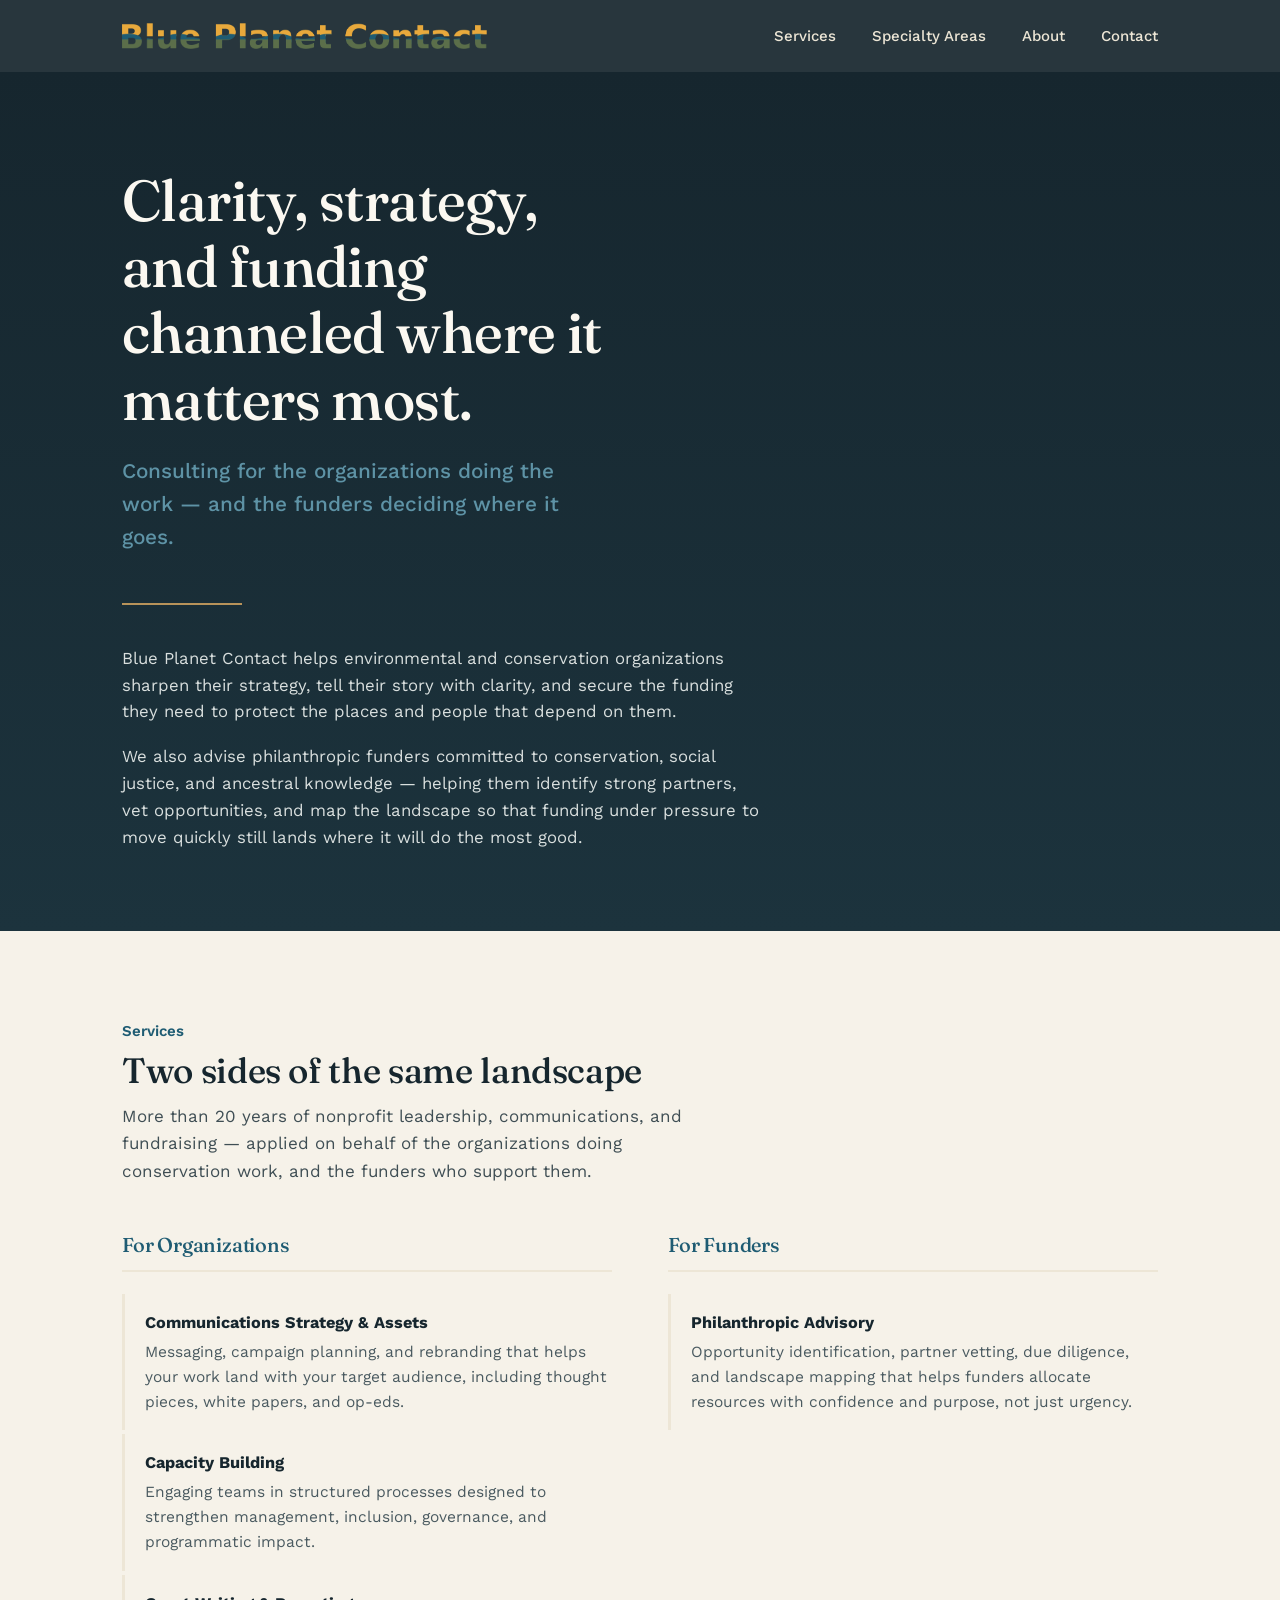
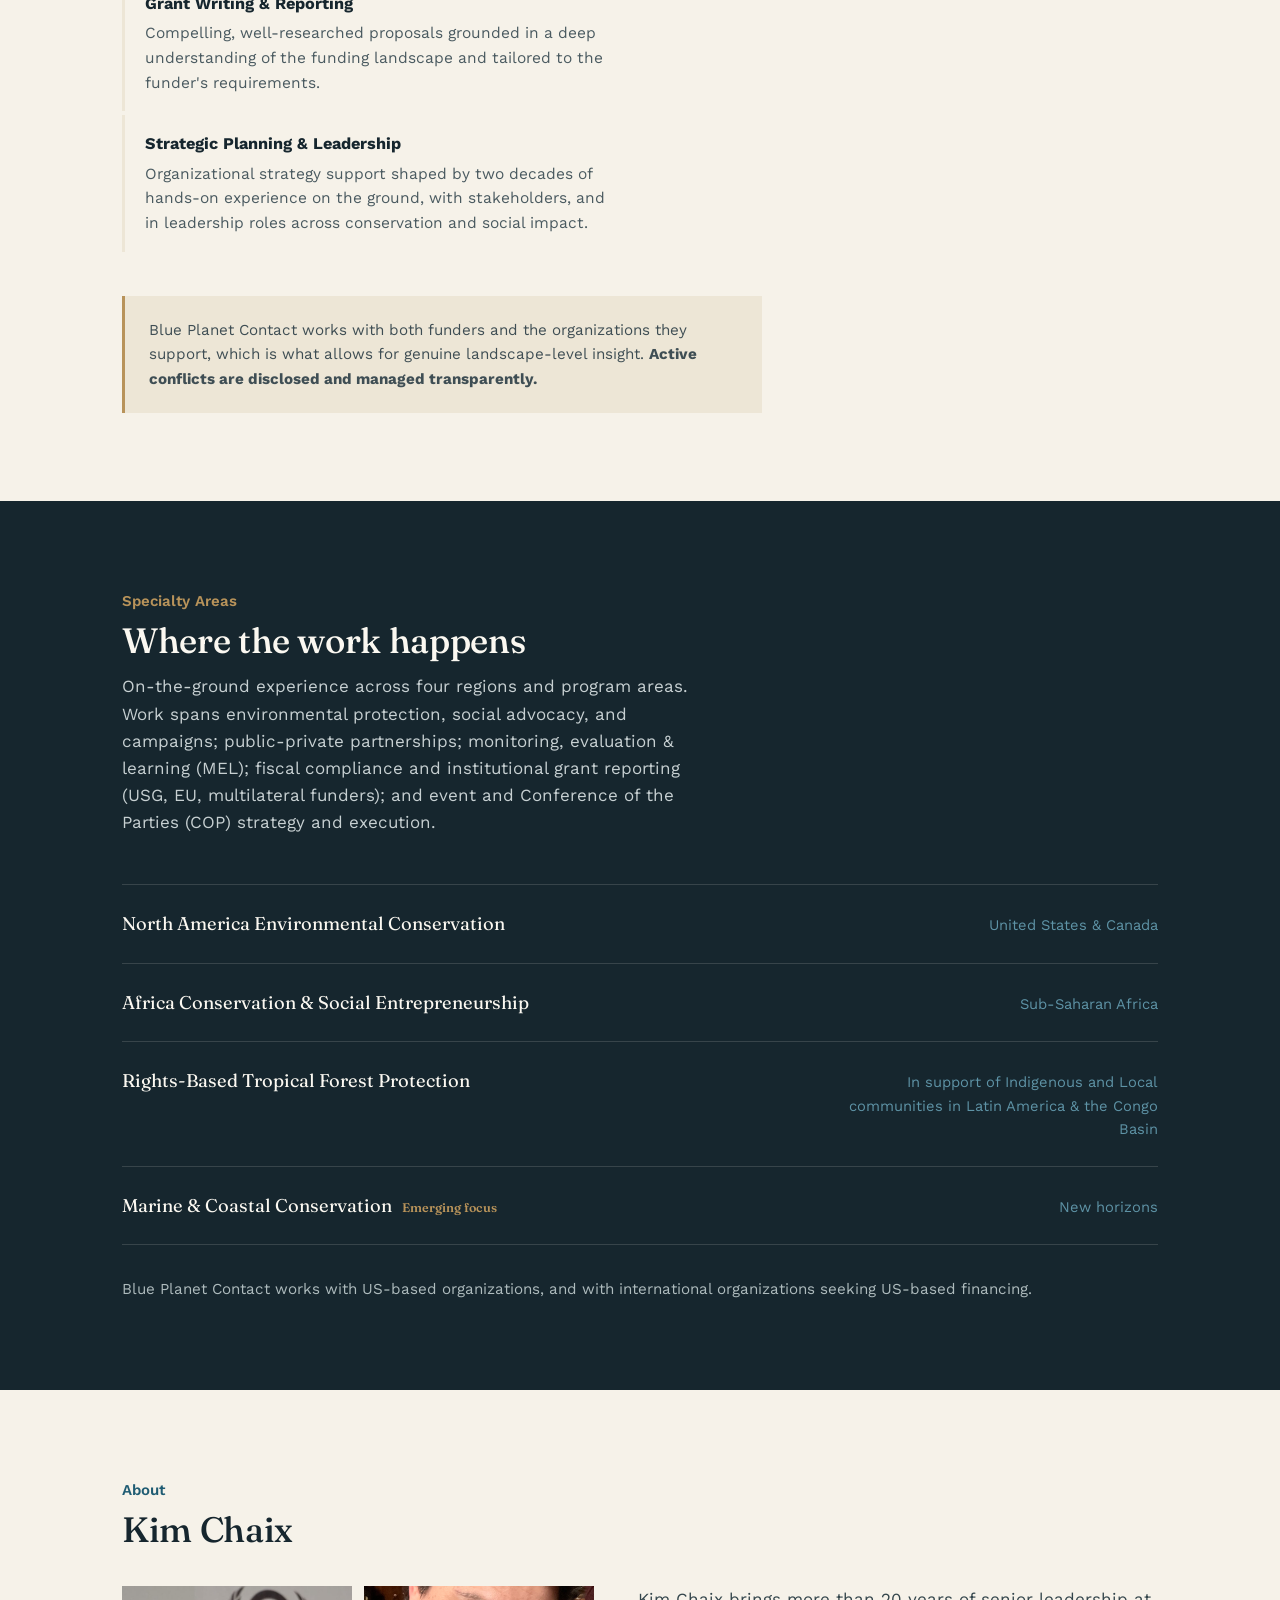
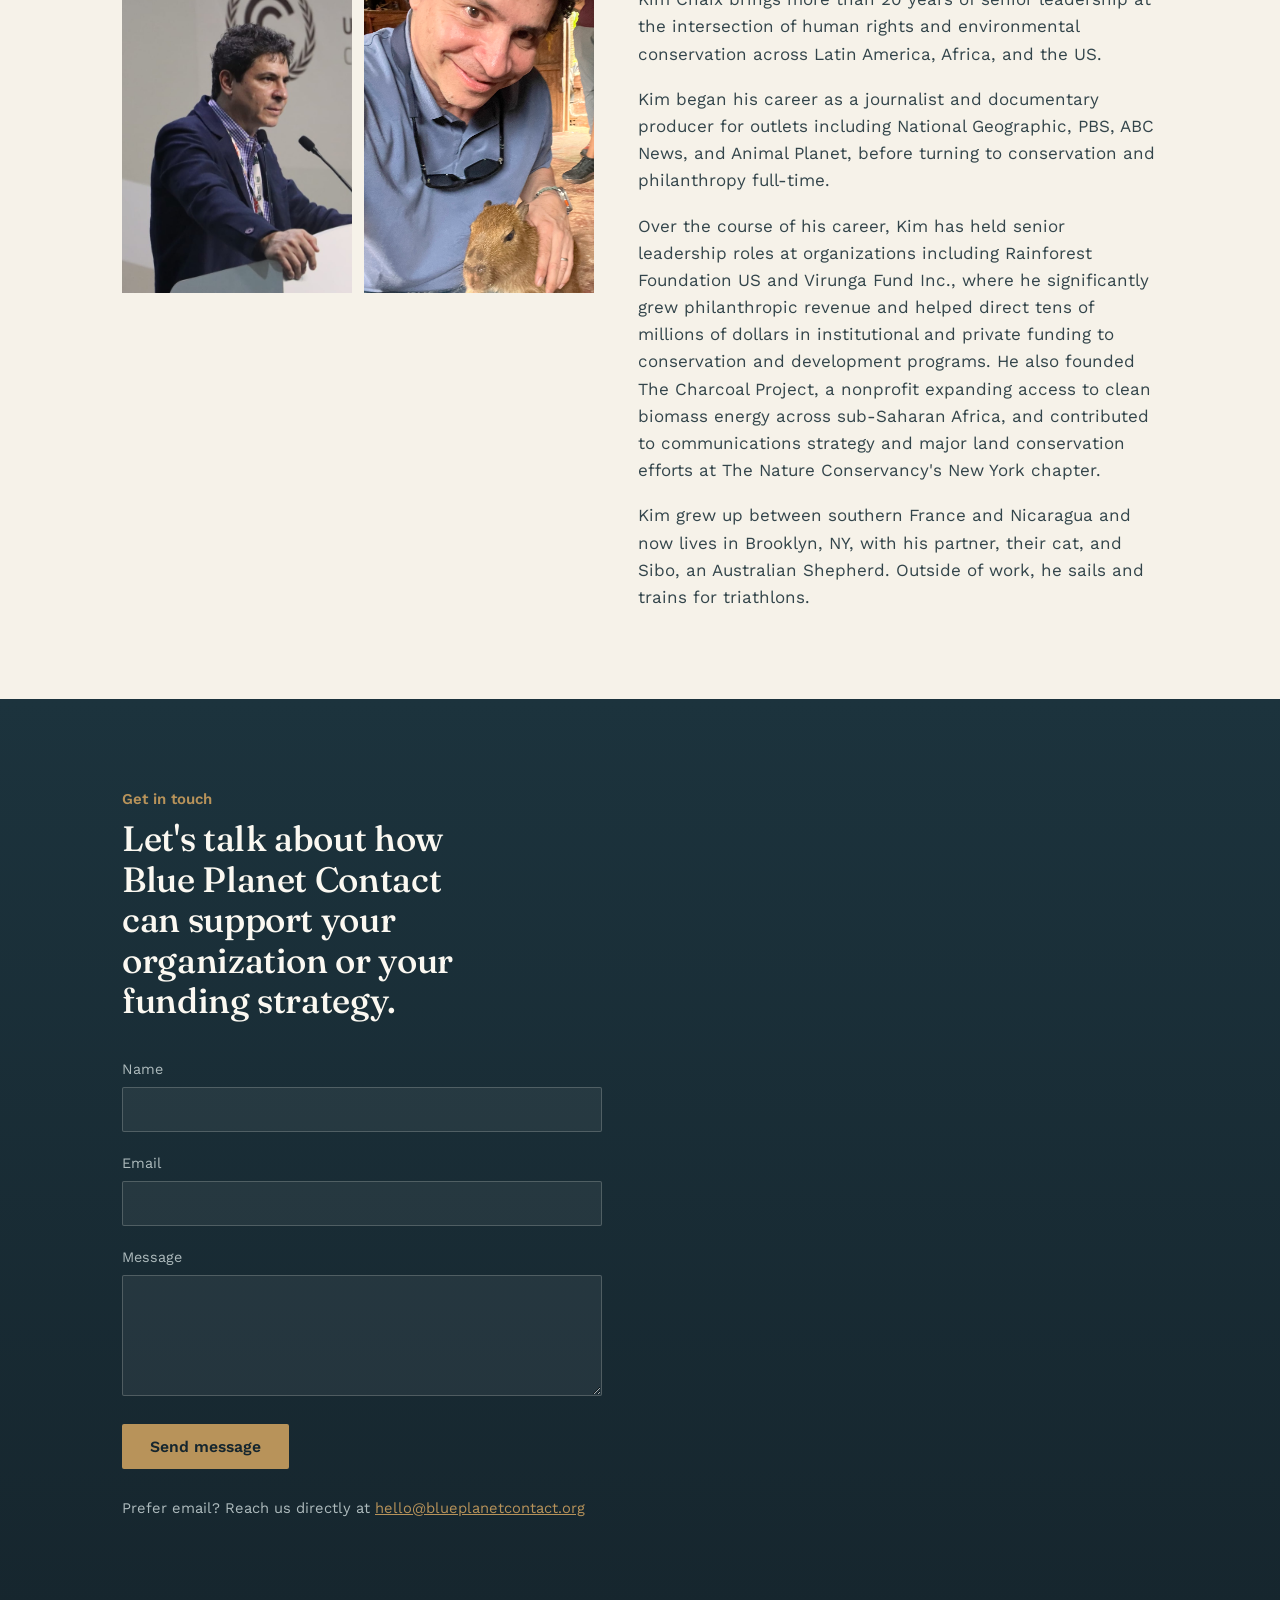
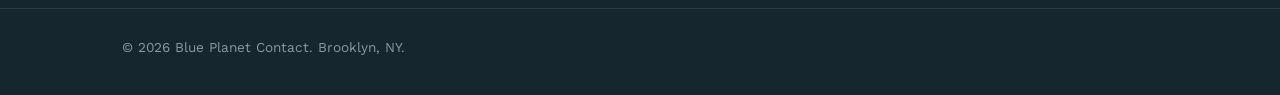
==== index.html @ 349da1cd "Add files via upload" ====
<!DOCTYPE html>
<html lang="en">
<head>
<meta charset="UTF-8">
<meta name="viewport" content="width=device-width, initial-scale=1.0">
<title>Blue Planet Contact — Conservation Strategy &amp; Philanthropic Advisory</title>
<meta name="description" content="Blue Planet Contact provides communications strategy, grant writing, and philanthropic advisory for conservation organizations and funders across North America, Africa, and Latin America.">
<link rel="icon" href="favicon.ico" sizes="any">
<link rel="icon" type="image/png" sizes="256x256" href="favicon-256.png">
<link rel="apple-touch-icon" href="apple-touch-icon.png">
<meta property="og:type" content="website">
<meta property="og:title" content="Blue Planet Contact">
<meta property="og:description" content="Clarity, strategy, and funding channeled where it matters most — consulting for conservation organizations and the funders who support them.">
<meta property="og:image" content="https://blueplanetcontact.org/og-image.png">
<meta property="og:url" content="https://blueplanetcontact.org/">
<meta name="twitter:card" content="summary_large_image">
<meta name="twitter:title" content="Blue Planet Contact">
<meta name="twitter:description" content="Clarity, strategy, and funding channeled where it matters most.">
<meta name="twitter:image" content="https://blueplanetcontact.org/og-image.png">
<link rel="preconnect" href="https://fonts.googleapis.com">
<link rel="preconnect" href="https://fonts.gstatic.com" crossorigin>
<link href="https://fonts.googleapis.com/css2?family=Fraunces:opsz,wght@9..144,400;9..144,500;9..144,600&family=Work+Sans:wght@400;500;600&display=swap" rel="stylesheet">
<style>
  :root{
    --ink:#16262E;
    --sand:#F6F2E9;
    --sand-deep:#EDE6D6;
    --ocean:#1F5C73;
    --ocean-light:#5E93A6;
    --moss:#5B6E4A;
    --gold:#B8935A;
    --cream:#FBF8F1;
    --max:1100px;
  }
  *{box-sizing:border-box;margin:0;padding:0;}
  html{scroll-behavior:smooth;}
  body{
    font-family:'Work Sans', sans-serif;
    background:var(--sand);
    color:var(--ink);
    line-height:1.6;
    font-size:17px;
  }
  h1,h2,h3{
    font-family:'Fraunces', serif;
    font-weight:500;
    line-height:1.15;
    letter-spacing:-0.01em;
  }
  a{color:inherit;}
  .wrap{max-width:var(--max);margin:0 auto;padding:0 32px;}

  /* NAV */
  header{
    position:sticky;top:0;z-index:50;
    background:rgba(22,38,46,0.92);
    backdrop-filter:blur(6px);
  }
  nav.wrap{
    display:flex;align-items:center;justify-content:space-between;
    height:72px;
  }
  .wordmark{
    display:flex;
    align-items:center;
    text-decoration:none;
  }
  .wordmark img{
    height:26px;
    display:block;
  }
  .navlinks{display:flex;list-style:none;flex-wrap:nowrap;}
  .navlinks li{display:block;margin-left:36px;}
  .navlinks a{
    color:var(--sand-deep);
    text-decoration:none;
    font-size:15px;
    font-weight:500;
    transition:color .2s ease;
  }
  .navlinks a:hover{color:var(--gold);}
  .navtoggle{display:none;background:none;border:none;color:var(--cream);font-size:26px;cursor:pointer;}

  @media (max-width:720px){
    .navlinks{
      position:fixed;top:72px;left:0;right:0;
      background:var(--ink);
      flex-direction:column;gap:0;
      max-height:0;overflow:hidden;
      transition:max-height .3s ease;
    }
    .navlinks.open{max-height:320px;}
    .navlinks a{display:block;padding:16px 32px;border-top:1px solid rgba(255,255,255,.08);}
    .navtoggle{display:block;}
  }

  /* HERO */
  .hero{
    background:linear-gradient(180deg, var(--ink) 0%, #1C333D 100%);
    color:var(--cream);
    padding:96px 0 80px;
    position:relative;
    overflow:hidden;
  }
  .hero .wrap{position:relative;z-index:2;}
  .hero h1{
    font-size:clamp(2.3rem, 5vw, 3.6rem);
    max-width:14ch;
    color:var(--cream);
  }
  .hero .tagline{
    margin-top:22px;
    font-size:clamp(1.05rem, 2vw, 1.3rem);
    color:var(--ocean-light);
    font-weight:500;
    max-width:34ch;
  }
  .horizon{
    display:block;
    margin:48px 0 40px;
    width:120px;
    height:2px;
    background:var(--gold);
    border:none;
  }
  .hero .lede{
    max-width:640px;
    font-size:1.05rem;
    color:#D9DFDE;
  }
  .hero .lede p{margin-bottom:18px;}
  .hero .lede p:last-child{margin-bottom:0;}

  /* SECTION HEADINGS */
  .section{padding:88px 0;}
  .section h2{
    font-size:clamp(1.7rem, 3vw, 2.2rem);
    color:var(--ink);
    margin-bottom:12px;
  }
  .section .kicker{
    font-size:15px;
    color:var(--ocean);
    font-weight:600;
    margin-bottom:8px;
  }
  .section-intro{
    max-width:600px;
    color:#3F4E54;
    margin-bottom:48px;
  }

  /* SERVICES */
  .services{background:var(--sand);}
  .service-cols{
    display:grid;
    grid-template-columns:1fr 1fr;
    grid-column-gap:56px;
  }
  @media (max-width:720px){.service-cols{grid-template-columns:1fr;}
    .service-col + .service-col{margin-top:44px;}}
  .service-col h3{
    font-size:1.25rem;
    color:var(--ocean);
    margin-bottom:22px;
    padding-bottom:14px;
    border-bottom:2px solid var(--sand-deep);
  }
  .service-item{
    padding:16px 0 16px 20px;
    border-left:3px solid var(--sand-deep);
    margin-bottom:4px;
  }
  .service-item strong{
    display:block;
    font-size:1.02rem;
    margin-bottom:4px;
    color:var(--ink);
  }
  .service-item p{color:#4A5A60;font-size:.97rem;}
  .conflict-note{
    margin-top:40px;
    padding:22px 24px;
    background:var(--sand-deep);
    border-left:3px solid var(--gold);
    font-size:.95rem;
    color:#3F4E54;
    max-width:640px;
  }

  /* SPECIALTY */
  .specialty{
    background:var(--ink);
    color:var(--cream);
  }
  .specialty .kicker{color:var(--gold);}
  .specialty h2{color:var(--cream);}
  .specialty .section-intro{color:#C7D0D2;}
  .spec-list{list-style:none;}
  .spec-item{
    display:flex;
    justify-content:space-between;
    align-items:baseline;
    gap:24px;
    padding:24px 0;
    border-top:1px solid rgba(251,248,241,0.14);
  }
  .spec-item:last-child{border-bottom:1px solid rgba(251,248,241,0.14);}
  .spec-name{
    font-family:'Fraunces', serif;
    font-size:1.15rem;
    color:var(--cream);
  }
  .spec-region{
    font-size:.92rem;
    color:var(--ocean-light);
    text-align:right;
    max-width:340px;
  }
  .spec-tag{
    display:inline-block;
    font-size:.78rem;
    color:var(--gold);
    margin-left:10px;
    font-weight:600;
  }
  @media (max-width:640px){
    .spec-item{flex-direction:column;align-items:flex-start;gap:6px;}
    .spec-region{text-align:left;}
  }
  .geo-note{
    margin-top:32px;
    font-size:.95rem;
    color:#AEBBBD;
  }

  /* ABOUT */
  .about{background:var(--sand);}
  .about-grid{
    display:grid;
    grid-template-columns:460px 1fr;
    grid-column-gap:56px;
    align-items:start;
  }
  @media (max-width:800px){.about-grid{grid-template-columns:1fr;}}
  .about-photo-stack{
    display:flex;
    flex-direction:row;
    gap:12px;
  }
  .about-photo-img{
    width:50%;
    aspect-ratio:3/4;
    object-fit:cover;
    display:block;
    background:var(--ink);
  }
  .about-photo-stack img:first-child{object-position:35% 30%;}
  .about-photo-stack img:last-child{object-position:50% 20%;}
  .about-copy p{margin-bottom:18px;color:#33454B;}
  .about-copy p:last-child{margin-bottom:0;}
  .about-name{
    font-size:.92rem;
    color:var(--ocean);
    font-weight:600;
    margin-bottom:6px;
  }

  /* CONTACT */
  .contact{
    background:linear-gradient(180deg,#1C333D 0%, var(--ink) 100%);
    color:var(--cream);
    text-align:left;
  }
  .contact h2{color:var(--cream);max-width:16ch;}
  .contact-email{
    display:inline-block;
    margin-top:28px;
    font-size:1.3rem;
    font-family:'Fraunces', serif;
    color:var(--gold);
    text-decoration:none;
    border-bottom:2px solid transparent;
    transition:border-color .2s ease;
  }
  .contact-email:hover{border-color:var(--gold);}

  .contact-form{
    max-width:480px;
    margin-top:36px;
  }
  .form-row{margin-bottom:20px;}
  .form-row label{
    display:block;
    font-size:.9rem;
    color:#AEBBBD;
    margin-bottom:6px;
  }
  .form-row input, .form-row textarea{
    width:100%;
    padding:12px 14px;
    background:rgba(251,248,241,0.06);
    border:1px solid rgba(251,248,241,0.2);
    border-radius:2px;
    color:var(--cream);
    font-family:'Work Sans', sans-serif;
    font-size:.98rem;
  }
  .form-row input:focus, .form-row textarea:focus{
    outline:2px solid var(--gold);
    outline-offset:1px;
  }
  .form-submit{
    background:var(--gold);
    color:var(--ink);
    border:none;
    padding:13px 28px;
    font-size:.98rem;
    font-weight:600;
    font-family:'Work Sans', sans-serif;
    cursor:pointer;
    border-radius:2px;
    transition:opacity .2s ease;
  }
  .form-submit:hover{opacity:.88;}
  .contact-alt{
    margin-top:28px;
    font-size:.92rem;
    color:#AEBBBD;
  }
  .contact-email-inline{
    color:var(--gold);
    text-decoration:underline;
  }

  footer{
    background:var(--ink);
    color:#8B999C;
    font-size:.85rem;
    padding:28px 0 36px;
    border-top:1px solid rgba(251,248,241,0.1);
  }
</style>
</head>
<body>

<header>
  <nav class="wrap">
    <a href="#top" class="wordmark"><img src="wordmark.png" alt="Blue Planet Contact"></a>
    <button class="navtoggle" id="navToggle" aria-label="Toggle menu">☰</button>
    <ul class="navlinks" id="navLinks">
      <li><a href="#services">Services</a></li>
      <li><a href="#specialty">Specialty Areas</a></li>
      <li><a href="#about">About</a></li>
      <li><a href="#contact">Contact</a></li>
    </ul>
  </nav>
</header>

<section class="hero" id="top">
  <div class="wrap">
    <h1>Clarity, strategy, and funding channeled where it matters most.</h1>
    <p class="tagline">Consulting for the organizations doing the work — and the funders deciding where it goes.</p>
    <hr class="horizon">
    <div class="lede">
      <p>Blue Planet Contact helps environmental and conservation organizations sharpen their strategy, tell their story with clarity, and secure the funding they need to protect the places and people that depend on them.</p>
      <p>We also advise philanthropic funders committed to conservation, social justice, and ancestral knowledge — helping them identify strong partners, vet opportunities, and map the landscape so that funding under pressure to move quickly still lands where it will do the most good.</p>
    </div>
  </div>
</section>

<section class="section services" id="services">
  <div class="wrap">
    <div class="kicker">Services</div>
    <h2>Two sides of the same landscape</h2>
    <p class="section-intro">More than 20 years of nonprofit leadership, communications, and fundraising — applied on behalf of the organizations doing conservation work, and the funders who support them.</p>

    <div class="service-cols">
      <div class="service-col">
        <h3>For Organizations</h3>
        <div class="service-item">
          <strong>Communications Strategy &amp; Assets</strong>
          <p>Messaging, campaign planning, and rebranding that helps your work land with your target audience, including thought pieces, white papers, and op-eds.</p>
        </div>
        <div class="service-item">
          <strong>Capacity Building</strong>
          <p>Engaging teams in structured processes designed to strengthen management, inclusion, governance, and programmatic impact.</p>
        </div>
        <div class="service-item">
          <strong>Grant Writing &amp; Reporting</strong>
          <p>Compelling, well-researched proposals grounded in a deep understanding of the funding landscape and tailored to the funder's requirements.</p>
        </div>
        <div class="service-item">
          <strong>Strategic Planning &amp; Leadership</strong>
          <p>Organizational strategy support shaped by two decades of hands-on experience on the ground, with stakeholders, and in leadership roles across conservation and social impact.</p>
        </div>
      </div>

      <div class="service-col">
        <h3>For Funders</h3>
        <div class="service-item">
          <strong>Philanthropic Advisory</strong>
          <p>Opportunity identification, partner vetting, due diligence, and landscape mapping that helps funders allocate resources with confidence and purpose, not just urgency.</p>
        </div>
      </div>
    </div>

    <p class="conflict-note">Blue Planet Contact works with both funders and the organizations they support, which is what allows for genuine landscape-level insight. <strong>Active conflicts are disclosed and managed transparently.</strong></p>
  </div>
</section>

<section class="section specialty" id="specialty">
  <div class="wrap">
    <div class="kicker">Specialty Areas</div>
    <h2>Where the work happens</h2>
    <p class="section-intro">On-the-ground experience across four regions and program areas. Work spans environmental protection, social advocacy, and campaigns; public-private partnerships; monitoring, evaluation &amp; learning (MEL); fiscal compliance and institutional grant reporting (USG, EU, multilateral funders); and event and Conference of the Parties (COP) strategy and execution.</p>

    <ul class="spec-list">
      <li class="spec-item">
        <span class="spec-name">North America Environmental Conservation</span>
        <span class="spec-region">United States &amp; Canada</span>
      </li>
      <li class="spec-item">
        <span class="spec-name">Africa Conservation &amp; Social Entrepreneurship</span>
        <span class="spec-region">Sub-Saharan Africa</span>
      </li>
      <li class="spec-item">
        <span class="spec-name">Rights-Based Tropical Forest Protection</span>
        <span class="spec-region">In support of Indigenous and Local communities in Latin America &amp; the Congo Basin</span>
      </li>
      <li class="spec-item">
        <span class="spec-name">Marine &amp; Coastal Conservation<span class="spec-tag">Emerging focus</span></span>
        <span class="spec-region">New horizons</span>
      </li>
    </ul>
    <p class="geo-note">Blue Planet Contact works with US-based organizations, and with international organizations seeking US-based financing.</p>
  </div>
</section>

<section class="section about" id="about">
  <div class="wrap">
    <div class="kicker">About</div>
    <h2>Kim Chaix</h2>
    <div class="about-grid" style="margin-top:36px;">
      <div class="about-photo-stack">
        <img class="about-photo-img" src="kim-photo.jpg" alt="Kim Chaix speaking at the United Nations Climate Change conference">
        <img class="about-photo-img" src="kim-photo-2.jpg" alt="Kim Chaix with a capybara in Latin America">
      </div>
      <div class="about-copy">
        <p>Kim Chaix brings more than 20 years of senior leadership at the intersection of human rights and environmental conservation across Latin America, Africa, and the US.</p>
        <p>Kim began his career as a journalist and documentary producer for outlets including National Geographic, PBS, ABC News, and Animal Planet, before turning to conservation and philanthropy full-time.</p>
        <p>Over the course of his career, Kim has held senior leadership roles at organizations including Rainforest Foundation US and Virunga Fund Inc., where he significantly grew philanthropic revenue and helped direct tens of millions of dollars in institutional and private funding to conservation and development programs. He also founded The Charcoal Project, a nonprofit expanding access to clean biomass energy across sub-Saharan Africa, and contributed to communications strategy and major land conservation efforts at The Nature Conservancy's New York chapter.</p>
        <p>Kim grew up between southern France and Nicaragua and now lives in Brooklyn, NY, with his partner, their cat, and Sibo, an Australian Shepherd. Outside of work, he sails and trains for triathlons.</p>
      </div>
    </div>
  </div>
</section>

<section class="section contact" id="contact">
  <div class="wrap">
    <div class="kicker" style="color:var(--gold);">Get in touch</div>
    <h2>Let's talk about how Blue Planet Contact can support your organization or your funding strategy.</h2>

    <form class="contact-form" action="https://formspree.io/f/YOUR_FORM_ID" method="POST">
      <div class="form-row">
        <label for="name">Name</label>
        <input type="text" id="name" name="name" required>
      </div>
      <div class="form-row">
        <label for="email">Email</label>
        <input type="email" id="email" name="email" required>
      </div>
      <div class="form-row">
        <label for="message">Message</label>
        <textarea id="message" name="message" rows="5" required></textarea>
      </div>
      <button type="submit" class="form-submit">Send message</button>
    </form>

    <p class="contact-alt">Prefer email? Reach us directly at <a class="contact-email-inline" href="mailto:hello@blueplanetcontact.org">hello@blueplanetcontact.org</a></p>
  </div>
</section>

<footer>
  <div class="wrap">
    &copy; 2026 Blue Planet Contact. Brooklyn, NY.
  </div>
</footer>

<script>
  const toggle = document.getElementById('navToggle');
  const links = document.getElementById('navLinks');
  toggle.addEventListener('click', () => links.classList.toggle('open'));
  links.querySelectorAll('a').forEach(a => a.addEventListener('click', () => links.classList.remove('open')));
</script>

</body>
</html>
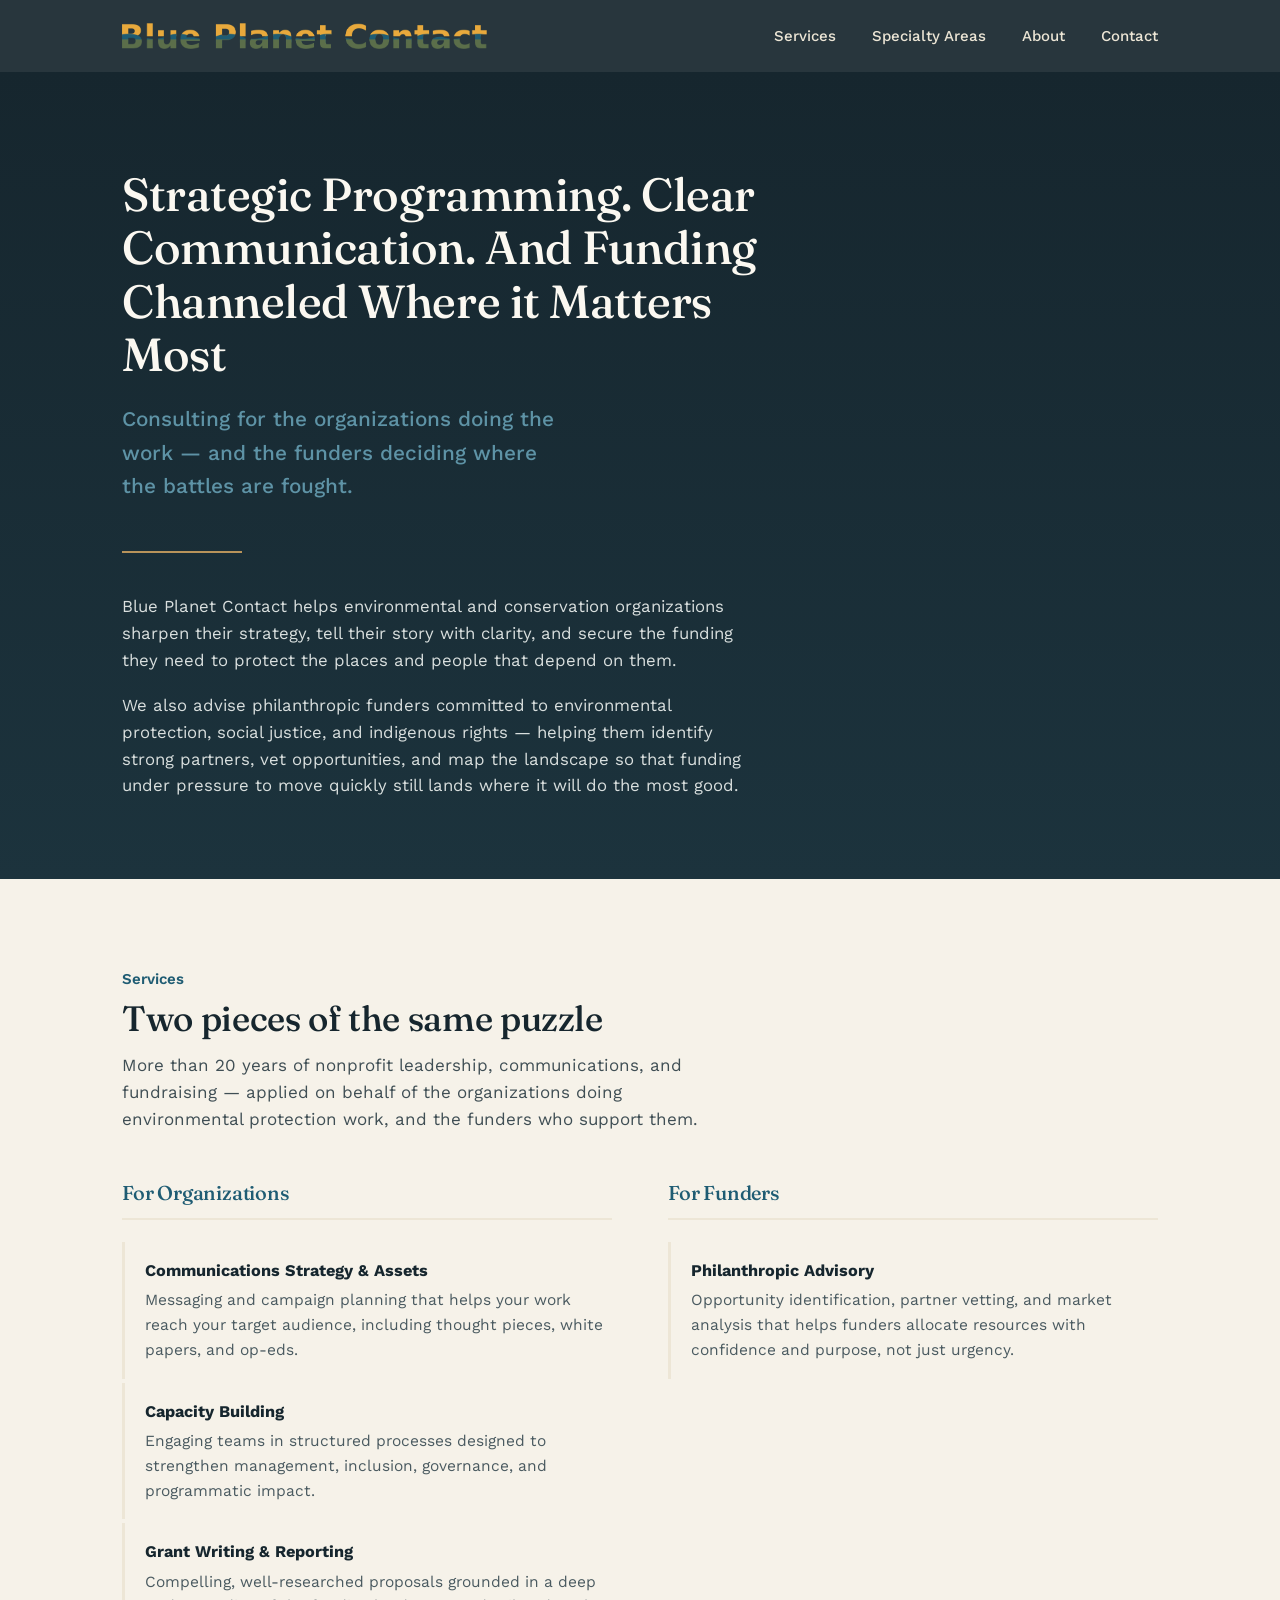
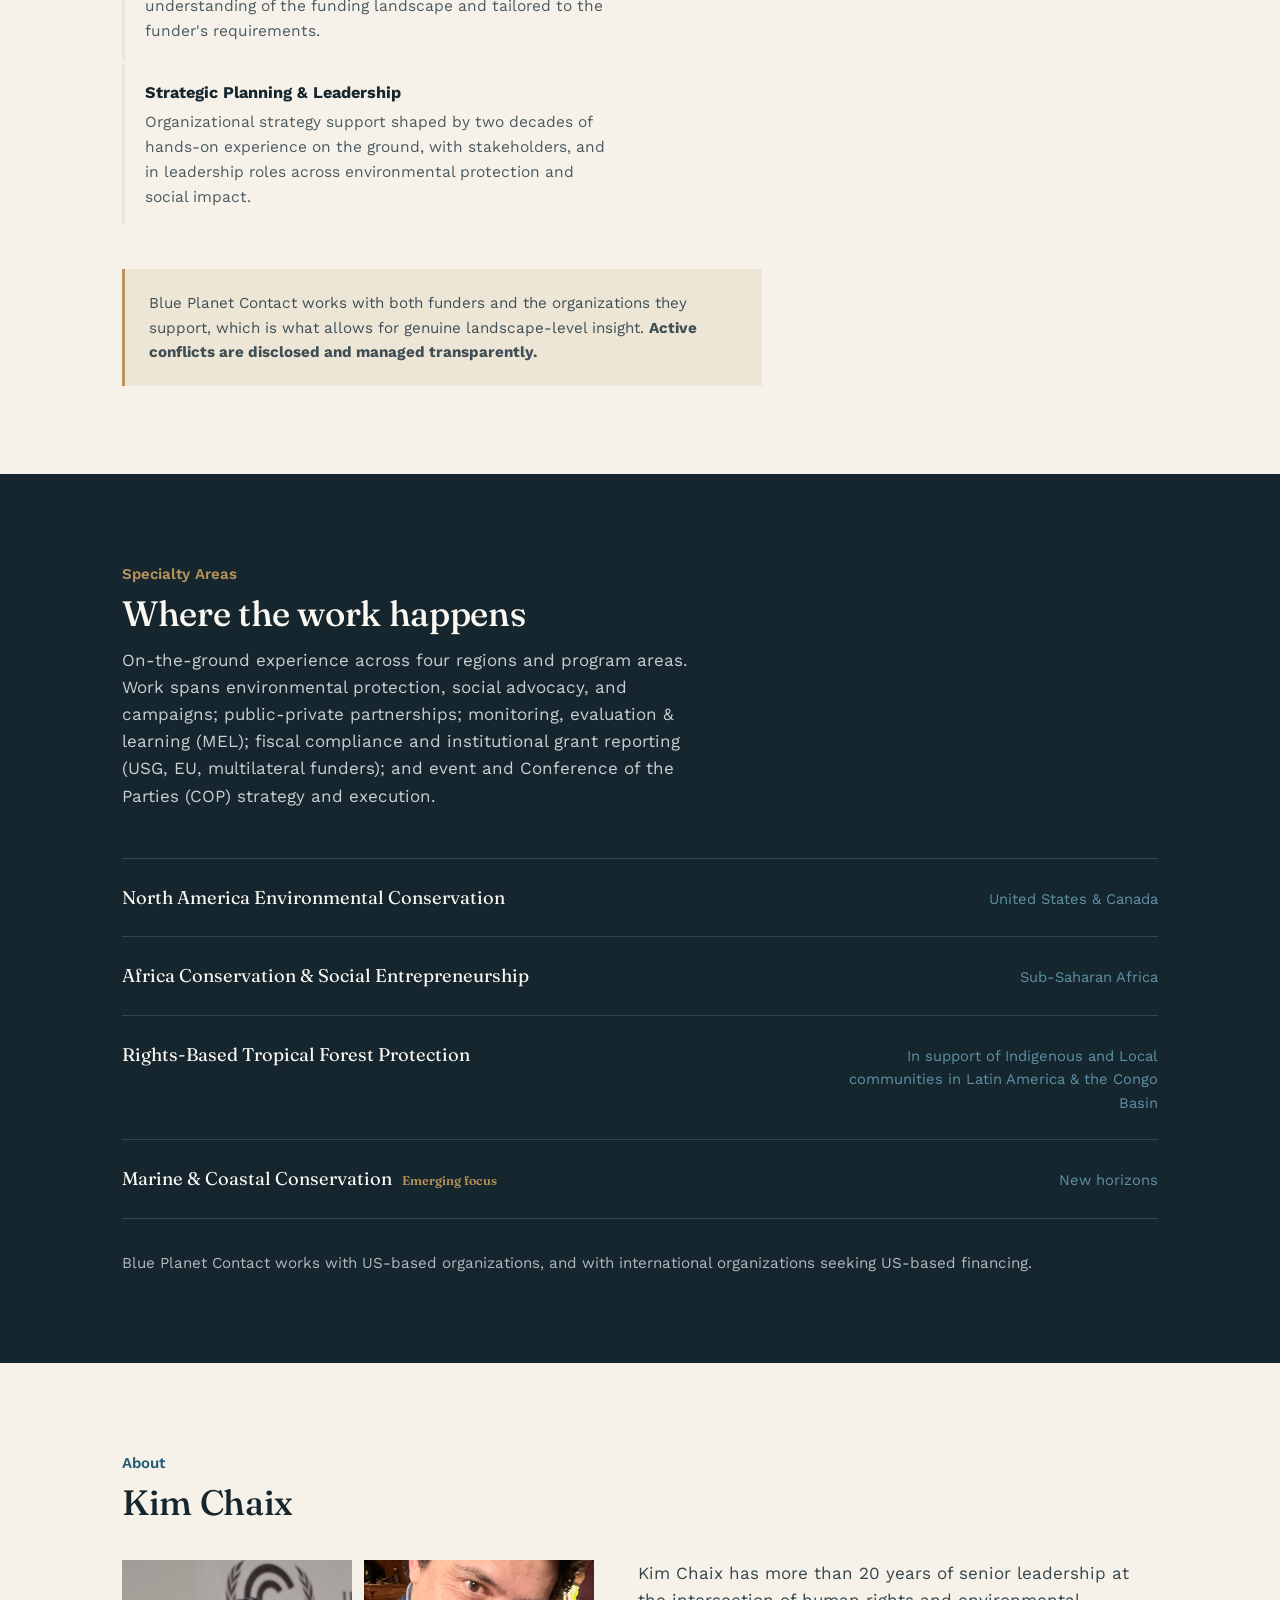
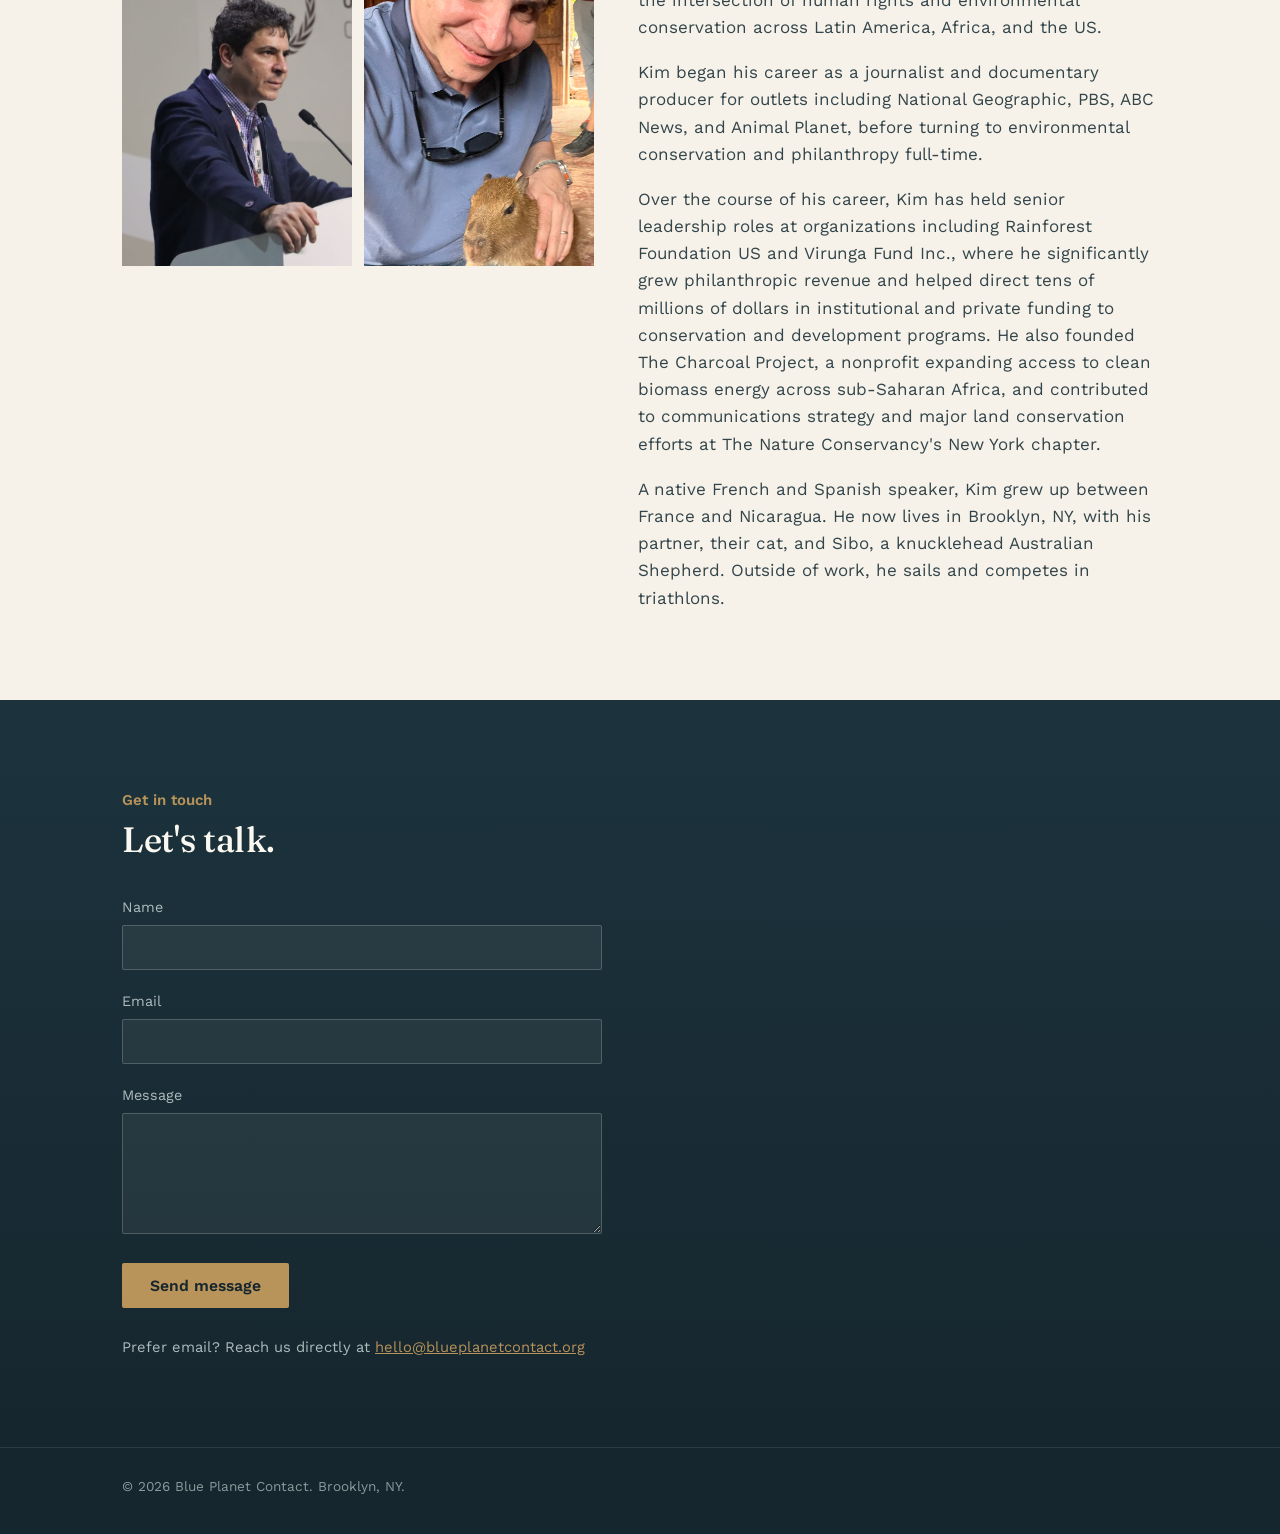
==== commit 99346380: "Add files via upload" ====
--- a/index.html
+++ b/index.html
@@ -10,12 +10,12 @@
 <link rel="apple-touch-icon" href="apple-touch-icon.png">
 <meta property="og:type" content="website">
 <meta property="og:title" content="Blue Planet Contact">
-<meta property="og:description" content="Clarity, strategy, and funding channeled where it matters most — consulting for conservation organizations and the funders who support them.">
+<meta property="og:description" content="Strategic programming, clear communication, and funding channeled where it matters most — consulting for environmental organizations and the funders who support them.">
 <meta property="og:image" content="https://blueplanetcontact.org/og-image.png">
 <meta property="og:url" content="https://blueplanetcontact.org/">
 <meta name="twitter:card" content="summary_large_image">
 <meta name="twitter:title" content="Blue Planet Contact">
-<meta name="twitter:description" content="Clarity, strategy, and funding channeled where it matters most.">
+<meta name="twitter:description" content="Strategic programming, clear communication, and funding channeled where it matters most.">
 <meta name="twitter:image" content="https://blueplanetcontact.org/og-image.png">
 <link rel="preconnect" href="https://fonts.googleapis.com">
 <link rel="preconnect" href="https://fonts.gstatic.com" crossorigin>
@@ -104,8 +104,8 @@
   }
   .hero .wrap{position:relative;z-index:2;}
   .hero h1{
-    font-size:clamp(2.3rem, 5vw, 3.6rem);
-    max-width:14ch;
+    font-size:clamp(1.9rem, 4vw, 2.9rem);
+    max-width:22ch;
     color:var(--cream);
   }
   .hero .tagline{
@@ -359,12 +359,12 @@
 
 <section class="hero" id="top">
   <div class="wrap">
-    <h1>Clarity, strategy, and funding channeled where it matters most.</h1>
-    <p class="tagline">Consulting for the organizations doing the work — and the funders deciding where it goes.</p>
+    <h1>Strategic Programming. Clear Communication. And Funding Channeled Where it Matters Most</h1>
+    <p class="tagline">Consulting for the organizations doing the work — and the funders deciding where the battles are fought.</p>
     <hr class="horizon">
     <div class="lede">
       <p>Blue Planet Contact helps environmental and conservation organizations sharpen their strategy, tell their story with clarity, and secure the funding they need to protect the places and people that depend on them.</p>
-      <p>We also advise philanthropic funders committed to conservation, social justice, and ancestral knowledge — helping them identify strong partners, vet opportunities, and map the landscape so that funding under pressure to move quickly still lands where it will do the most good.</p>
+      <p>We also advise philanthropic funders committed to environmental protection, social justice, and indigenous rights — helping them identify strong partners, vet opportunities, and map the landscape so that funding under pressure to move quickly still lands where it will do the most good.</p>
     </div>
   </div>
 </section>
@@ -372,15 +372,15 @@
 <section class="section services" id="services">
   <div class="wrap">
     <div class="kicker">Services</div>
-    <h2>Two sides of the same landscape</h2>
-    <p class="section-intro">More than 20 years of nonprofit leadership, communications, and fundraising — applied on behalf of the organizations doing conservation work, and the funders who support them.</p>
+    <h2>Two pieces of the same puzzle</h2>
+    <p class="section-intro">More than 20 years of nonprofit leadership, communications, and fundraising — applied on behalf of the organizations doing environmental protection work, and the funders who support them.</p>
 
     <div class="service-cols">
       <div class="service-col">
         <h3>For Organizations</h3>
         <div class="service-item">
           <strong>Communications Strategy &amp; Assets</strong>
-          <p>Messaging, campaign planning, and rebranding that helps your work land with your target audience, including thought pieces, white papers, and op-eds.</p>
+          <p>Messaging and campaign planning that helps your work reach your target audience, including thought pieces, white papers, and op-eds.</p>
         </div>
         <div class="service-item">
           <strong>Capacity Building</strong>
@@ -392,7 +392,7 @@
         </div>
         <div class="service-item">
           <strong>Strategic Planning &amp; Leadership</strong>
-          <p>Organizational strategy support shaped by two decades of hands-on experience on the ground, with stakeholders, and in leadership roles across conservation and social impact.</p>
+          <p>Organizational strategy support shaped by two decades of hands-on experience on the ground, with stakeholders, and in leadership roles across environmental protection and social impact.</p>
         </div>
       </div>
 
@@ -400,7 +400,7 @@
         <h3>For Funders</h3>
         <div class="service-item">
           <strong>Philanthropic Advisory</strong>
-          <p>Opportunity identification, partner vetting, due diligence, and landscape mapping that helps funders allocate resources with confidence and purpose, not just urgency.</p>
+          <p>Opportunity identification, partner vetting, and market analysis that helps funders allocate resources with confidence and purpose, not just urgency.</p>
         </div>
       </div>
     </div>
@@ -447,10 +447,10 @@
         <img class="about-photo-img" src="kim-photo-2.jpg" alt="Kim Chaix with a capybara in Latin America">
       </div>
       <div class="about-copy">
-        <p>Kim Chaix brings more than 20 years of senior leadership at the intersection of human rights and environmental conservation across Latin America, Africa, and the US.</p>
-        <p>Kim began his career as a journalist and documentary producer for outlets including National Geographic, PBS, ABC News, and Animal Planet, before turning to conservation and philanthropy full-time.</p>
+        <p>Kim Chaix has more than 20 years of senior leadership at the intersection of human rights and environmental conservation across Latin America, Africa, and the US.</p>
+        <p>Kim began his career as a journalist and documentary producer for outlets including National Geographic, PBS, ABC News, and Animal Planet, before turning to environmental conservation and philanthropy full-time.</p>
         <p>Over the course of his career, Kim has held senior leadership roles at organizations including Rainforest Foundation US and Virunga Fund Inc., where he significantly grew philanthropic revenue and helped direct tens of millions of dollars in institutional and private funding to conservation and development programs. He also founded The Charcoal Project, a nonprofit expanding access to clean biomass energy across sub-Saharan Africa, and contributed to communications strategy and major land conservation efforts at The Nature Conservancy's New York chapter.</p>
-        <p>Kim grew up between southern France and Nicaragua and now lives in Brooklyn, NY, with his partner, their cat, and Sibo, an Australian Shepherd. Outside of work, he sails and trains for triathlons.</p>
+        <p>A native French and Spanish speaker, Kim grew up between France and Nicaragua. He now lives in Brooklyn, NY, with his partner, their cat, and Sibo, a knucklehead Australian Shepherd. Outside of work, he sails and competes in triathlons.</p>
       </div>
     </div>
   </div>
@@ -459,7 +459,7 @@
 <section class="section contact" id="contact">
   <div class="wrap">
     <div class="kicker" style="color:var(--gold);">Get in touch</div>
-    <h2>Let's talk about how Blue Planet Contact can support your organization or your funding strategy.</h2>
+    <h2>Let's talk.</h2>
 
     <form class="contact-form" action="https://formspree.io/f/YOUR_FORM_ID" method="POST">
       <div class="form-row">
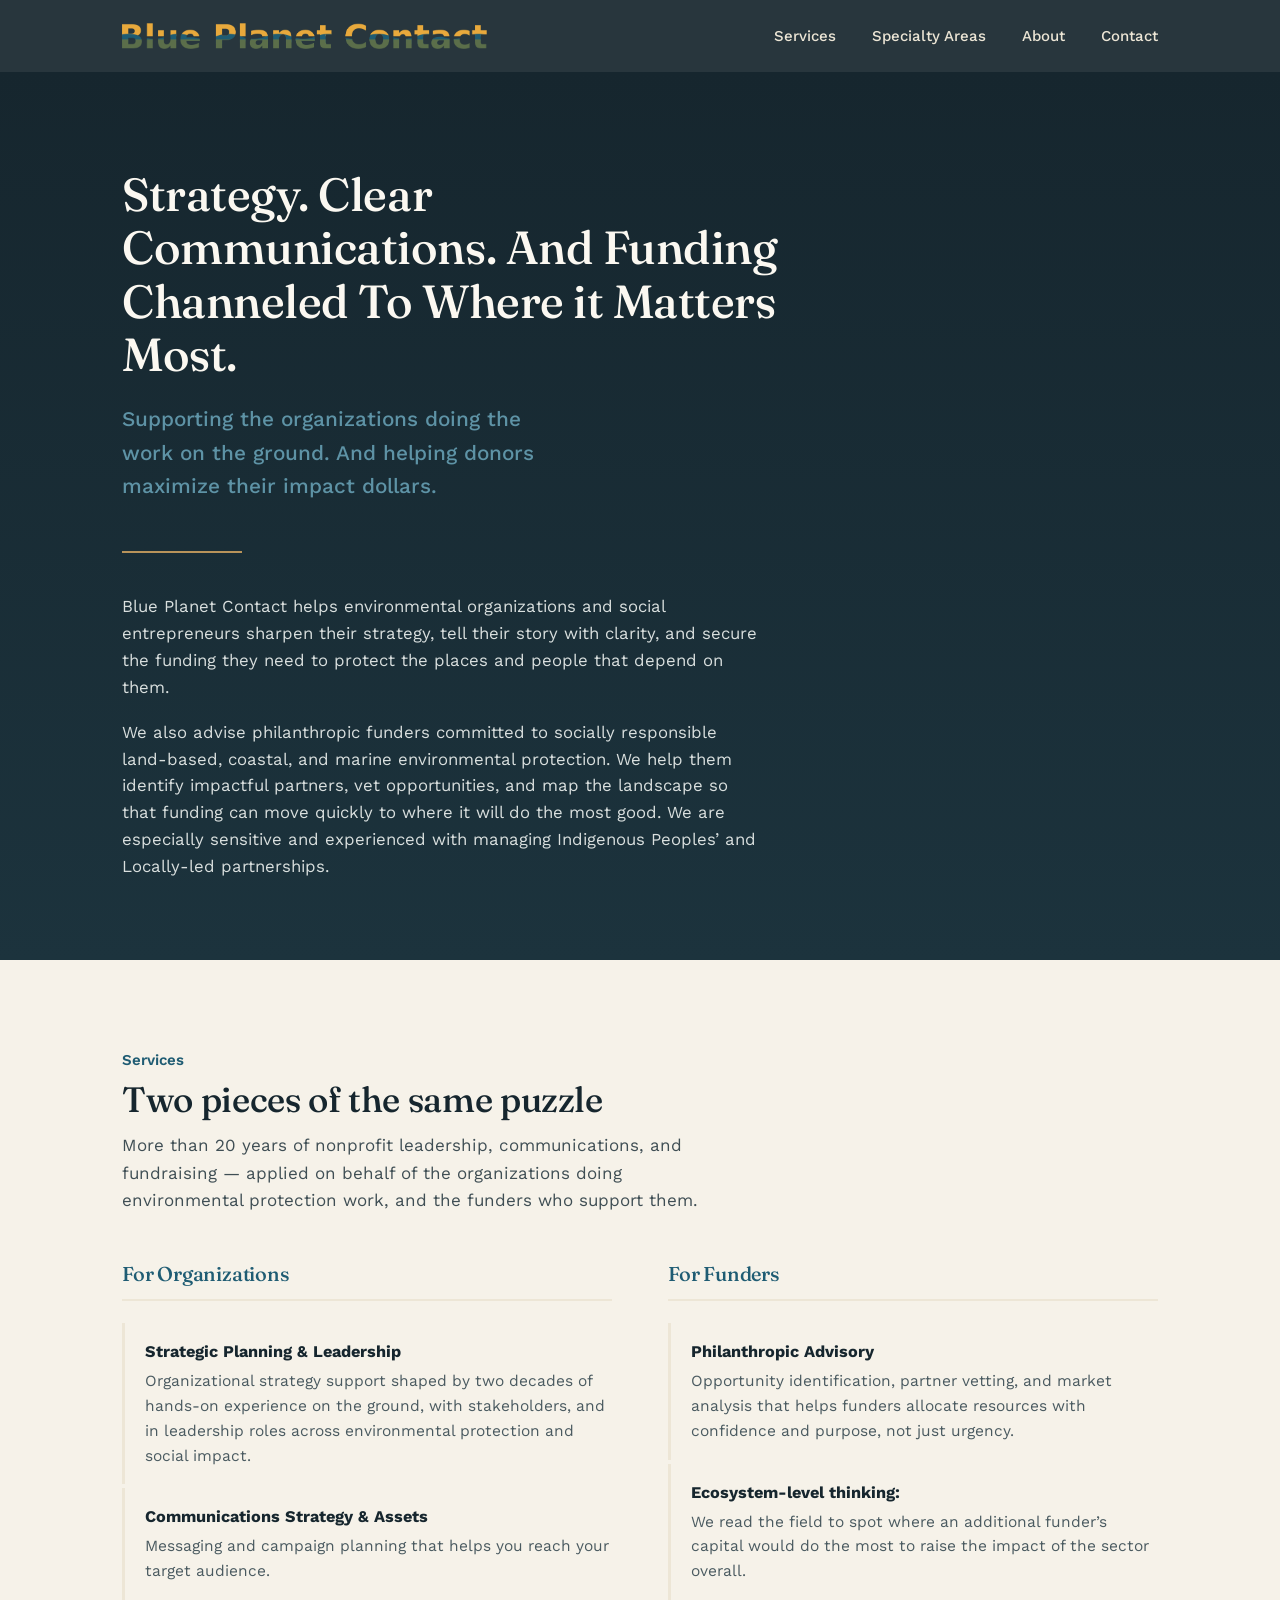
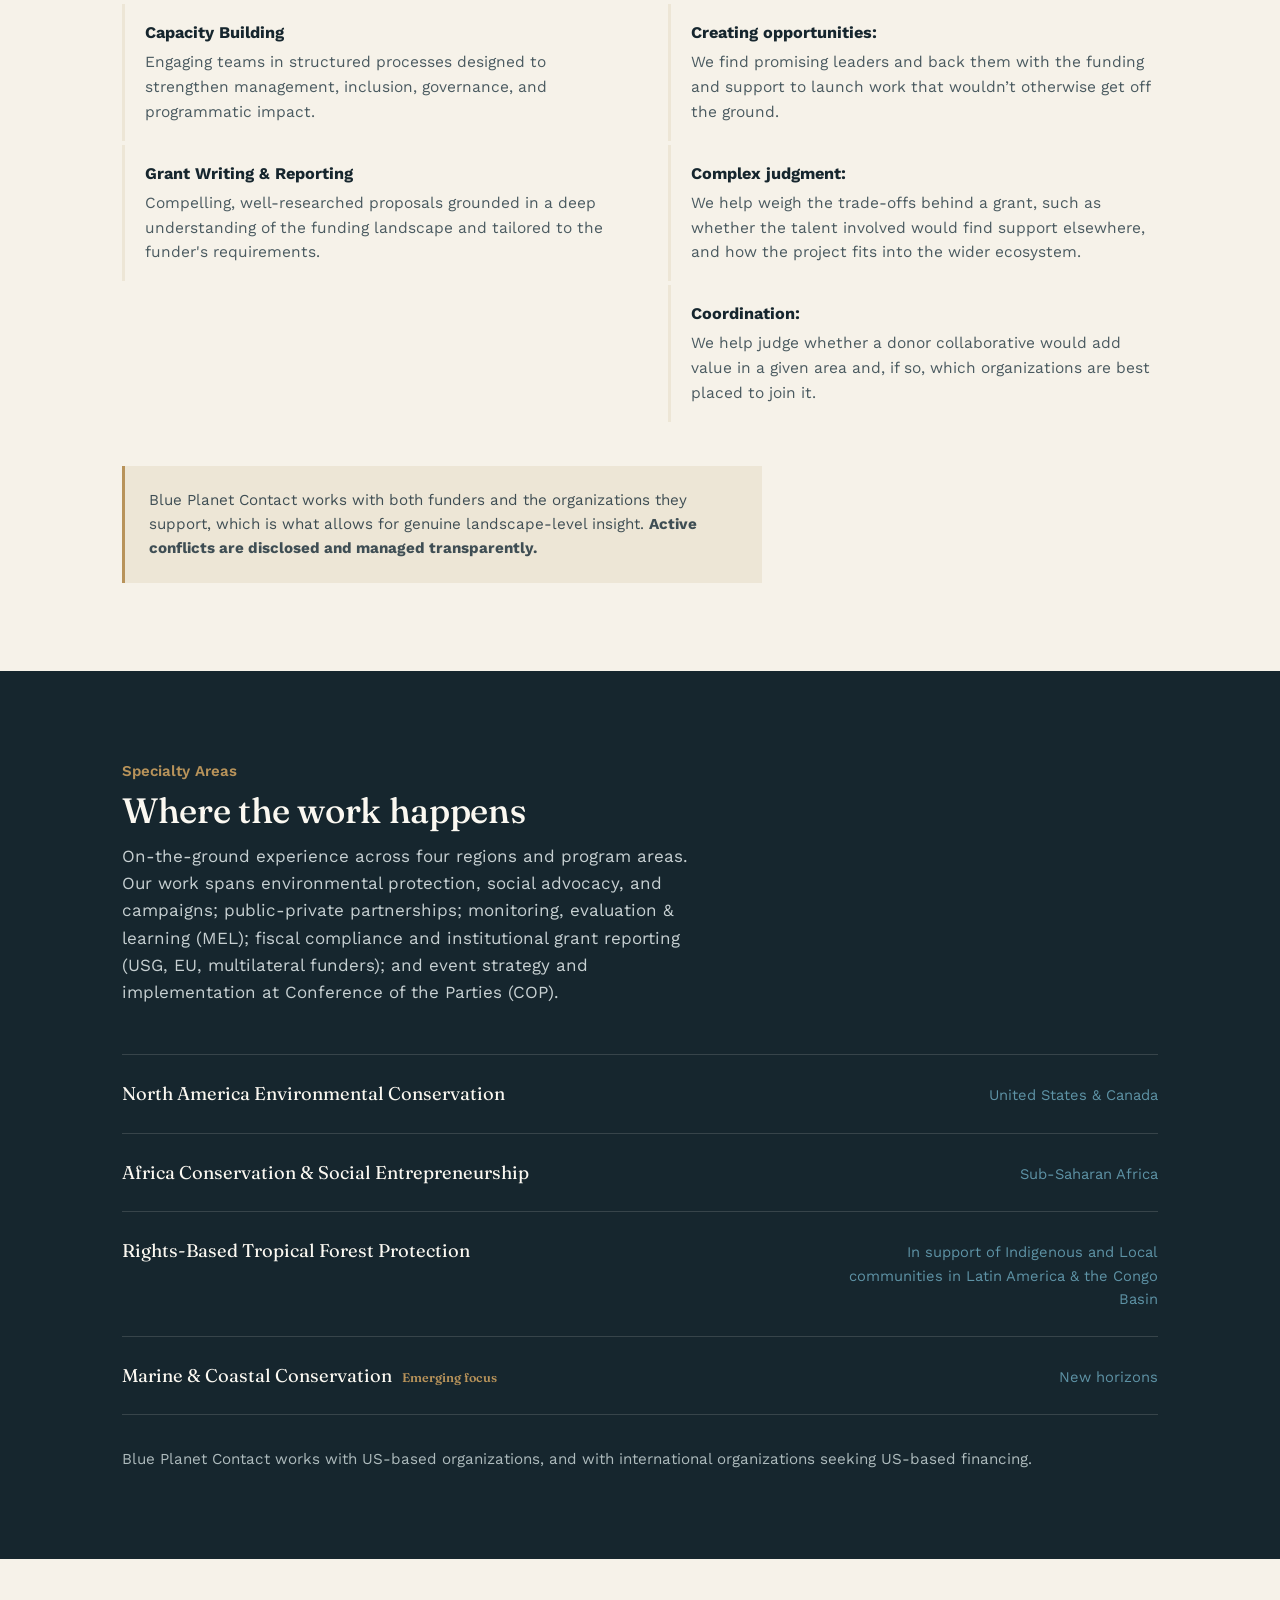
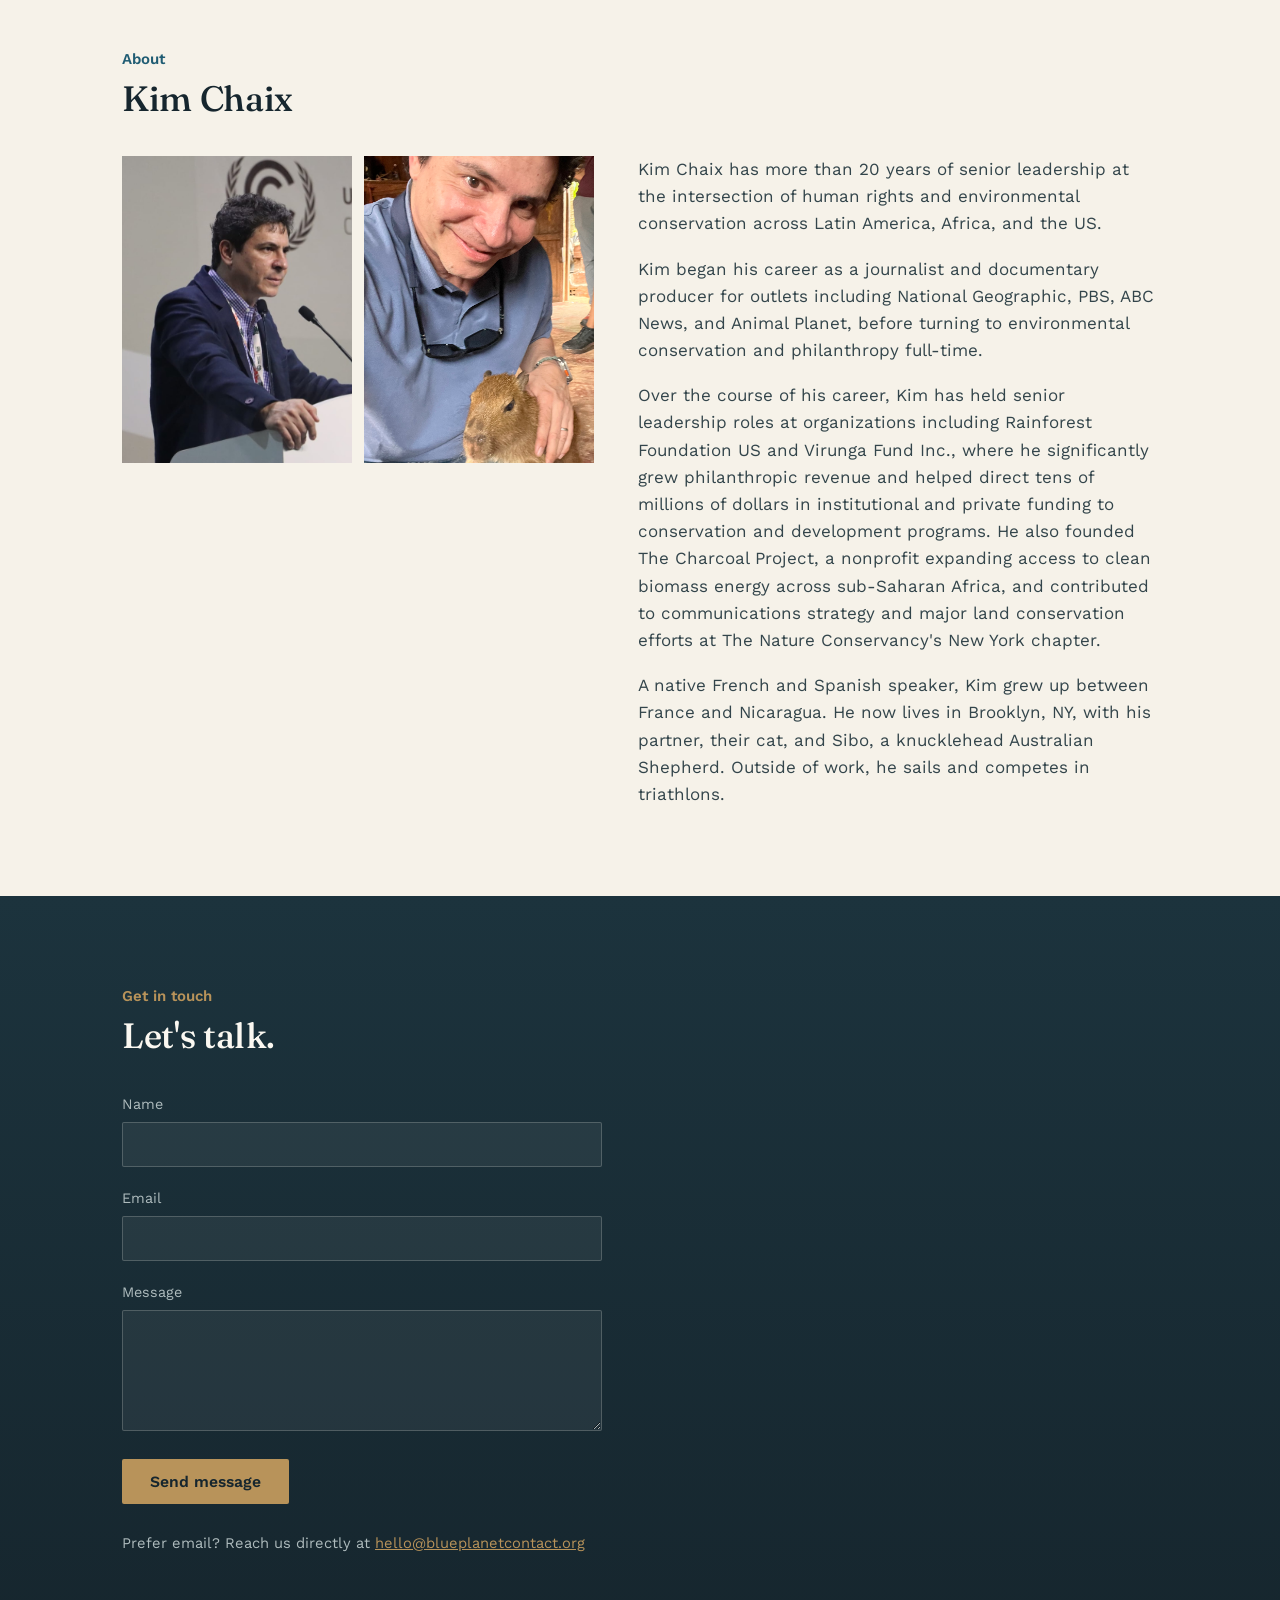
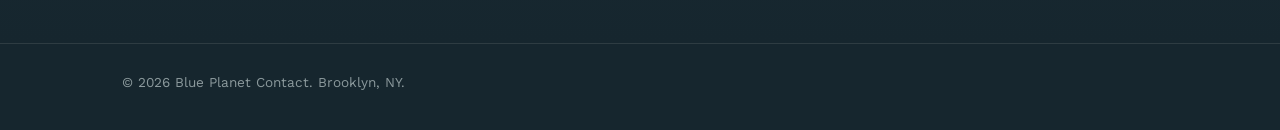
==== commit 5a737c25: "Add files via upload" ====
--- a/index.html
+++ b/index.html
@@ -10,13 +10,44 @@
 <link rel="apple-touch-icon" href="apple-touch-icon.png">
 <meta property="og:type" content="website">
 <meta property="og:title" content="Blue Planet Contact">
-<meta property="og:description" content="Strategic programming, clear communication, and funding channeled where it matters most — consulting for environmental organizations and the funders who support them.">
+<meta property="og:description" content="Strategy, clear communications, and funding channeled to where it matters most — supporting environmental organizations and helping donors maximize their impact.">
 <meta property="og:image" content="https://blueplanetcontact.org/og-image.png">
 <meta property="og:url" content="https://blueplanetcontact.org/">
 <meta name="twitter:card" content="summary_large_image">
 <meta name="twitter:title" content="Blue Planet Contact">
-<meta name="twitter:description" content="Strategic programming, clear communication, and funding channeled where it matters most.">
+<meta name="twitter:description" content="Strategy, clear communications, and funding channeled to where it matters most.">
 <meta name="twitter:image" content="https://blueplanetcontact.org/og-image.png">
+<link rel="canonical" href="https://blueplanetcontact.org/">
+<meta name="robots" content="index, follow">
+<script type="application/ld+json">
+{
+  "@context": "https://schema.org",
+  "@graph": [
+    {
+      "@type": "ProfessionalService",
+      "@id": "https://blueplanetcontact.org/#org",
+      "name": "Blue Planet Contact",
+      "url": "https://blueplanetcontact.org/",
+      "logo": "https://blueplanetcontact.org/favicon-256.png",
+      "image": "https://blueplanetcontact.org/og-image.png",
+      "description": "Communications strategy, grant writing, capacity building, and philanthropic advisory for conservation organizations and the funders who support them.",
+      "email": "hello@blueplanetcontact.org",
+      "address": { "@type": "PostalAddress", "addressLocality": "Brooklyn", "addressRegion": "NY", "addressCountry": "US" },
+      "areaServed": ["North America", "Africa", "Latin America"],
+      "knowsAbout": ["Conservation strategy", "Philanthropic advisory", "Grant writing", "Conservation communications", "Rights-based tropical forest protection", "Marine and coastal conservation"],
+      "founder": { "@id": "https://blueplanetcontact.org/#kim" }
+    },
+    {
+      "@type": "Person",
+      "@id": "https://blueplanetcontact.org/#kim",
+      "name": "Kim Chaix",
+      "jobTitle": "Founder & Director",
+      "worksFor": { "@id": "https://blueplanetcontact.org/#org" },
+      "url": "https://blueplanetcontact.org/"
+    }
+  ]
+}
+</script>
 <link rel="preconnect" href="https://fonts.googleapis.com">
 <link rel="preconnect" href="https://fonts.gstatic.com" crossorigin>
 <link href="https://fonts.googleapis.com/css2?family=Fraunces:opsz,wght@9..144,400;9..144,500;9..144,600&family=Work+Sans:wght@400;500;600&display=swap" rel="stylesheet">
@@ -359,12 +390,12 @@
 
 <section class="hero" id="top">
   <div class="wrap">
-    <h1>Strategic Programming. Clear Communication. And Funding Channeled Where it Matters Most</h1>
-    <p class="tagline">Consulting for the organizations doing the work — and the funders deciding where the battles are fought.</p>
+    <h1>Strategy. Clear Communications. And Funding Channeled To Where it Matters Most.</h1>
+    <p class="tagline">Supporting the organizations doing the work on the ground. And helping donors maximize their impact dollars.</p>
     <hr class="horizon">
     <div class="lede">
-      <p>Blue Planet Contact helps environmental and conservation organizations sharpen their strategy, tell their story with clarity, and secure the funding they need to protect the places and people that depend on them.</p>
-      <p>We also advise philanthropic funders committed to environmental protection, social justice, and indigenous rights — helping them identify strong partners, vet opportunities, and map the landscape so that funding under pressure to move quickly still lands where it will do the most good.</p>
+      <p>Blue Planet Contact helps environmental organizations and social entrepreneurs sharpen their strategy, tell their story with clarity, and secure the funding they need to protect the places and people that depend on them.</p>
+      <p>We also advise philanthropic funders committed to socially responsible land-based, coastal, and marine environmental protection. We help them identify impactful partners, vet opportunities, and map the landscape so that funding can move quickly to where it will do the most good. We are especially sensitive and experienced with managing Indigenous Peoples’ and Locally-led partnerships.</p>
     </div>
   </div>
 </section>
@@ -379,8 +410,12 @@
       <div class="service-col">
         <h3>For Organizations</h3>
         <div class="service-item">
+          <strong>Strategic Planning &amp; Leadership</strong>
+          <p>Organizational strategy support shaped by two decades of hands-on experience on the ground, with stakeholders, and in leadership roles across environmental protection and social impact.</p>
+        </div>
+        <div class="service-item">
           <strong>Communications Strategy &amp; Assets</strong>
-          <p>Messaging and campaign planning that helps your work reach your target audience, including thought pieces, white papers, and op-eds.</p>
+          <p>Messaging and campaign planning that helps you reach your target audience.</p>
         </div>
         <div class="service-item">
           <strong>Capacity Building</strong>
@@ -390,10 +425,6 @@
           <strong>Grant Writing &amp; Reporting</strong>
           <p>Compelling, well-researched proposals grounded in a deep understanding of the funding landscape and tailored to the funder's requirements.</p>
         </div>
-        <div class="service-item">
-          <strong>Strategic Planning &amp; Leadership</strong>
-          <p>Organizational strategy support shaped by two decades of hands-on experience on the ground, with stakeholders, and in leadership roles across environmental protection and social impact.</p>
-        </div>
       </div>
 
       <div class="service-col">
@@ -401,6 +432,18 @@
         <div class="service-item">
           <strong>Philanthropic Advisory</strong>
           <p>Opportunity identification, partner vetting, and market analysis that helps funders allocate resources with confidence and purpose, not just urgency.</p>
+        </div>
+        <div class="service-item">
+          <p><strong>Ecosystem-level thinking:</strong> We read the field to spot where an additional funder’s capital would do the most to raise the impact of the sector overall.</p>
+        </div>
+        <div class="service-item">
+          <p><strong>Creating opportunities:</strong> We find promising leaders and back them with the funding and support to launch work that wouldn’t otherwise get off the ground.</p>
+        </div>
+        <div class="service-item">
+          <p><strong>Complex judgment:</strong> We help weigh the trade-offs behind a grant, such as whether the talent involved would find support elsewhere, and how the project fits into the wider ecosystem.</p>
+        </div>
+        <div class="service-item">
+          <p><strong>Coordination:</strong> We help judge whether a donor collaborative would add value in a given area and, if so, which organizations are best placed to join it.</p>
         </div>
       </div>
     </div>
@@ -413,7 +456,7 @@
   <div class="wrap">
     <div class="kicker">Specialty Areas</div>
     <h2>Where the work happens</h2>
-    <p class="section-intro">On-the-ground experience across four regions and program areas. Work spans environmental protection, social advocacy, and campaigns; public-private partnerships; monitoring, evaluation &amp; learning (MEL); fiscal compliance and institutional grant reporting (USG, EU, multilateral funders); and event and Conference of the Parties (COP) strategy and execution.</p>
+    <p class="section-intro">On-the-ground experience across four regions and program areas. Our work spans environmental protection, social advocacy, and campaigns; public-private partnerships; monitoring, evaluation &amp; learning (MEL); fiscal compliance and institutional grant reporting (USG, EU, multilateral funders); and event strategy and implementation at Conference of the Parties (COP).</p>
 
     <ul class="spec-list">
       <li class="spec-item">
@@ -461,7 +504,7 @@
     <div class="kicker" style="color:var(--gold);">Get in touch</div>
     <h2>Let's talk.</h2>
 
-    <form class="contact-form" action="https://formspree.io/f/YOUR_FORM_ID" method="POST">
+    <form class="contact-form" action="https://formspree.io/f/mrpbzerj" method="POST">
       <div class="form-row">
         <label for="name">Name</label>
         <input type="text" id="name" name="name" required>
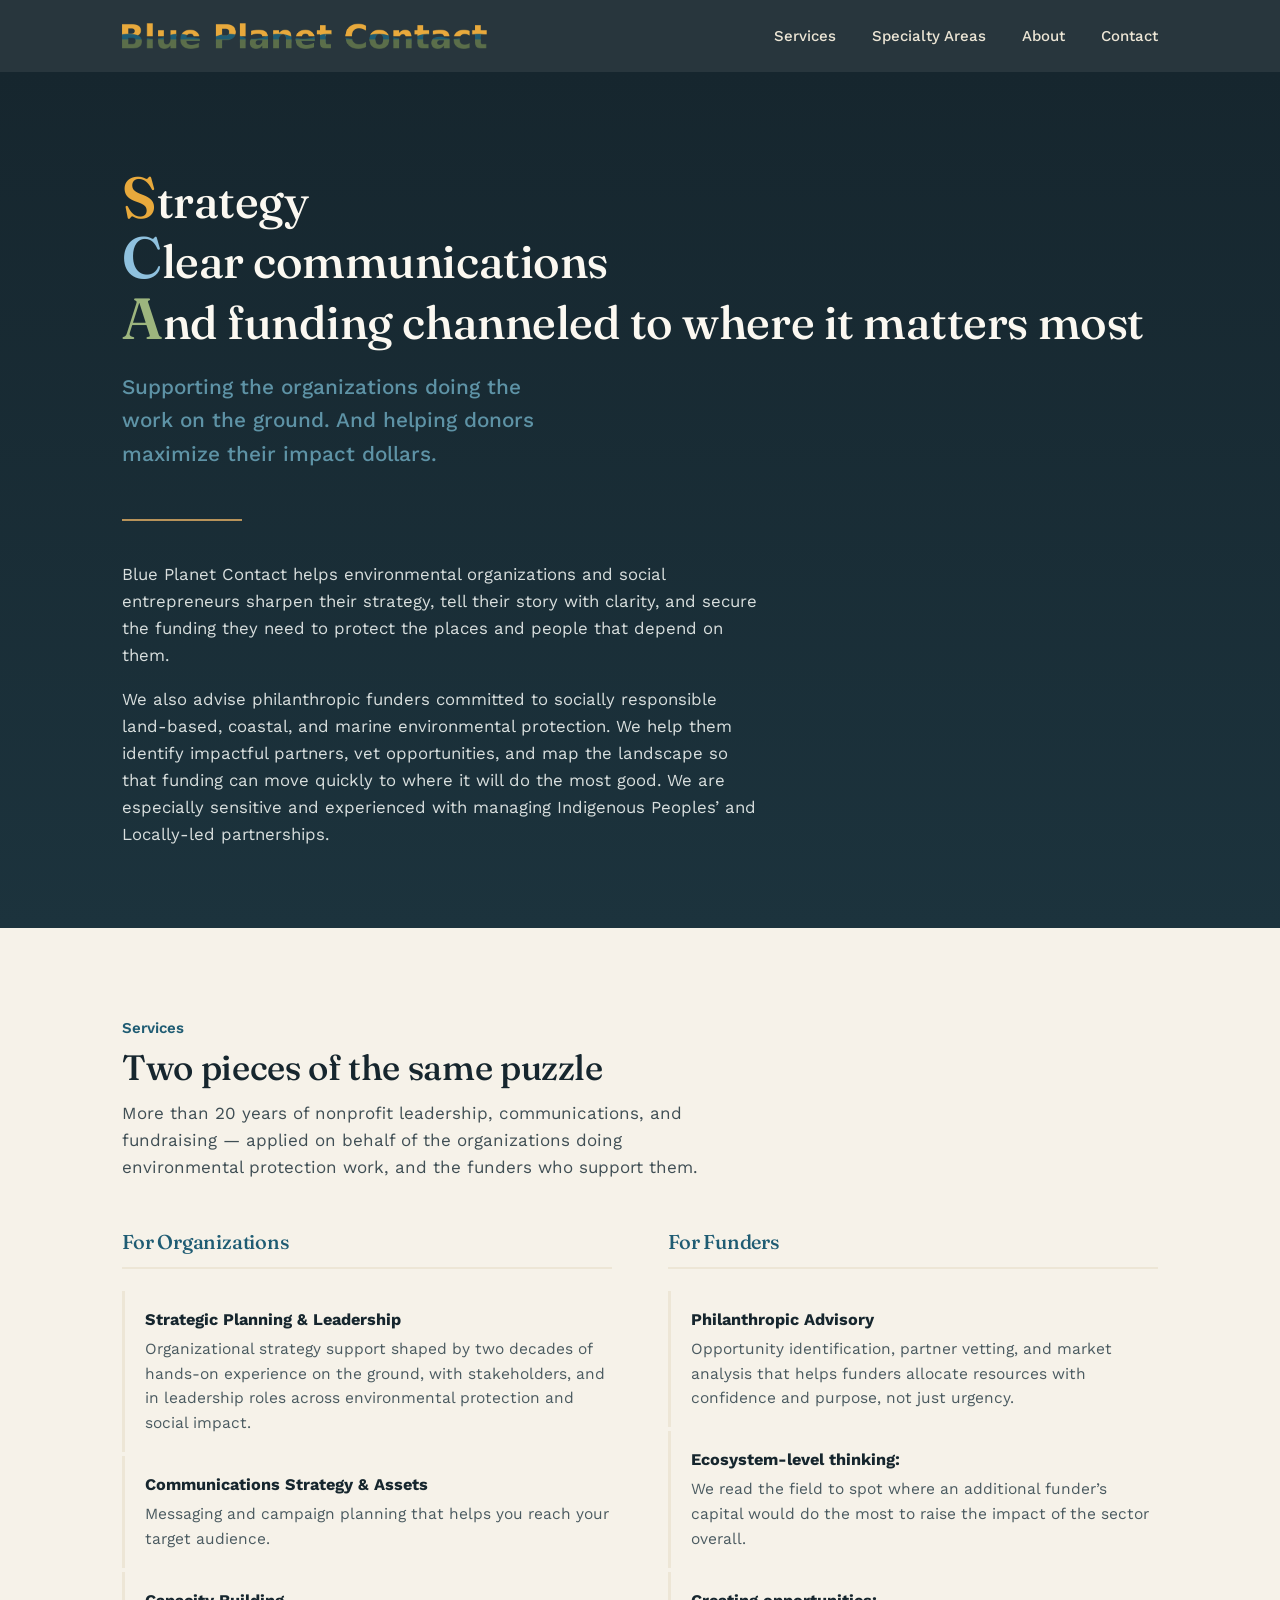
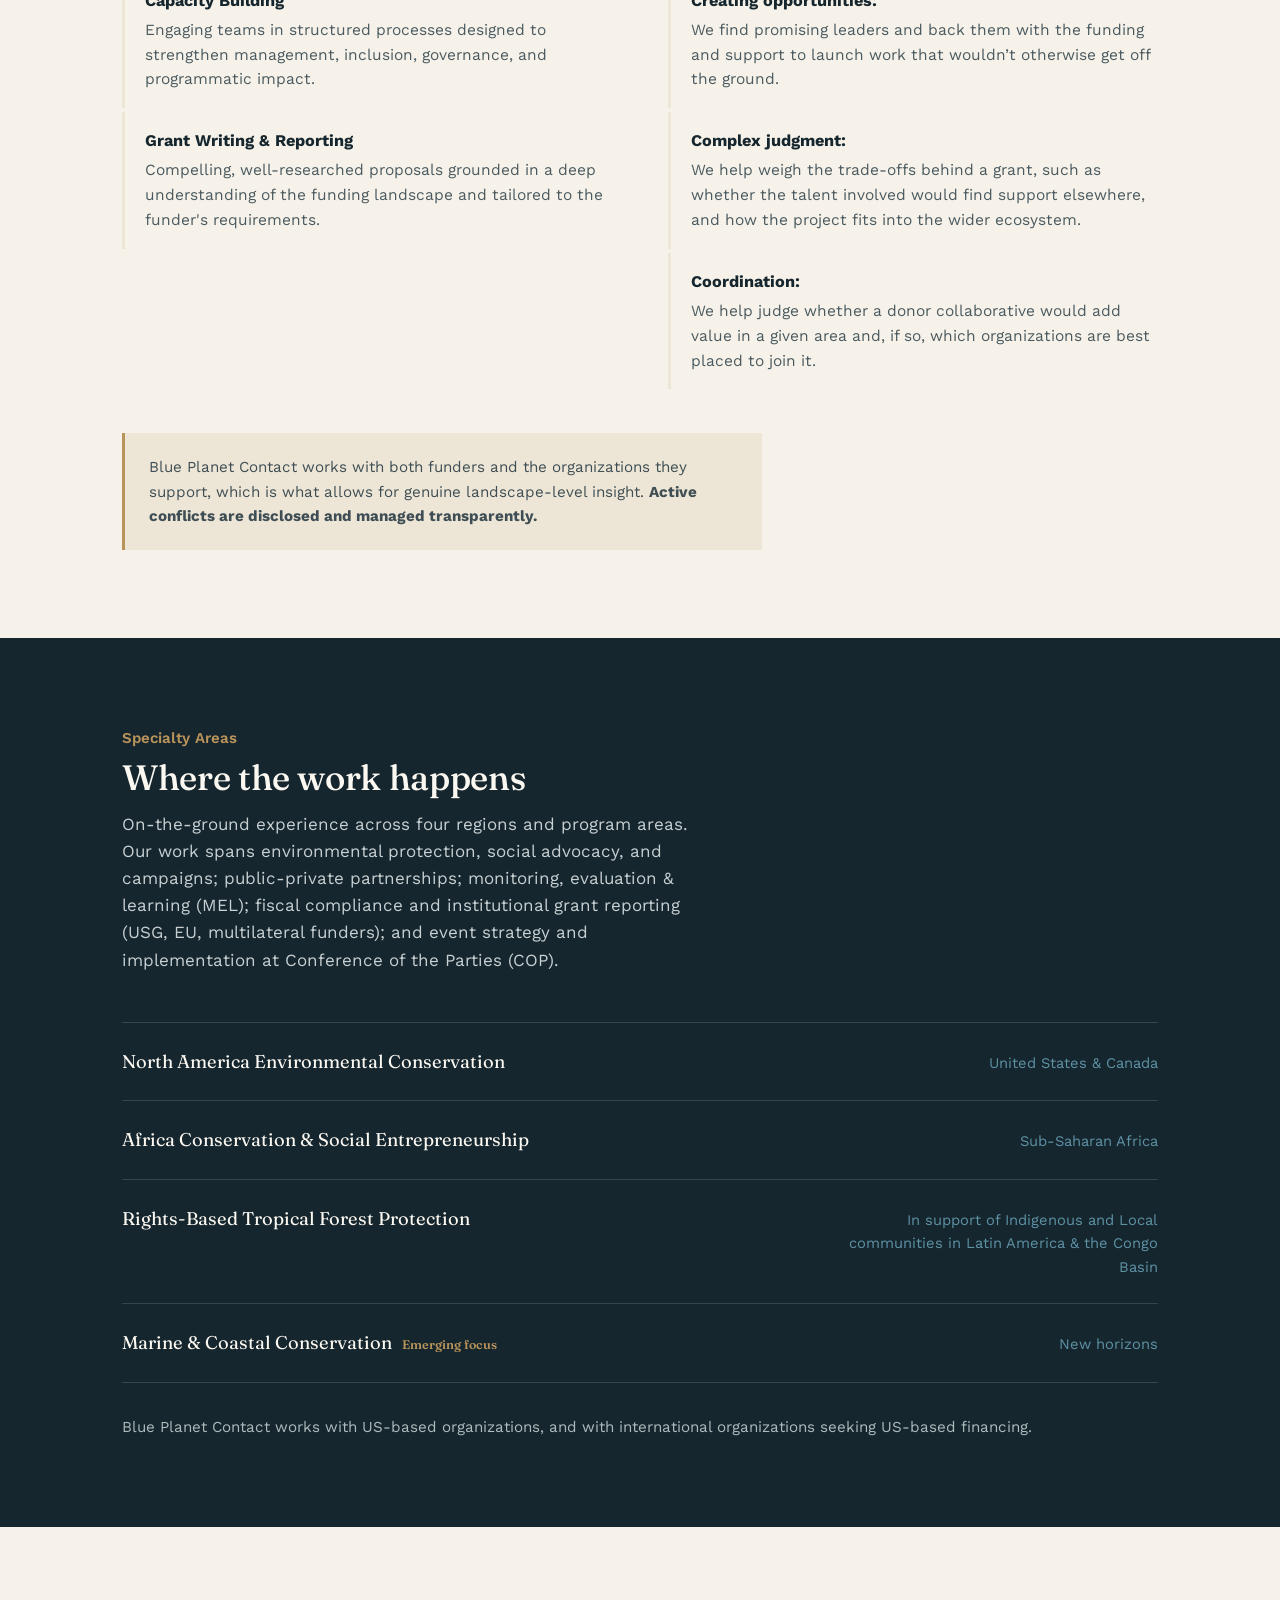
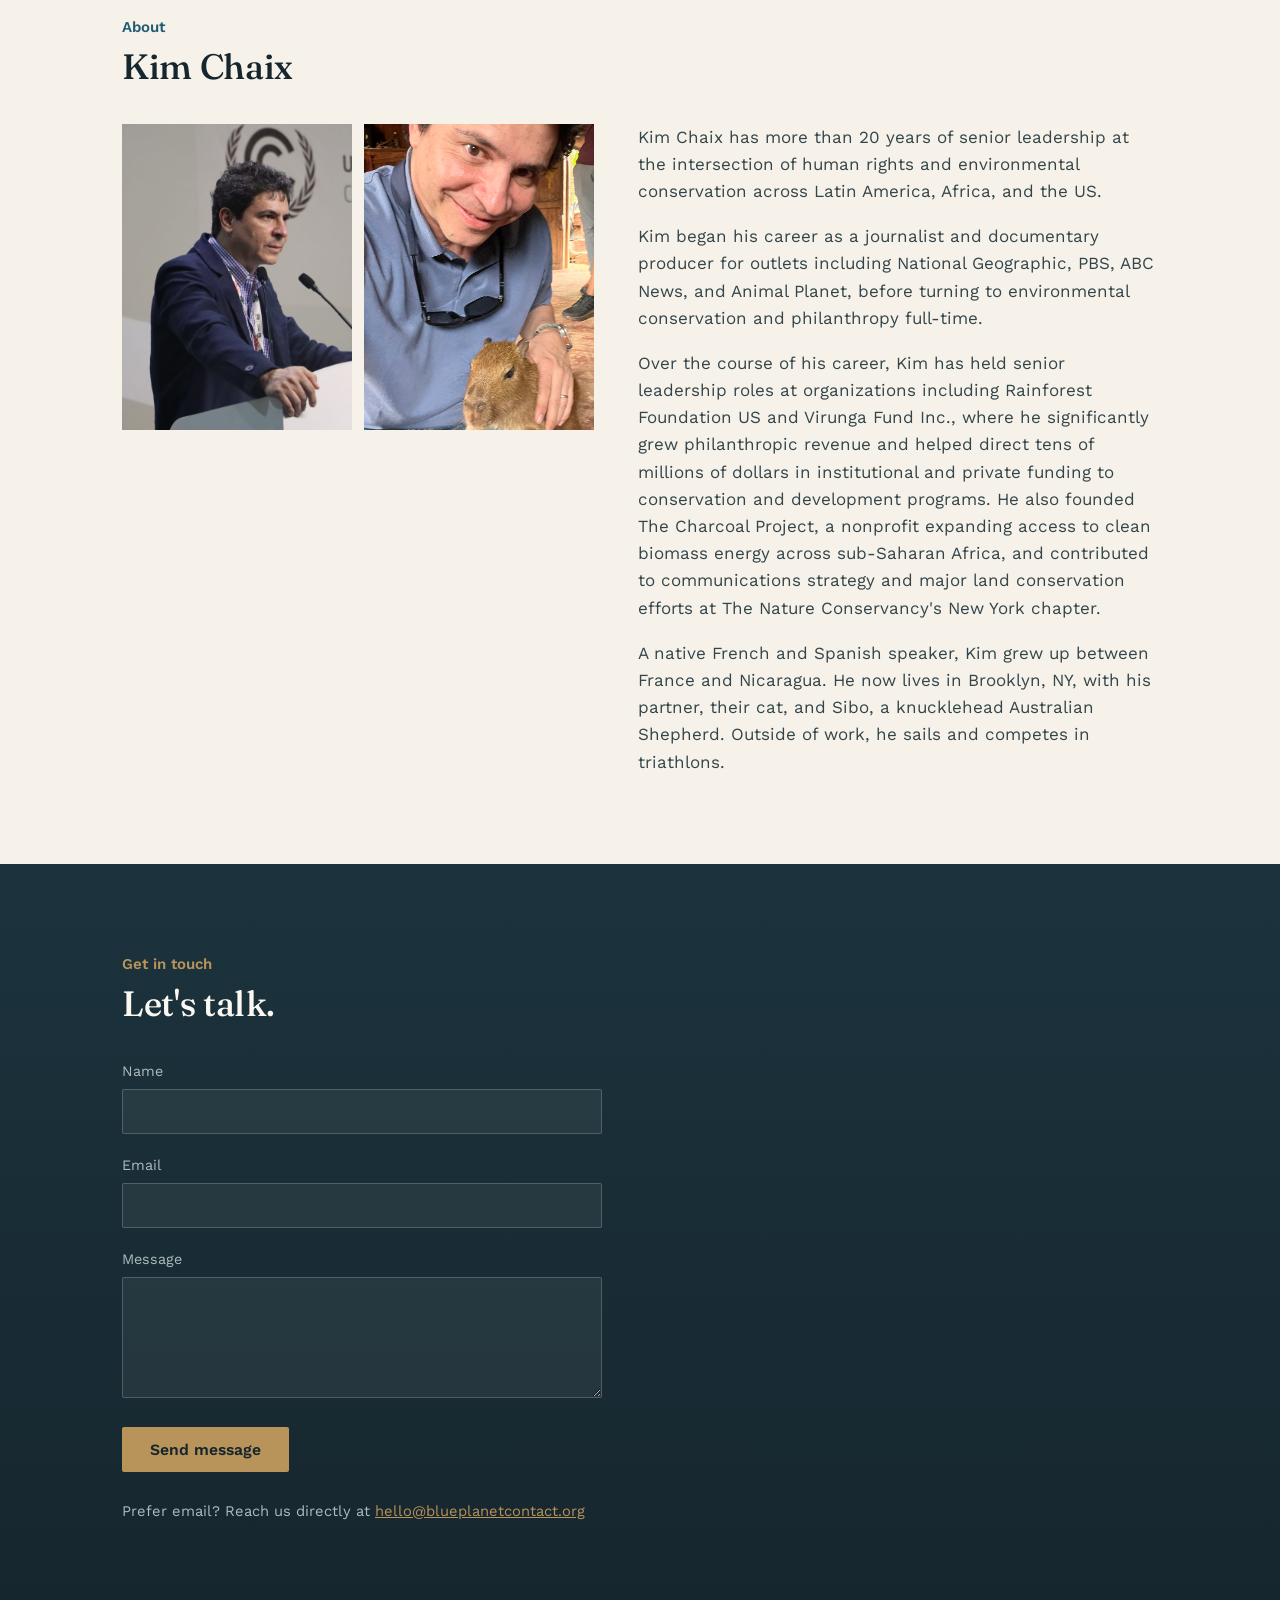
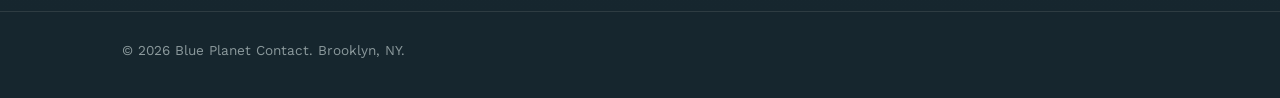
==== commit 9f626257: "Add files via upload" ====
--- a/index.html
+++ b/index.html
@@ -136,9 +136,14 @@
   .hero .wrap{position:relative;z-index:2;}
   .hero h1{
     font-size:clamp(1.9rem, 4vw, 2.9rem);
-    max-width:22ch;
+    max-width:none;
     color:var(--cream);
   }
+  .hero h1 .h-line{display:block;}
+  .hero h1 .h-init{font-size:1.25em;font-weight:600;line-height:1;}
+  .hero h1 .h-gold{color:#E8A93C;}
+  .hero h1 .h-sky{color:#8FC1DE;}
+  .hero h1 .h-sage{color:#9DB57E;}
   .hero .tagline{
     margin-top:22px;
     font-size:clamp(1.05rem, 2vw, 1.3rem);
@@ -390,7 +395,7 @@
 
 <section class="hero" id="top">
   <div class="wrap">
-    <h1>Strategy. Clear Communications. And Funding Channeled To Where it Matters Most.</h1>
+    <h1><span class="h-line"><span class="h-init h-gold">S</span>trategy</span><span class="h-line"><span class="h-init h-sky">C</span>lear communications</span><span class="h-line"><span class="h-init h-sage">A</span>nd funding channeled to where it matters most</span></h1>
     <p class="tagline">Supporting the organizations doing the work on the ground. And helping donors maximize their impact dollars.</p>
     <hr class="horizon">
     <div class="lede">
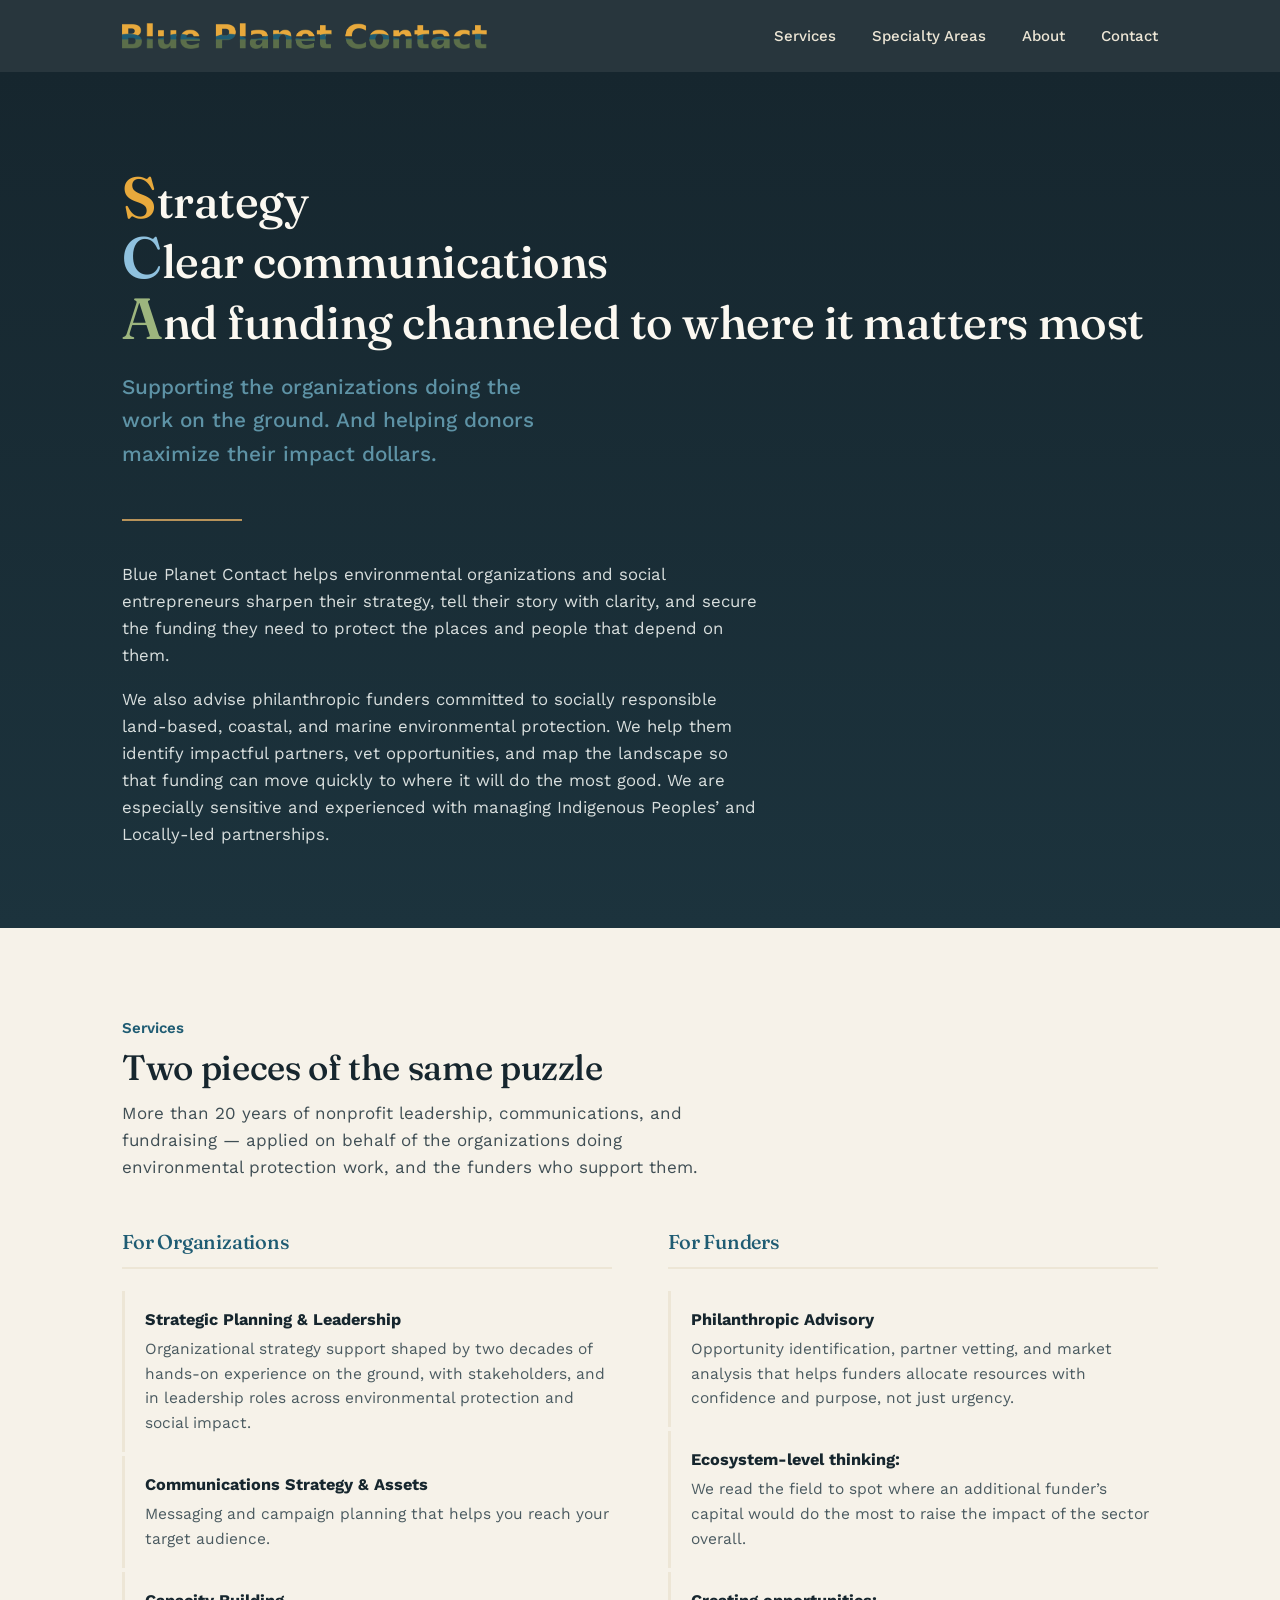
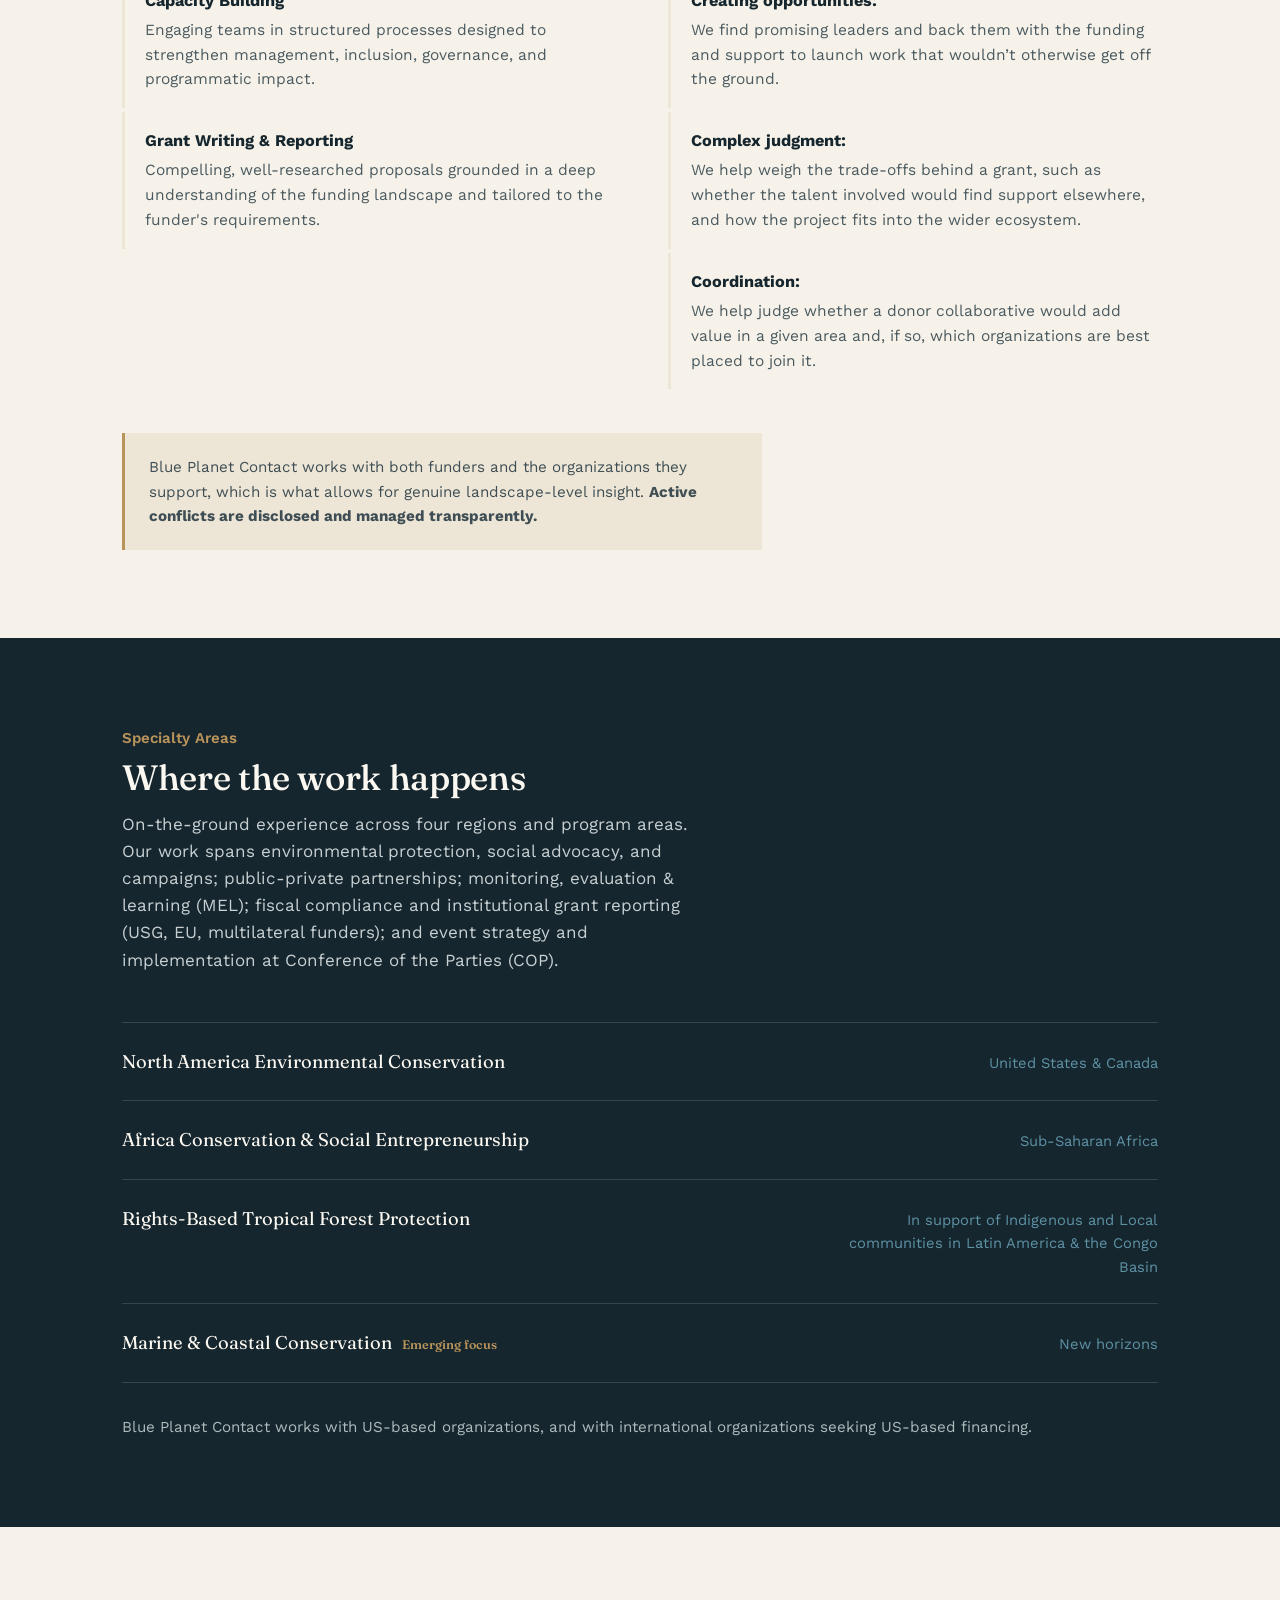
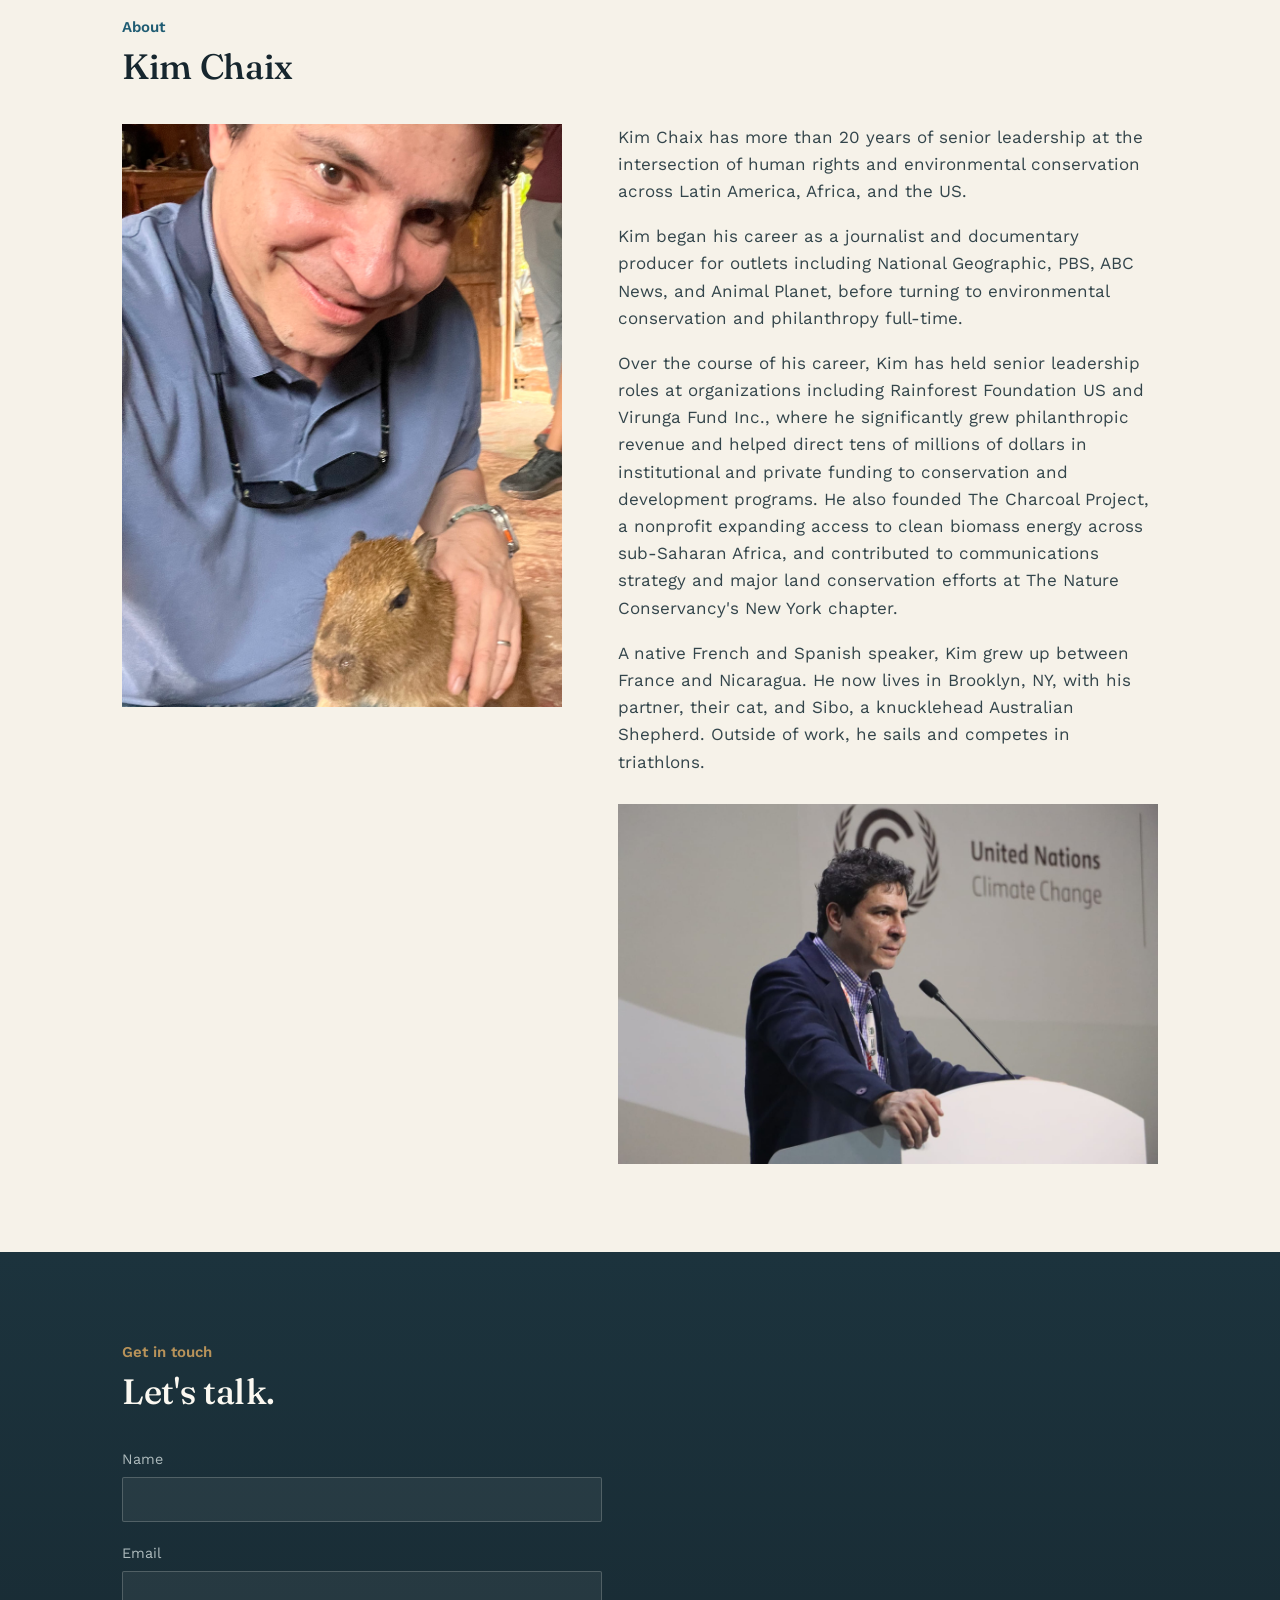
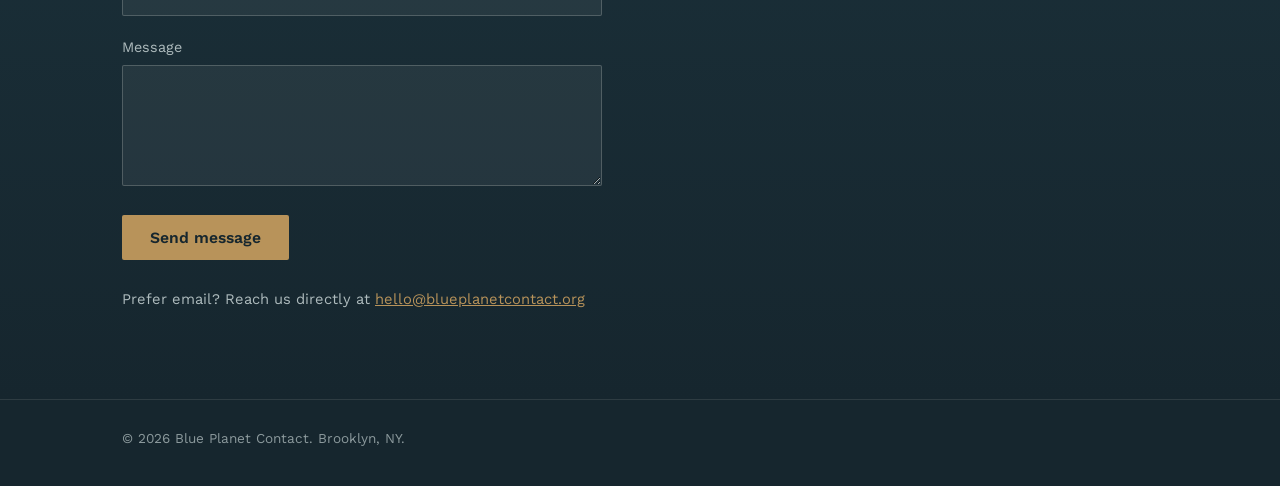
==== commit f549d642: "Add files via upload" ====
--- a/index.html
+++ b/index.html
@@ -274,25 +274,24 @@
   .about{background:var(--sand);}
   .about-grid{
     display:grid;
-    grid-template-columns:460px 1fr;
+    grid-template-columns:440px 1fr;
     grid-column-gap:56px;
     align-items:start;
   }
-  @media (max-width:800px){.about-grid{grid-template-columns:1fr;}}
+  @media (max-width:900px){.about-grid{grid-template-columns:1fr;row-gap:28px;}.about-photo-left{max-width:340px;}}
   .about-photo-stack{
     display:flex;
-    flex-direction:row;
+    flex-direction:column;
     gap:12px;
   }
   .about-photo-img{
-    width:50%;
-    aspect-ratio:3/4;
+    width:100%;
+    height:auto;
     object-fit:cover;
     display:block;
     background:var(--ink);
   }
-  .about-photo-stack img:first-child{object-position:35% 30%;}
-  .about-photo-stack img:last-child{object-position:50% 20%;}
+  .about-photo-wide{margin-top:28px;}
   .about-copy p{margin-bottom:18px;color:#33454B;}
   .about-copy p:last-child{margin-bottom:0;}
   .about-name{
@@ -490,15 +489,13 @@
     <div class="kicker">About</div>
     <h2>Kim Chaix</h2>
     <div class="about-grid" style="margin-top:36px;">
-      <div class="about-photo-stack">
-        <img class="about-photo-img" src="kim-photo.jpg" alt="Kim Chaix speaking at the United Nations Climate Change conference">
-        <img class="about-photo-img" src="kim-photo-2.jpg" alt="Kim Chaix with a capybara in Latin America">
-      </div>
+      <img class="about-photo-img about-photo-left" src="kim-photo-2.jpg" alt="Kim Chaix with a capybara in Latin America">
       <div class="about-copy">
         <p>Kim Chaix has more than 20 years of senior leadership at the intersection of human rights and environmental conservation across Latin America, Africa, and the US.</p>
         <p>Kim began his career as a journalist and documentary producer for outlets including National Geographic, PBS, ABC News, and Animal Planet, before turning to environmental conservation and philanthropy full-time.</p>
         <p>Over the course of his career, Kim has held senior leadership roles at organizations including Rainforest Foundation US and Virunga Fund Inc., where he significantly grew philanthropic revenue and helped direct tens of millions of dollars in institutional and private funding to conservation and development programs. He also founded The Charcoal Project, a nonprofit expanding access to clean biomass energy across sub-Saharan Africa, and contributed to communications strategy and major land conservation efforts at The Nature Conservancy's New York chapter.</p>
         <p>A native French and Spanish speaker, Kim grew up between France and Nicaragua. He now lives in Brooklyn, NY, with his partner, their cat, and Sibo, a knucklehead Australian Shepherd. Outside of work, he sails and competes in triathlons.</p>
+        <img class="about-photo-img about-photo-wide" src="kim-photo.jpg" alt="Kim Chaix speaking at the United Nations Climate Change conference">
       </div>
     </div>
   </div>
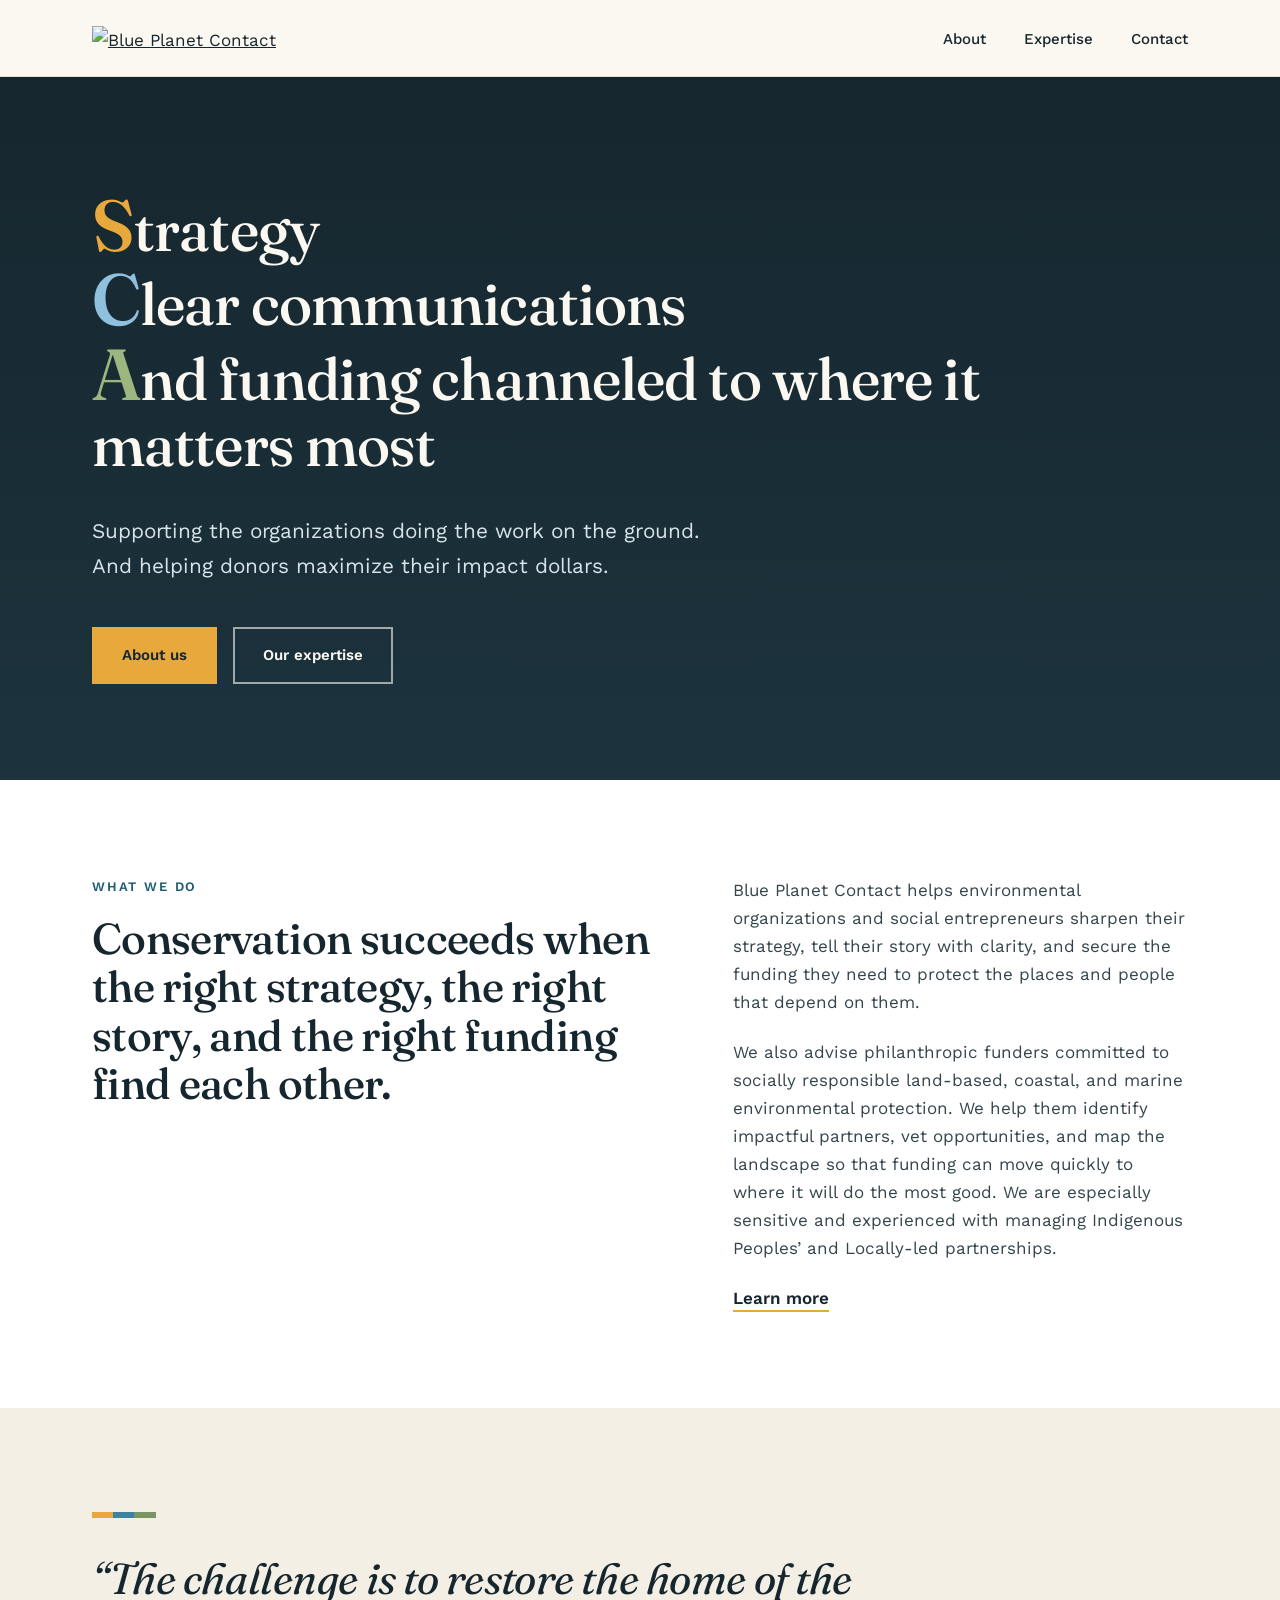
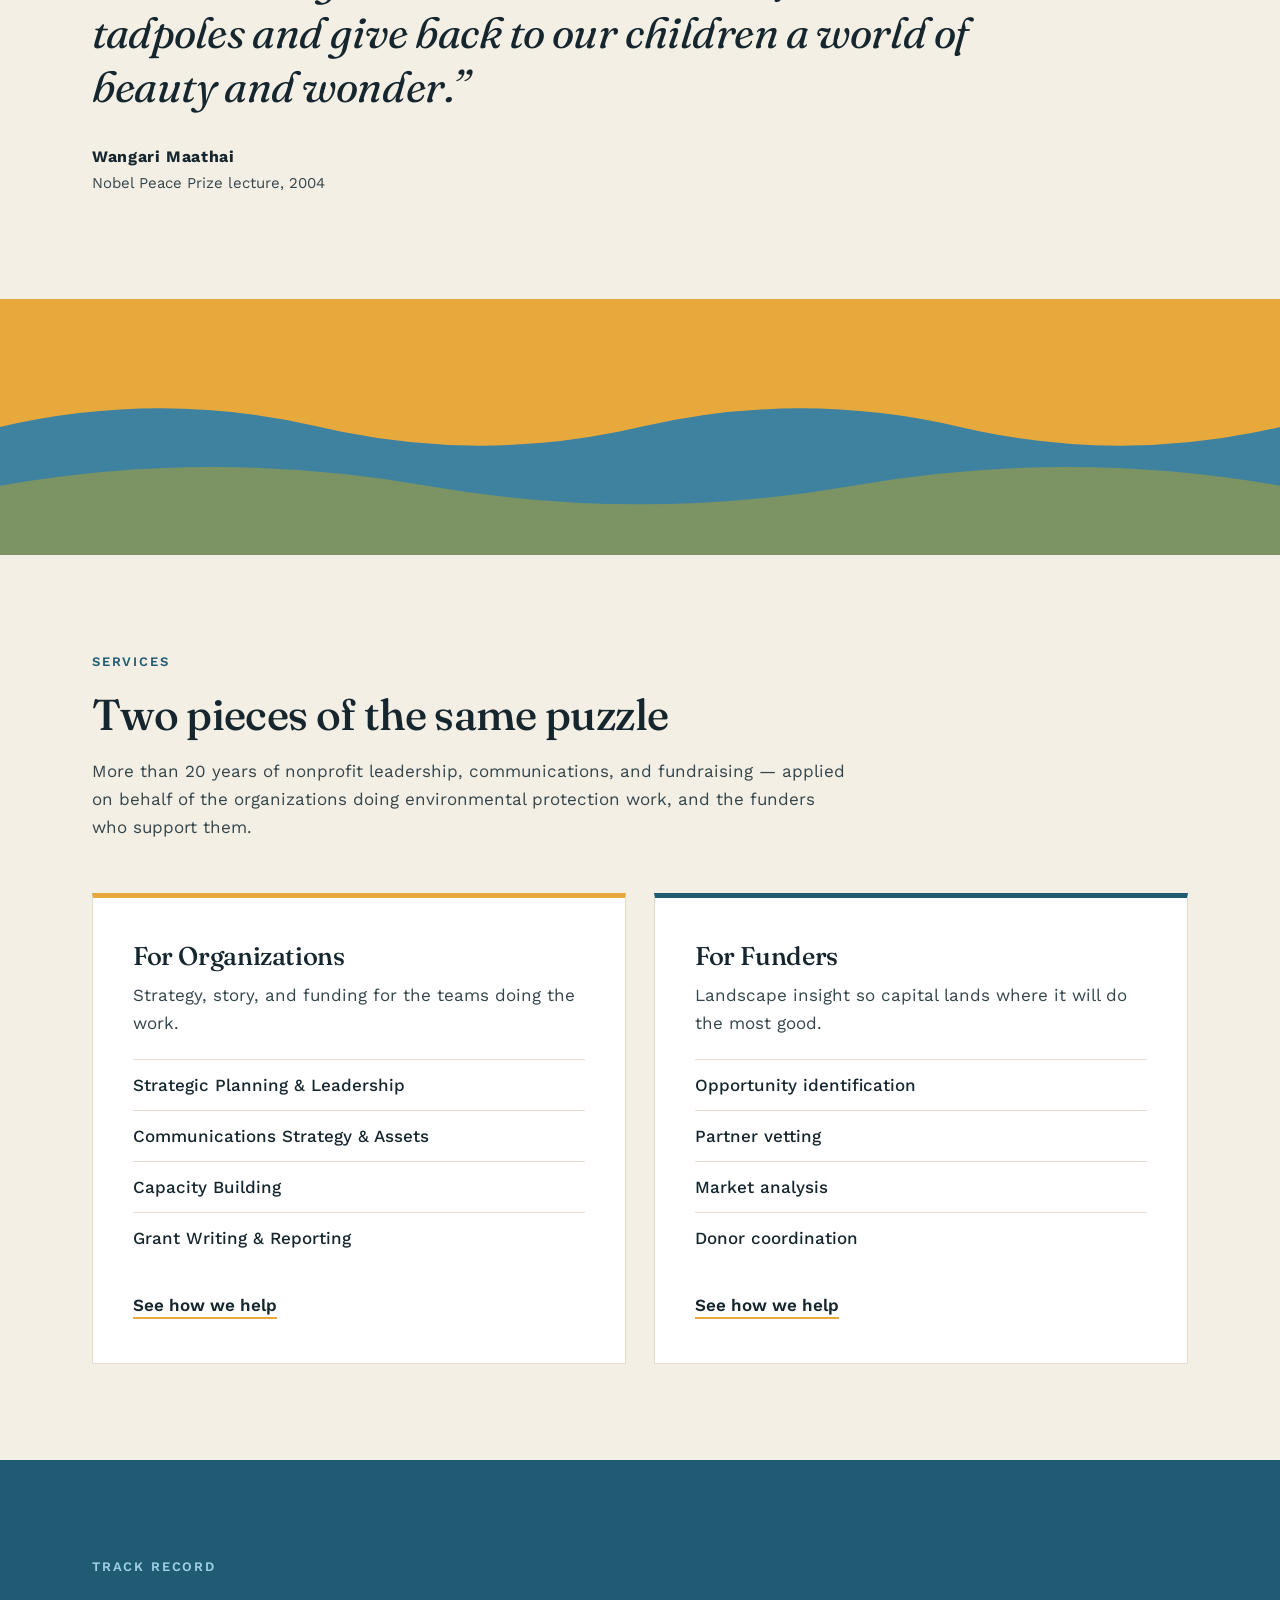
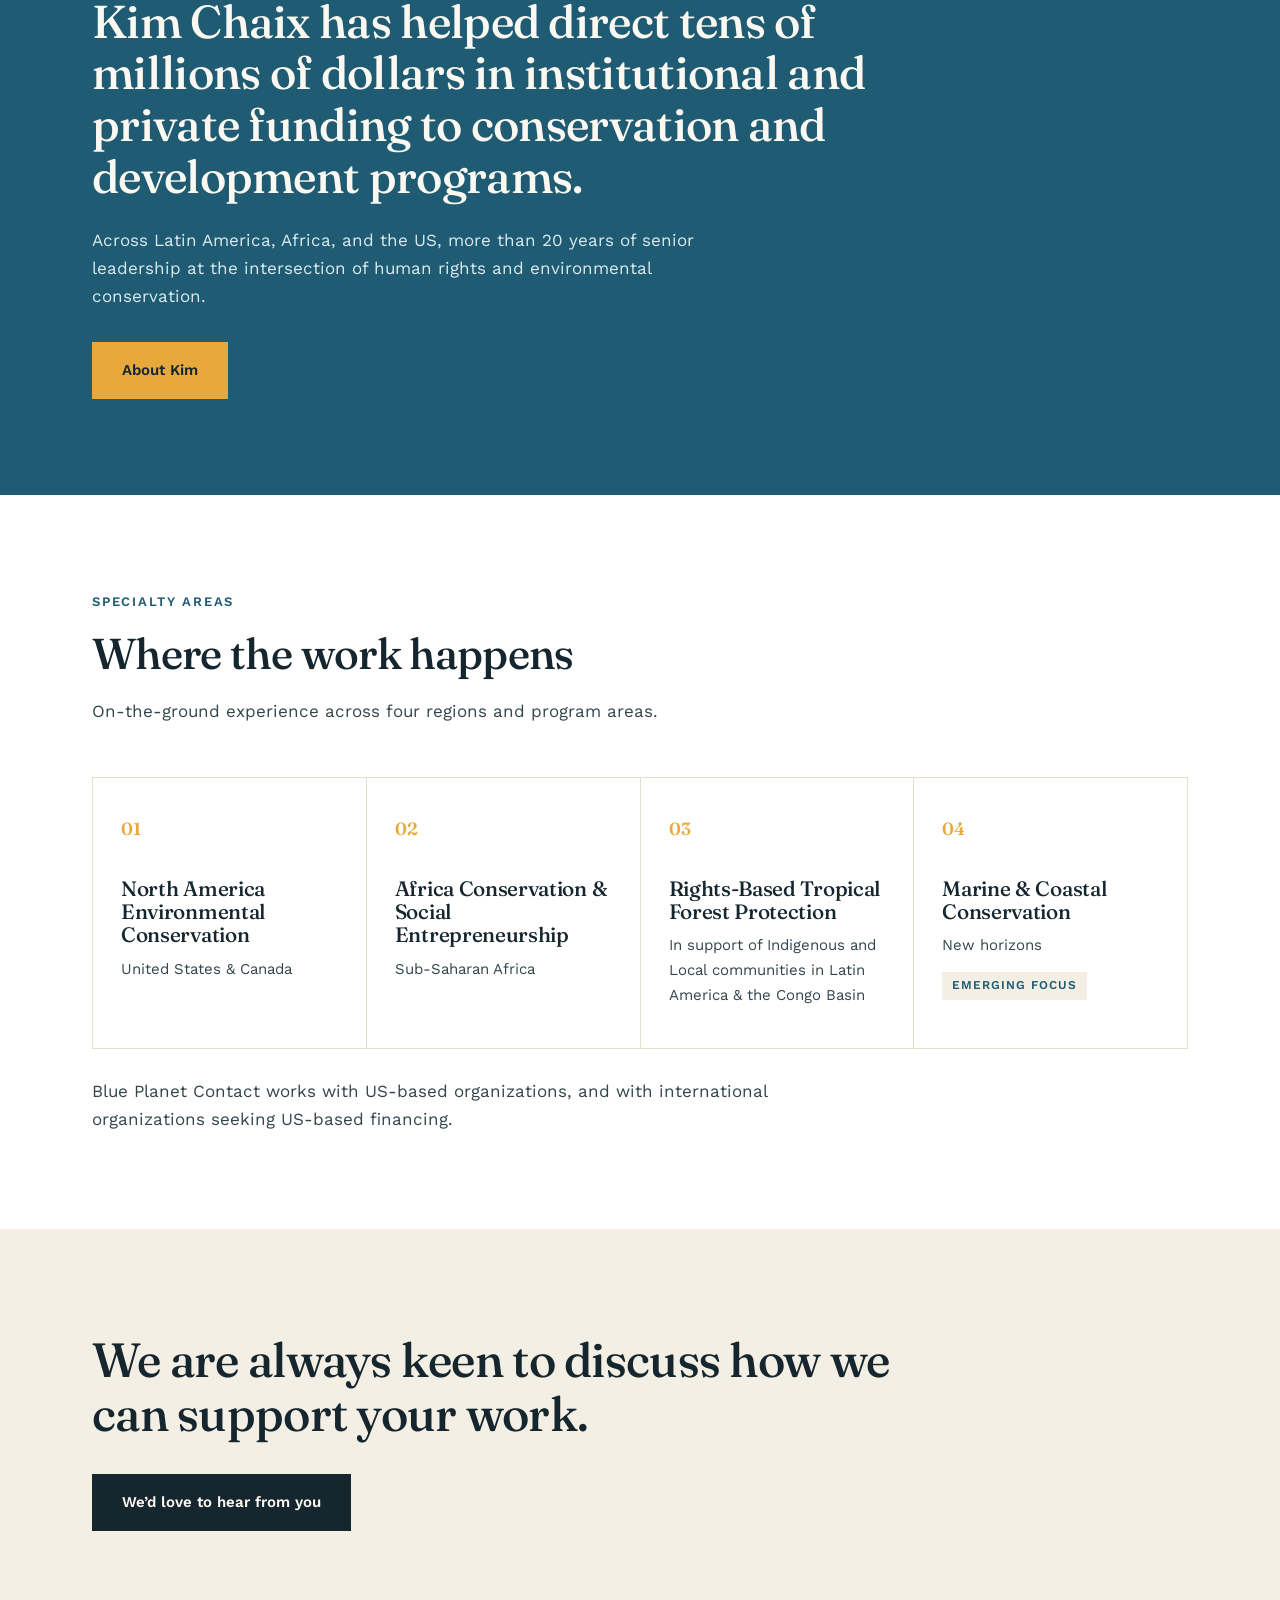
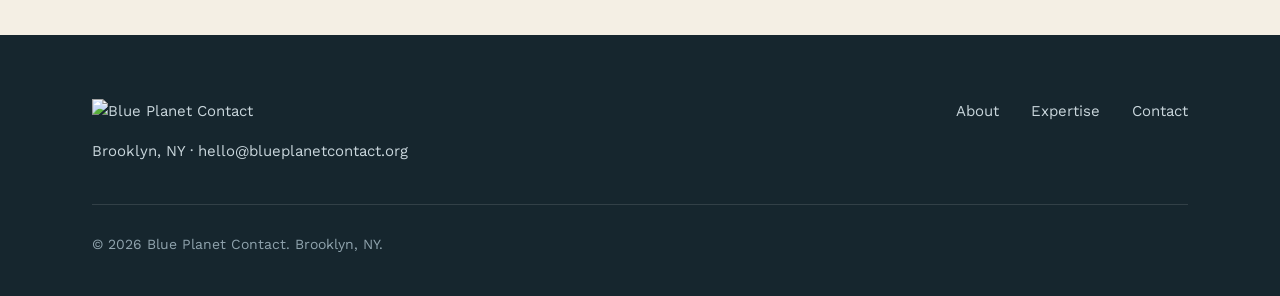
==== commit e4ec9aea: "Add files via upload" ====
--- a/index.html
+++ b/index.html
@@ -8,17 +8,17 @@
 <link rel="icon" href="favicon.ico" sizes="any">
 <link rel="icon" type="image/png" sizes="256x256" href="favicon-256.png">
 <link rel="apple-touch-icon" href="apple-touch-icon.png">
+<link rel="canonical" href="https://blueplanetcontact.org/">
+<meta name="robots" content="index, follow">
 <meta property="og:type" content="website">
-<meta property="og:title" content="Blue Planet Contact">
-<meta property="og:description" content="Strategy, clear communications, and funding channeled to where it matters most — supporting environmental organizations and helping donors maximize their impact.">
+<meta property="og:title" content="Blue Planet Contact — Conservation Strategy &amp; Philanthropic Advisory">
+<meta property="og:description" content="Blue Planet Contact provides communications strategy, grant writing, and philanthropic advisory for conservation organizations and funders across North America, Africa, and Latin America.">
 <meta property="og:image" content="https://blueplanetcontact.org/og-image.png">
 <meta property="og:url" content="https://blueplanetcontact.org/">
 <meta name="twitter:card" content="summary_large_image">
-<meta name="twitter:title" content="Blue Planet Contact">
-<meta name="twitter:description" content="Strategy, clear communications, and funding channeled to where it matters most.">
+<meta name="twitter:title" content="Blue Planet Contact — Conservation Strategy &amp; Philanthropic Advisory">
+<meta name="twitter:description" content="Blue Planet Contact provides communications strategy, grant writing, and philanthropic advisory for conservation organizations and funders across North America, Africa, and Latin America.">
 <meta name="twitter:image" content="https://blueplanetcontact.org/og-image.png">
-<link rel="canonical" href="https://blueplanetcontact.org/">
-<meta name="robots" content="index, follow">
 <script type="application/ld+json">
 {
   "@context": "https://schema.org",
@@ -32,18 +32,38 @@
       "image": "https://blueplanetcontact.org/og-image.png",
       "description": "Communications strategy, grant writing, capacity building, and philanthropic advisory for conservation organizations and the funders who support them.",
       "email": "hello@blueplanetcontact.org",
-      "address": { "@type": "PostalAddress", "addressLocality": "Brooklyn", "addressRegion": "NY", "addressCountry": "US" },
-      "areaServed": ["North America", "Africa", "Latin America"],
-      "knowsAbout": ["Conservation strategy", "Philanthropic advisory", "Grant writing", "Conservation communications", "Rights-based tropical forest protection", "Marine and coastal conservation"],
-      "founder": { "@id": "https://blueplanetcontact.org/#kim" }
+      "address": {
+        "@type": "PostalAddress",
+        "addressLocality": "Brooklyn",
+        "addressRegion": "NY",
+        "addressCountry": "US"
+      },
+      "areaServed": [
+        "North America",
+        "Africa",
+        "Latin America"
+      ],
+      "knowsAbout": [
+        "Conservation strategy",
+        "Philanthropic advisory",
+        "Grant writing",
+        "Conservation communications",
+        "Rights-based tropical forest protection",
+        "Marine and coastal conservation"
+      ],
+      "founder": {
+        "@id": "https://blueplanetcontact.org/#kim"
+      }
     },
     {
       "@type": "Person",
       "@id": "https://blueplanetcontact.org/#kim",
       "name": "Kim Chaix",
       "jobTitle": "Founder & Director",
-      "worksFor": { "@id": "https://blueplanetcontact.org/#org" },
-      "url": "https://blueplanetcontact.org/"
+      "worksFor": {
+        "@id": "https://blueplanetcontact.org/#org"
+      },
+      "url": "https://blueplanetcontact.org/about.html"
     }
   ]
 }
@@ -51,493 +71,144 @@
 <link rel="preconnect" href="https://fonts.googleapis.com">
 <link rel="preconnect" href="https://fonts.gstatic.com" crossorigin>
 <link href="https://fonts.googleapis.com/css2?family=Fraunces:opsz,wght@9..144,400;9..144,500;9..144,600&family=Work+Sans:wght@400;500;600&display=swap" rel="stylesheet">
-<style>
-  :root{
-    --ink:#16262E;
-    --sand:#F6F2E9;
-    --sand-deep:#EDE6D6;
-    --ocean:#1F5C73;
-    --ocean-light:#5E93A6;
-    --moss:#5B6E4A;
-    --gold:#B8935A;
-    --cream:#FBF8F1;
-    --max:1100px;
-  }
-  *{box-sizing:border-box;margin:0;padding:0;}
-  html{scroll-behavior:smooth;}
-  body{
-    font-family:'Work Sans', sans-serif;
-    background:var(--sand);
-    color:var(--ink);
-    line-height:1.6;
-    font-size:17px;
-  }
-  h1,h2,h3{
-    font-family:'Fraunces', serif;
-    font-weight:500;
-    line-height:1.15;
-    letter-spacing:-0.01em;
-  }
-  a{color:inherit;}
-  .wrap{max-width:var(--max);margin:0 auto;padding:0 32px;}
-
-  /* NAV */
-  header{
-    position:sticky;top:0;z-index:50;
-    background:rgba(22,38,46,0.92);
-    backdrop-filter:blur(6px);
-  }
-  nav.wrap{
-    display:flex;align-items:center;justify-content:space-between;
-    height:72px;
-  }
-  .wordmark{
-    display:flex;
-    align-items:center;
-    text-decoration:none;
-  }
-  .wordmark img{
-    height:26px;
-    display:block;
-  }
-  .navlinks{display:flex;list-style:none;flex-wrap:nowrap;}
-  .navlinks li{display:block;margin-left:36px;}
-  .navlinks a{
-    color:var(--sand-deep);
-    text-decoration:none;
-    font-size:15px;
-    font-weight:500;
-    transition:color .2s ease;
-  }
-  .navlinks a:hover{color:var(--gold);}
-  .navtoggle{display:none;background:none;border:none;color:var(--cream);font-size:26px;cursor:pointer;}
-
-  @media (max-width:720px){
-    .navlinks{
-      position:fixed;top:72px;left:0;right:0;
-      background:var(--ink);
-      flex-direction:column;gap:0;
-      max-height:0;overflow:hidden;
-      transition:max-height .3s ease;
-    }
-    .navlinks.open{max-height:320px;}
-    .navlinks a{display:block;padding:16px 32px;border-top:1px solid rgba(255,255,255,.08);}
-    .navtoggle{display:block;}
-  }
-
-  /* HERO */
-  .hero{
-    background:linear-gradient(180deg, var(--ink) 0%, #1C333D 100%);
-    color:var(--cream);
-    padding:96px 0 80px;
-    position:relative;
-    overflow:hidden;
-  }
-  .hero .wrap{position:relative;z-index:2;}
-  .hero h1{
-    font-size:clamp(1.9rem, 4vw, 2.9rem);
-    max-width:none;
-    color:var(--cream);
-  }
-  .hero h1 .h-line{display:block;}
-  .hero h1 .h-init{font-size:1.25em;font-weight:600;line-height:1;}
-  .hero h1 .h-gold{color:#E8A93C;}
-  .hero h1 .h-sky{color:#8FC1DE;}
-  .hero h1 .h-sage{color:#9DB57E;}
-  .hero .tagline{
-    margin-top:22px;
-    font-size:clamp(1.05rem, 2vw, 1.3rem);
-    color:var(--ocean-light);
-    font-weight:500;
-    max-width:34ch;
-  }
-  .horizon{
-    display:block;
-    margin:48px 0 40px;
-    width:120px;
-    height:2px;
-    background:var(--gold);
-    border:none;
-  }
-  .hero .lede{
-    max-width:640px;
-    font-size:1.05rem;
-    color:#D9DFDE;
-  }
-  .hero .lede p{margin-bottom:18px;}
-  .hero .lede p:last-child{margin-bottom:0;}
-
-  /* SECTION HEADINGS */
-  .section{padding:88px 0;}
-  .section h2{
-    font-size:clamp(1.7rem, 3vw, 2.2rem);
-    color:var(--ink);
-    margin-bottom:12px;
-  }
-  .section .kicker{
-    font-size:15px;
-    color:var(--ocean);
-    font-weight:600;
-    margin-bottom:8px;
-  }
-  .section-intro{
-    max-width:600px;
-    color:#3F4E54;
-    margin-bottom:48px;
-  }
-
-  /* SERVICES */
-  .services{background:var(--sand);}
-  .service-cols{
-    display:grid;
-    grid-template-columns:1fr 1fr;
-    grid-column-gap:56px;
-  }
-  @media (max-width:720px){.service-cols{grid-template-columns:1fr;}
-    .service-col + .service-col{margin-top:44px;}}
-  .service-col h3{
-    font-size:1.25rem;
-    color:var(--ocean);
-    margin-bottom:22px;
-    padding-bottom:14px;
-    border-bottom:2px solid var(--sand-deep);
-  }
-  .service-item{
-    padding:16px 0 16px 20px;
-    border-left:3px solid var(--sand-deep);
-    margin-bottom:4px;
-  }
-  .service-item strong{
-    display:block;
-    font-size:1.02rem;
-    margin-bottom:4px;
-    color:var(--ink);
-  }
-  .service-item p{color:#4A5A60;font-size:.97rem;}
-  .conflict-note{
-    margin-top:40px;
-    padding:22px 24px;
-    background:var(--sand-deep);
-    border-left:3px solid var(--gold);
-    font-size:.95rem;
-    color:#3F4E54;
-    max-width:640px;
-  }
-
-  /* SPECIALTY */
-  .specialty{
-    background:var(--ink);
-    color:var(--cream);
-  }
-  .specialty .kicker{color:var(--gold);}
-  .specialty h2{color:var(--cream);}
-  .specialty .section-intro{color:#C7D0D2;}
-  .spec-list{list-style:none;}
-  .spec-item{
-    display:flex;
-    justify-content:space-between;
-    align-items:baseline;
-    gap:24px;
-    padding:24px 0;
-    border-top:1px solid rgba(251,248,241,0.14);
-  }
-  .spec-item:last-child{border-bottom:1px solid rgba(251,248,241,0.14);}
-  .spec-name{
-    font-family:'Fraunces', serif;
-    font-size:1.15rem;
-    color:var(--cream);
-  }
-  .spec-region{
-    font-size:.92rem;
-    color:var(--ocean-light);
-    text-align:right;
-    max-width:340px;
-  }
-  .spec-tag{
-    display:inline-block;
-    font-size:.78rem;
-    color:var(--gold);
-    margin-left:10px;
-    font-weight:600;
-  }
-  @media (max-width:640px){
-    .spec-item{flex-direction:column;align-items:flex-start;gap:6px;}
-    .spec-region{text-align:left;}
-  }
-  .geo-note{
-    margin-top:32px;
-    font-size:.95rem;
-    color:#AEBBBD;
-  }
-
-  /* ABOUT */
-  .about{background:var(--sand);}
-  .about-grid{
-    display:grid;
-    grid-template-columns:440px 1fr;
-    grid-column-gap:56px;
-    align-items:start;
-  }
-  @media (max-width:900px){.about-grid{grid-template-columns:1fr;row-gap:28px;}.about-photo-left{max-width:340px;}}
-  .about-photo-stack{
-    display:flex;
-    flex-direction:column;
-    gap:12px;
-  }
-  .about-photo-img{
-    width:100%;
-    height:auto;
-    object-fit:cover;
-    display:block;
-    background:var(--ink);
-  }
-  .about-photo-wide{margin-top:28px;}
-  .about-copy p{margin-bottom:18px;color:#33454B;}
-  .about-copy p:last-child{margin-bottom:0;}
-  .about-name{
-    font-size:.92rem;
-    color:var(--ocean);
-    font-weight:600;
-    margin-bottom:6px;
-  }
-
-  /* CONTACT */
-  .contact{
-    background:linear-gradient(180deg,#1C333D 0%, var(--ink) 100%);
-    color:var(--cream);
-    text-align:left;
-  }
-  .contact h2{color:var(--cream);max-width:16ch;}
-  .contact-email{
-    display:inline-block;
-    margin-top:28px;
-    font-size:1.3rem;
-    font-family:'Fraunces', serif;
-    color:var(--gold);
-    text-decoration:none;
-    border-bottom:2px solid transparent;
-    transition:border-color .2s ease;
-  }
-  .contact-email:hover{border-color:var(--gold);}
-
-  .contact-form{
-    max-width:480px;
-    margin-top:36px;
-  }
-  .form-row{margin-bottom:20px;}
-  .form-row label{
-    display:block;
-    font-size:.9rem;
-    color:#AEBBBD;
-    margin-bottom:6px;
-  }
-  .form-row input, .form-row textarea{
-    width:100%;
-    padding:12px 14px;
-    background:rgba(251,248,241,0.06);
-    border:1px solid rgba(251,248,241,0.2);
-    border-radius:2px;
-    color:var(--cream);
-    font-family:'Work Sans', sans-serif;
-    font-size:.98rem;
-  }
-  .form-row input:focus, .form-row textarea:focus{
-    outline:2px solid var(--gold);
-    outline-offset:1px;
-  }
-  .form-submit{
-    background:var(--gold);
-    color:var(--ink);
-    border:none;
-    padding:13px 28px;
-    font-size:.98rem;
-    font-weight:600;
-    font-family:'Work Sans', sans-serif;
-    cursor:pointer;
-    border-radius:2px;
-    transition:opacity .2s ease;
-  }
-  .form-submit:hover{opacity:.88;}
-  .contact-alt{
-    margin-top:28px;
-    font-size:.92rem;
-    color:#AEBBBD;
-  }
-  .contact-email-inline{
-    color:var(--gold);
-    text-decoration:underline;
-  }
-
-  footer{
-    background:var(--ink);
-    color:#8B999C;
-    font-size:.85rem;
-    padding:28px 0 36px;
-    border-top:1px solid rgba(251,248,241,0.1);
-  }
-</style>
+<link rel="stylesheet" href="styles.css">
 </head>
 <body>
-
-<header>
-  <nav class="wrap">
-    <a href="#top" class="wordmark"><img src="wordmark.png" alt="Blue Planet Contact"></a>
-    <button class="navtoggle" id="navToggle" aria-label="Toggle menu">☰</button>
-    <ul class="navlinks" id="navLinks">
-      <li><a href="#services">Services</a></li>
-      <li><a href="#specialty">Specialty Areas</a></li>
-      <li><a href="#about">About</a></li>
-      <li><a href="#contact">Contact</a></li>
-    </ul>
-  </nav>
+<header class="site-header">
+  <div class="wrap">
+    <a class="brand" href="index.html"><img src="wordmark-for-light-backgrounds.png" alt="Blue Planet Contact"></a>
+    <button class="nav-toggle" id="navToggle" aria-label="Toggle menu">&#9776;</button>
+    <ul class="nav" id="nav"><li><a href="about.html">About</a></li><li><a href="expertise.html">Expertise</a></li><li><a href="contact.html">Contact</a></li></ul>
+  </div>
 </header>
 
-<section class="hero" id="top">
+<section class="hero">
   <div class="wrap">
     <h1><span class="h-line"><span class="h-init h-gold">S</span>trategy</span><span class="h-line"><span class="h-init h-sky">C</span>lear communications</span><span class="h-line"><span class="h-init h-sage">A</span>nd funding channeled to where it matters most</span></h1>
     <p class="tagline">Supporting the organizations doing the work on the ground. And helping donors maximize their impact dollars.</p>
-    <hr class="horizon">
-    <div class="lede">
+    <div class="actions">
+      <a class="btn btn-gold" href="about.html">About us</a>
+      <a class="btn btn-ghost" href="expertise.html">Our expertise</a>
+    </div>
+  </div>
+</section>
+
+<section class="s-white">
+  <div class="wrap statement">
+    <div>
+      <span class="label">What we do</span>
+      <h2>Conservation succeeds when the right strategy, the right story, and the right funding find each other.</h2>
+    </div>
+    <div>
       <p>Blue Planet Contact helps environmental organizations and social entrepreneurs sharpen their strategy, tell their story with clarity, and secure the funding they need to protect the places and people that depend on them.</p>
-      <p>We also advise philanthropic funders committed to socially responsible land-based, coastal, and marine environmental protection. We help them identify impactful partners, vet opportunities, and map the landscape so that funding can move quickly to where it will do the most good. We are especially sensitive and experienced with managing Indigenous Peoples’ and Locally-led partnerships.</p>
-    </div>
-  </div>
-</section>
-
-<section class="section services" id="services">
-  <div class="wrap">
-    <div class="kicker">Services</div>
-    <h2>Two pieces of the same puzzle</h2>
-    <p class="section-intro">More than 20 years of nonprofit leadership, communications, and fundraising — applied on behalf of the organizations doing environmental protection work, and the funders who support them.</p>
-
-    <div class="service-cols">
-      <div class="service-col">
+      <p>We also advise philanthropic funders committed to socially responsible land-based, coastal, and marine environmental protection. We help them identify impactful partners, vet opportunities, and map the landscape so that funding can move quickly to where it will do the most good. We are especially sensitive and experienced with managing Indigenous Peoples&rsquo; and Locally-led partnerships.</p>
+      <a class="link-arrow" href="about.html">Learn more</a>
+    </div>
+  </div>
+</section>
+
+<section class="quote">
+  <div class="wrap">
+    <blockquote>
+      <p>&ldquo;The challenge is to restore the home of the tadpoles and give back to our children a world of beauty and wonder.&rdquo;</p>
+      <footer><strong>Wangari Maathai</strong><span>Nobel Peace Prize lecture, 2004</span></footer>
+    </blockquote>
+  </div>
+</section>
+
+<svg class="horizon" viewBox="0 0 1200 240" preserveAspectRatio="none" role="img" aria-label="Horizon of gold sky, blue water and green land" xmlns="http://www.w3.org/2000/svg">
+  <rect width="1200" height="240" fill="#E8A93C"/>
+  <path d="M0 120 Q 150 85, 300 120 T 600 120 T 900 120 T 1200 120 L1200 240 L0 240 Z" fill="#3E82A0"/>
+  <path d="M0 175 Q 200 140, 400 175 T 800 175 T 1200 175 L1200 240 L0 240 Z" fill="#7C9463"/>
+</svg>
+
+<section class="s-sand">
+  <div class="wrap">
+    <div class="section-head">
+      <span class="label">Services</span>
+      <h2>Two pieces of the same puzzle</h2>
+      <p>More than 20 years of nonprofit leadership, communications, and fundraising &mdash; applied on behalf of the organizations doing environmental protection work, and the funders who support them.</p>
+    </div>
+    <div class="cards">
+      <div class="card">
         <h3>For Organizations</h3>
-        <div class="service-item">
-          <strong>Strategic Planning &amp; Leadership</strong>
-          <p>Organizational strategy support shaped by two decades of hands-on experience on the ground, with stakeholders, and in leadership roles across environmental protection and social impact.</p>
-        </div>
-        <div class="service-item">
-          <strong>Communications Strategy &amp; Assets</strong>
-          <p>Messaging and campaign planning that helps you reach your target audience.</p>
-        </div>
-        <div class="service-item">
-          <strong>Capacity Building</strong>
-          <p>Engaging teams in structured processes designed to strengthen management, inclusion, governance, and programmatic impact.</p>
-        </div>
-        <div class="service-item">
-          <strong>Grant Writing &amp; Reporting</strong>
-          <p>Compelling, well-researched proposals grounded in a deep understanding of the funding landscape and tailored to the funder's requirements.</p>
-        </div>
+        <p class="lead">Strategy, story, and funding for the teams doing the work.</p>
+        <ul>
+          <li>Strategic Planning &amp; Leadership</li>
+          <li>Communications Strategy &amp; Assets</li>
+          <li>Capacity Building</li>
+          <li>Grant Writing &amp; Reporting</li>
+        </ul>
+        <a class="link-arrow" href="expertise.html#organizations">See how we help</a>
       </div>
-
-      <div class="service-col">
+      <div class="card alt">
         <h3>For Funders</h3>
-        <div class="service-item">
-          <strong>Philanthropic Advisory</strong>
-          <p>Opportunity identification, partner vetting, and market analysis that helps funders allocate resources with confidence and purpose, not just urgency.</p>
-        </div>
-        <div class="service-item">
-          <p><strong>Ecosystem-level thinking:</strong> We read the field to spot where an additional funder’s capital would do the most to raise the impact of the sector overall.</p>
-        </div>
-        <div class="service-item">
-          <p><strong>Creating opportunities:</strong> We find promising leaders and back them with the funding and support to launch work that wouldn’t otherwise get off the ground.</p>
-        </div>
-        <div class="service-item">
-          <p><strong>Complex judgment:</strong> We help weigh the trade-offs behind a grant, such as whether the talent involved would find support elsewhere, and how the project fits into the wider ecosystem.</p>
-        </div>
-        <div class="service-item">
-          <p><strong>Coordination:</strong> We help judge whether a donor collaborative would add value in a given area and, if so, which organizations are best placed to join it.</p>
-        </div>
+        <p class="lead">Landscape insight so capital lands where it will do the most good.</p>
+        <ul>
+          <li>Opportunity identification</li>
+          <li>Partner vetting</li>
+          <li>Market analysis</li>
+          <li>Donor coordination</li>
+        </ul>
+        <a class="link-arrow" href="expertise.html#funders">See how we help</a>
       </div>
     </div>
-
-    <p class="conflict-note">Blue Planet Contact works with both funders and the organizations they support, which is what allows for genuine landscape-level insight. <strong>Active conflicts are disclosed and managed transparently.</strong></p>
-  </div>
-</section>
-
-<section class="section specialty" id="specialty">
-  <div class="wrap">
-    <div class="kicker">Specialty Areas</div>
-    <h2>Where the work happens</h2>
-    <p class="section-intro">On-the-ground experience across four regions and program areas. Our work spans environmental protection, social advocacy, and campaigns; public-private partnerships; monitoring, evaluation &amp; learning (MEL); fiscal compliance and institutional grant reporting (USG, EU, multilateral funders); and event strategy and implementation at Conference of the Parties (COP).</p>
-
-    <ul class="spec-list">
-      <li class="spec-item">
-        <span class="spec-name">North America Environmental Conservation</span>
-        <span class="spec-region">United States &amp; Canada</span>
-      </li>
-      <li class="spec-item">
-        <span class="spec-name">Africa Conservation &amp; Social Entrepreneurship</span>
-        <span class="spec-region">Sub-Saharan Africa</span>
-      </li>
-      <li class="spec-item">
-        <span class="spec-name">Rights-Based Tropical Forest Protection</span>
-        <span class="spec-region">In support of Indigenous and Local communities in Latin America &amp; the Congo Basin</span>
-      </li>
-      <li class="spec-item">
-        <span class="spec-name">Marine &amp; Coastal Conservation<span class="spec-tag">Emerging focus</span></span>
-        <span class="spec-region">New horizons</span>
-      </li>
-    </ul>
-    <p class="geo-note">Blue Planet Contact works with US-based organizations, and with international organizations seeking US-based financing.</p>
-  </div>
-</section>
-
-<section class="section about" id="about">
-  <div class="wrap">
-    <div class="kicker">About</div>
-    <h2>Kim Chaix</h2>
-    <div class="about-grid" style="margin-top:36px;">
-      <img class="about-photo-img about-photo-left" src="kim-photo-2.jpg" alt="Kim Chaix with a capybara in Latin America">
-      <div class="about-copy">
-        <p>Kim Chaix has more than 20 years of senior leadership at the intersection of human rights and environmental conservation across Latin America, Africa, and the US.</p>
-        <p>Kim began his career as a journalist and documentary producer for outlets including National Geographic, PBS, ABC News, and Animal Planet, before turning to environmental conservation and philanthropy full-time.</p>
-        <p>Over the course of his career, Kim has held senior leadership roles at organizations including Rainforest Foundation US and Virunga Fund Inc., where he significantly grew philanthropic revenue and helped direct tens of millions of dollars in institutional and private funding to conservation and development programs. He also founded The Charcoal Project, a nonprofit expanding access to clean biomass energy across sub-Saharan Africa, and contributed to communications strategy and major land conservation efforts at The Nature Conservancy's New York chapter.</p>
-        <p>A native French and Spanish speaker, Kim grew up between France and Nicaragua. He now lives in Brooklyn, NY, with his partner, their cat, and Sibo, a knucklehead Australian Shepherd. Outside of work, he sails and competes in triathlons.</p>
-        <img class="about-photo-img about-photo-wide" src="kim-photo.jpg" alt="Kim Chaix speaking at the United Nations Climate Change conference">
+  </div>
+</section>
+
+<section class="band">
+  <div class="wrap">
+    <span class="label" style="color:#9FD0E8">Track record</span>
+    <h2>Kim Chaix has helped direct tens of millions of dollars in institutional and private funding to conservation and development programs.</h2>
+    <p>Across Latin America, Africa, and the US, more than 20 years of senior leadership at the intersection of human rights and environmental conservation.</p>
+    <a class="btn btn-gold" href="about.html">About Kim</a>
+  </div>
+</section>
+
+<section class="s-white">
+  <div class="wrap">
+    <div class="section-head">
+      <span class="label">Specialty areas</span>
+      <h2>Where the work happens</h2>
+      <p>On-the-ground experience across four regions and program areas.</p>
+    </div>
+    <div class="regions">
+      <div class="region"><span class="num">01</span><h3>North America Environmental Conservation</h3><p>United States &amp; Canada</p></div>
+      <div class="region"><span class="num">02</span><h3>Africa Conservation &amp; Social Entrepreneurship</h3><p>Sub-Saharan Africa</p></div>
+      <div class="region"><span class="num">03</span><h3>Rights-Based Tropical Forest Protection</h3><p>In support of Indigenous and Local communities in Latin America &amp; the Congo Basin</p></div>
+      <div class="region"><span class="num">04</span><h3>Marine &amp; Coastal Conservation</h3><p>New horizons</p><span class="tag">Emerging focus</span></div>
+    </div>
+    <p style="margin-top:28px;color:var(--body);max-width:760px">Blue Planet Contact works with US-based organizations, and with international organizations seeking US-based financing.</p>
+  </div>
+</section>
+
+<section class="cta">
+  <div class="wrap">
+    <h2>We are always keen to discuss how we can support your work.</h2>
+    <a class="btn btn-dark" href="contact.html">We&rsquo;d love to hear from you</a>
+  </div>
+</section>
+
+<footer class="site-footer">
+  <div class="wrap">
+    <div class="top">
+      <div>
+        <img src="wordmark-for-dark-backgrounds.png" alt="Blue Planet Contact">
+        <div>Brooklyn, NY &middot; <a href="mailto:hello@blueplanetcontact.org">hello@blueplanetcontact.org</a></div>
       </div>
-    </div>
-  </div>
-</section>
-
-<section class="section contact" id="contact">
-  <div class="wrap">
-    <div class="kicker" style="color:var(--gold);">Get in touch</div>
-    <h2>Let's talk.</h2>
-
-    <form class="contact-form" action="https://formspree.io/f/mrpbzerj" method="POST">
-      <div class="form-row">
-        <label for="name">Name</label>
-        <input type="text" id="name" name="name" required>
-      </div>
-      <div class="form-row">
-        <label for="email">Email</label>
-        <input type="email" id="email" name="email" required>
-      </div>
-      <div class="form-row">
-        <label for="message">Message</label>
-        <textarea id="message" name="message" rows="5" required></textarea>
-      </div>
-      <button type="submit" class="form-submit">Send message</button>
-    </form>
-
-    <p class="contact-alt">Prefer email? Reach us directly at <a class="contact-email-inline" href="mailto:hello@blueplanetcontact.org">hello@blueplanetcontact.org</a></p>
-  </div>
-</section>
-
-<footer>
-  <div class="wrap">
-    &copy; 2026 Blue Planet Contact. Brooklyn, NY.
+      <ul>
+        <li><a href="about.html">About</a></li>
+        <li><a href="expertise.html">Expertise</a></li>
+        <li><a href="contact.html">Contact</a></li>
+      </ul>
+    </div>
+    <div class="bottom">&copy; 2026 Blue Planet Contact. Brooklyn, NY.</div>
   </div>
 </footer>
-
 <script>
-  const toggle = document.getElementById('navToggle');
-  const links = document.getElementById('navLinks');
-  toggle.addEventListener('click', () => links.classList.toggle('open'));
-  links.querySelectorAll('a').forEach(a => a.addEventListener('click', () => links.classList.remove('open')));
+  var t=document.getElementById('navToggle'),n=document.getElementById('nav');
+  t.addEventListener('click',function(){n.classList.toggle('open');});
+  n.querySelectorAll('a').forEach(function(a){a.addEventListener('click',function(){n.classList.remove('open');});});
 </script>
-
 </body>
 </html>
--- a/styles.css
+++ b/styles.css
@@ -0,0 +1,147 @@
+:root{
+  --ink:#16262E; --navy:#16262E; --navy-2:#1C333D;
+  --ocean:#1F5C73; --sky:#8FC1DE; --gold:#E8A93C; --sage:#7C9463; --sage-light:#9DB57E;
+  --cream:#FBF8F1; --sand:#F4EFE4; --line:#E4DDCC; --body:#33454B;
+  --max:1160px;
+}
+*{box-sizing:border-box;margin:0;padding:0;}
+html{scroll-behavior:smooth;}
+body{font-family:'Work Sans',sans-serif;background:var(--cream);color:var(--ink);line-height:1.65;font-size:17px;-webkit-font-smoothing:antialiased;}
+h1,h2,h3{font-family:'Fraunces',serif;font-weight:500;line-height:1.12;letter-spacing:-0.015em;}
+a{color:inherit;}
+img{max-width:100%;display:block;}
+.wrap{max-width:var(--max);margin:0 auto;padding:0 32px;}
+.label{font-size:13px;font-weight:600;letter-spacing:.14em;text-transform:uppercase;color:var(--ocean);margin-bottom:18px;display:block;}
+
+/* HEADER */
+.site-header{position:sticky;top:0;z-index:50;background:rgba(251,248,241,.95);backdrop-filter:blur(8px);border-bottom:1px solid var(--line);}
+.site-header .wrap{display:flex;align-items:center;justify-content:space-between;height:76px;}
+.brand img{height:24px;width:auto;}
+.nav{display:flex;list-style:none;align-items:center;gap:38px;}
+.nav a{text-decoration:none;font-size:15px;font-weight:500;color:var(--ink);padding:6px 0;border-bottom:2px solid transparent;transition:border-color .2s;}
+.nav a:hover,.nav a[aria-current="page"]{border-bottom-color:var(--gold);}
+.nav-toggle{display:none;background:none;border:0;font-size:28px;cursor:pointer;color:var(--ink);}
+@media(max-width:760px){
+  .nav-toggle{display:block;}
+  .nav{position:fixed;top:76px;left:0;right:0;background:var(--cream);flex-direction:column;align-items:stretch;gap:0;max-height:0;overflow:hidden;transition:max-height .3s;border-bottom:1px solid var(--line);}
+  .nav.open{max-height:360px;}
+  .nav a{display:block;padding:16px 32px;border-bottom:1px solid var(--line);}
+}
+
+/* BUTTONS */
+.btn{display:inline-block;text-decoration:none;font-weight:600;font-size:15px;padding:14px 28px;border:2px solid transparent;transition:all .2s;cursor:pointer;font-family:inherit;}
+.btn-gold{background:var(--gold);color:var(--ink);}
+.btn-gold:hover{background:#F2BC5E;}
+.btn-ghost{border-color:rgba(251,248,241,.6);color:var(--cream);}
+.btn-ghost:hover{background:var(--cream);color:var(--ink);}
+.btn-dark{background:var(--ink);color:var(--cream);}
+.btn-dark:hover{background:var(--ocean);}
+.link-arrow{font-weight:600;text-decoration:none;border-bottom:2px solid var(--gold);padding-bottom:2px;}
+.link-arrow:hover{color:var(--ocean);}
+
+/* HERO */
+.hero{background:linear-gradient(180deg,var(--navy) 0%,var(--navy-2) 100%);color:var(--cream);padding:112px 0 96px;}
+.hero h1{font-size:clamp(2.1rem,5.2vw,3.7rem);color:var(--cream);font-weight:500;}
+.hero h1 .h-line{display:block;}
+.hero h1 .h-init{font-size:1.22em;font-weight:600;line-height:1;}
+.h-gold{color:var(--gold);} .h-sky{color:var(--sky);} .h-sage{color:var(--sage-light);}
+.hero .tagline{font-size:clamp(1.05rem,2vw,1.3rem);max-width:640px;margin-top:36px;color:#D8E4EA;}
+.hero .actions{display:flex;gap:16px;flex-wrap:wrap;margin-top:44px;}
+
+/* PAGE HERO (inner pages) */
+.page-hero{background:linear-gradient(180deg,var(--navy) 0%,var(--navy-2) 100%);color:var(--cream);padding:84px 0 72px;}
+.page-hero h1{font-size:clamp(2.2rem,5vw,3.4rem);}
+.page-hero p{max-width:680px;margin-top:22px;font-size:1.15rem;color:#D8E4EA;}
+
+/* SECTIONS */
+section{padding:96px 0;}
+.s-white{background:#fff;} .s-sand{background:var(--sand);}
+.statement{display:grid;grid-template-columns:1.25fr 1fr;gap:72px;align-items:start;}
+.statement h2{font-size:clamp(1.8rem,3.4vw,2.7rem);}
+.statement p{color:var(--body);margin-bottom:22px;}
+@media(max-width:860px){.statement{grid-template-columns:1fr;gap:28px;}section{padding:72px 0;}}
+
+/* HORIZON BANNER */
+.horizon{display:block;width:100%;height:clamp(150px,20vw,260px);}
+
+/* PUZZLE CARDS */
+.section-head{max-width:760px;margin-bottom:52px;}
+.section-head h2{font-size:clamp(1.8rem,3.4vw,2.7rem);}
+.section-head p{margin-top:18px;color:var(--body);}
+.cards{display:grid;grid-template-columns:1fr 1fr;gap:28px;}
+.card{background:#fff;border:1px solid var(--line);border-top:5px solid var(--gold);padding:44px 40px;}
+.card.alt{border-top-color:var(--ocean);}
+.card h3{font-size:1.6rem;margin-bottom:10px;}
+.card p.lead{color:var(--body);margin-bottom:22px;}
+.card ul{list-style:none;margin-bottom:28px;}
+.card li{padding:11px 0;border-top:1px solid var(--line);font-weight:500;}
+@media(max-width:860px){.cards{grid-template-columns:1fr;}.card{padding:34px 28px;}}
+
+/* RESULTS BAND */
+.band{background:var(--ocean);color:var(--cream);padding:96px 0;}
+.band h2{font-size:clamp(1.8rem,3.6vw,2.9rem);max-width:900px;}
+.band p{max-width:640px;margin:24px 0 32px;color:#DCEAF0;}
+
+/* REGIONS */
+.regions{display:grid;grid-template-columns:repeat(4,1fr);gap:0;border-top:1px solid var(--line);border-left:1px solid var(--line);}
+.region{padding:36px 28px 40px;border-right:1px solid var(--line);border-bottom:1px solid var(--line);background:#fff;}
+.region .num{font-family:'Fraunces',serif;font-size:1.1rem;color:var(--gold);font-weight:600;display:block;margin-bottom:34px;}
+.region h3{font-size:1.3rem;margin-bottom:10px;}
+.region p{font-size:15px;color:var(--body);}
+.region .tag{display:inline-block;margin-top:14px;font-size:12px;font-weight:600;letter-spacing:.08em;text-transform:uppercase;background:var(--sand);color:var(--ocean);padding:4px 10px;}
+@media(max-width:980px){.regions{grid-template-columns:1fr 1fr;}}
+@media(max-width:560px){.regions{grid-template-columns:1fr;}}
+
+/* ABOUT TEASER / ABOUT PAGE */
+.about-grid{display:grid;grid-template-columns:440px 1fr;gap:64px;align-items:start;}
+.about-grid img{width:100%;height:auto;}
+.about-grid h2{font-size:clamp(1.8rem,3.2vw,2.5rem);margin-bottom:22px;}
+.about-copy p{color:var(--body);margin-bottom:18px;}
+.about-copy .photo-wide{margin-top:30px;}
+@media(max-width:900px){.about-grid{grid-template-columns:1fr;gap:32px;}.about-grid>img{max-width:360px;}}
+
+/* EXPERTISE */
+.service-list{display:grid;grid-template-columns:1fr 1fr;gap:0 64px;}
+.service{padding:28px 0;border-top:1px solid var(--line);}
+.service h3{font-size:1.3rem;margin-bottom:8px;}
+.service p{color:var(--body);}
+.funder-points{margin-top:40px;display:grid;grid-template-columns:1fr 1fr;gap:28px;}
+.funder-points div{background:#fff;border-left:4px solid var(--gold);padding:22px 26px;color:var(--body);}
+.funder-points strong{color:var(--ink);display:block;font-family:'Fraunces',serif;font-size:1.15rem;margin-bottom:6px;font-weight:600;}
+.note{margin-top:44px;padding:26px 30px;background:var(--sand);border-left:4px solid var(--ocean);color:var(--body);max-width:820px;}
+@media(max-width:860px){.service-list,.funder-points{grid-template-columns:1fr;}}
+
+/* CTA */
+.cta{background:var(--sand);text-align:left;padding:104px 0;}
+.cta h2{font-size:clamp(1.9rem,3.8vw,3rem);max-width:820px;margin-bottom:34px;}
+
+/* CONTACT FORM */
+.contact-grid{display:grid;grid-template-columns:1fr 1fr;gap:72px;}
+.contact-grid h2{font-size:clamp(1.8rem,3.2vw,2.5rem);margin-bottom:20px;}
+.contact-grid p{color:var(--body);margin-bottom:16px;}
+.contact-form .form-row{margin-bottom:22px;}
+.contact-form label{display:block;font-size:14px;font-weight:600;margin-bottom:8px;}
+.contact-form input,.contact-form textarea{width:100%;padding:14px 16px;font:inherit;border:1px solid #CFC7B4;background:#fff;color:var(--ink);}
+.contact-form input:focus,.contact-form textarea:focus{outline:2px solid var(--ocean);border-color:var(--ocean);}
+@media(max-width:860px){.contact-grid{grid-template-columns:1fr;gap:40px;}}
+
+/* FOOTER */
+.site-footer{background:var(--navy);color:#C9D6DC;padding:64px 0 40px;font-size:15px;}
+.site-footer .top{display:flex;justify-content:space-between;gap:40px;flex-wrap:wrap;padding-bottom:40px;border-bottom:1px solid rgba(255,255,255,.12);}
+.site-footer img{height:24px;width:auto;margin-bottom:16px;}
+.site-footer ul{list-style:none;display:flex;gap:32px;flex-wrap:wrap;}
+.site-footer a{text-decoration:none;}
+.site-footer a:hover{color:var(--gold);}
+.site-footer .bottom{padding-top:28px;font-size:14px;color:#8FA3AD;}
+
+/* PULL QUOTES */
+.quote{background:var(--sand);padding:104px 0;}
+.quote blockquote{max-width:900px;position:relative;padding-left:0;}
+.quote blockquote::before{content:"";display:block;width:64px;height:6px;background:linear-gradient(90deg,var(--gold) 0 33%,#3E82A0 33% 66%,var(--sage) 66% 100%);margin-bottom:34px;}
+.quote p{font-family:'Fraunces',serif;font-weight:400;font-style:italic;font-size:clamp(1.7rem,3.6vw,2.7rem);line-height:1.25;letter-spacing:-0.01em;color:var(--ink);}
+.quote footer{margin-top:30px;font-size:15px;color:var(--body);}
+.quote footer strong{display:block;color:var(--ink);font-size:16px;letter-spacing:.04em;}
+.quote.dark{background:var(--navy);}
+.quote.dark p{color:var(--cream);}
+.quote.dark footer{color:#9FB4BE;}
+.quote.dark footer strong{color:var(--gold);}
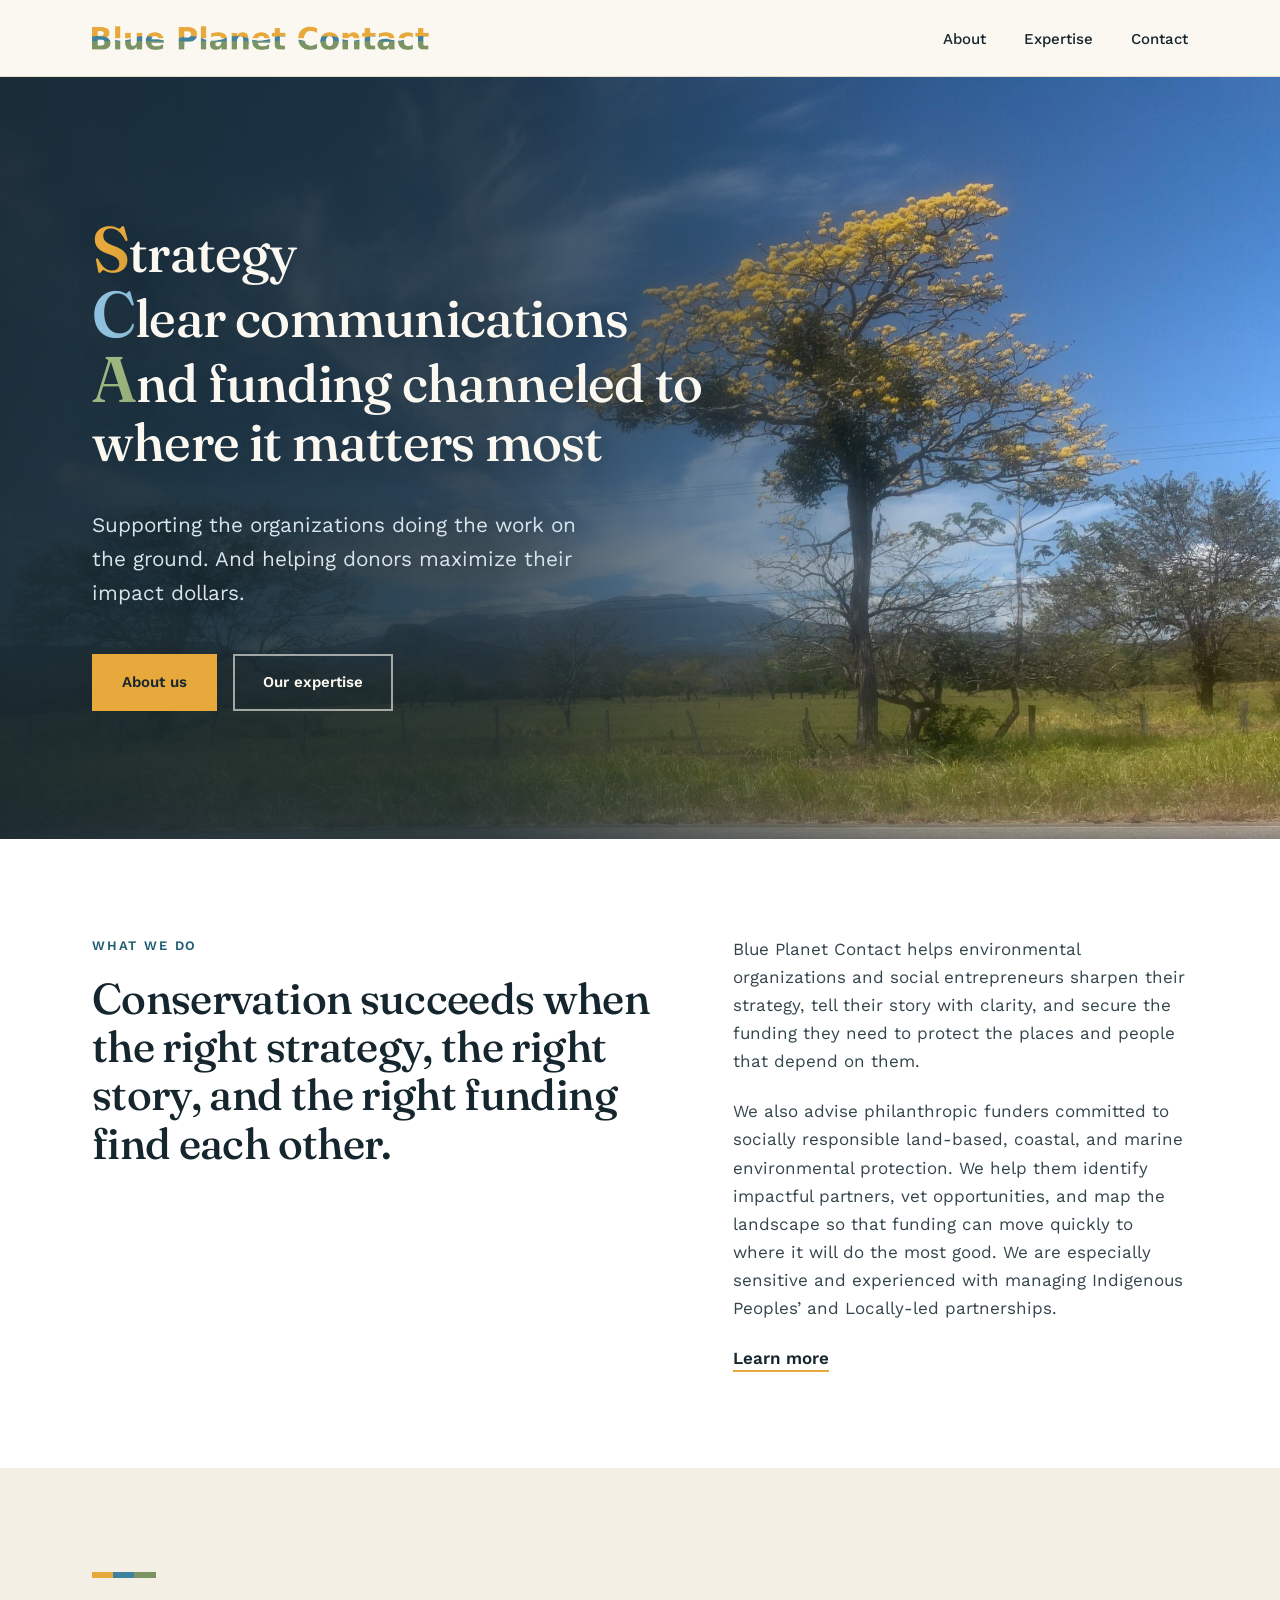
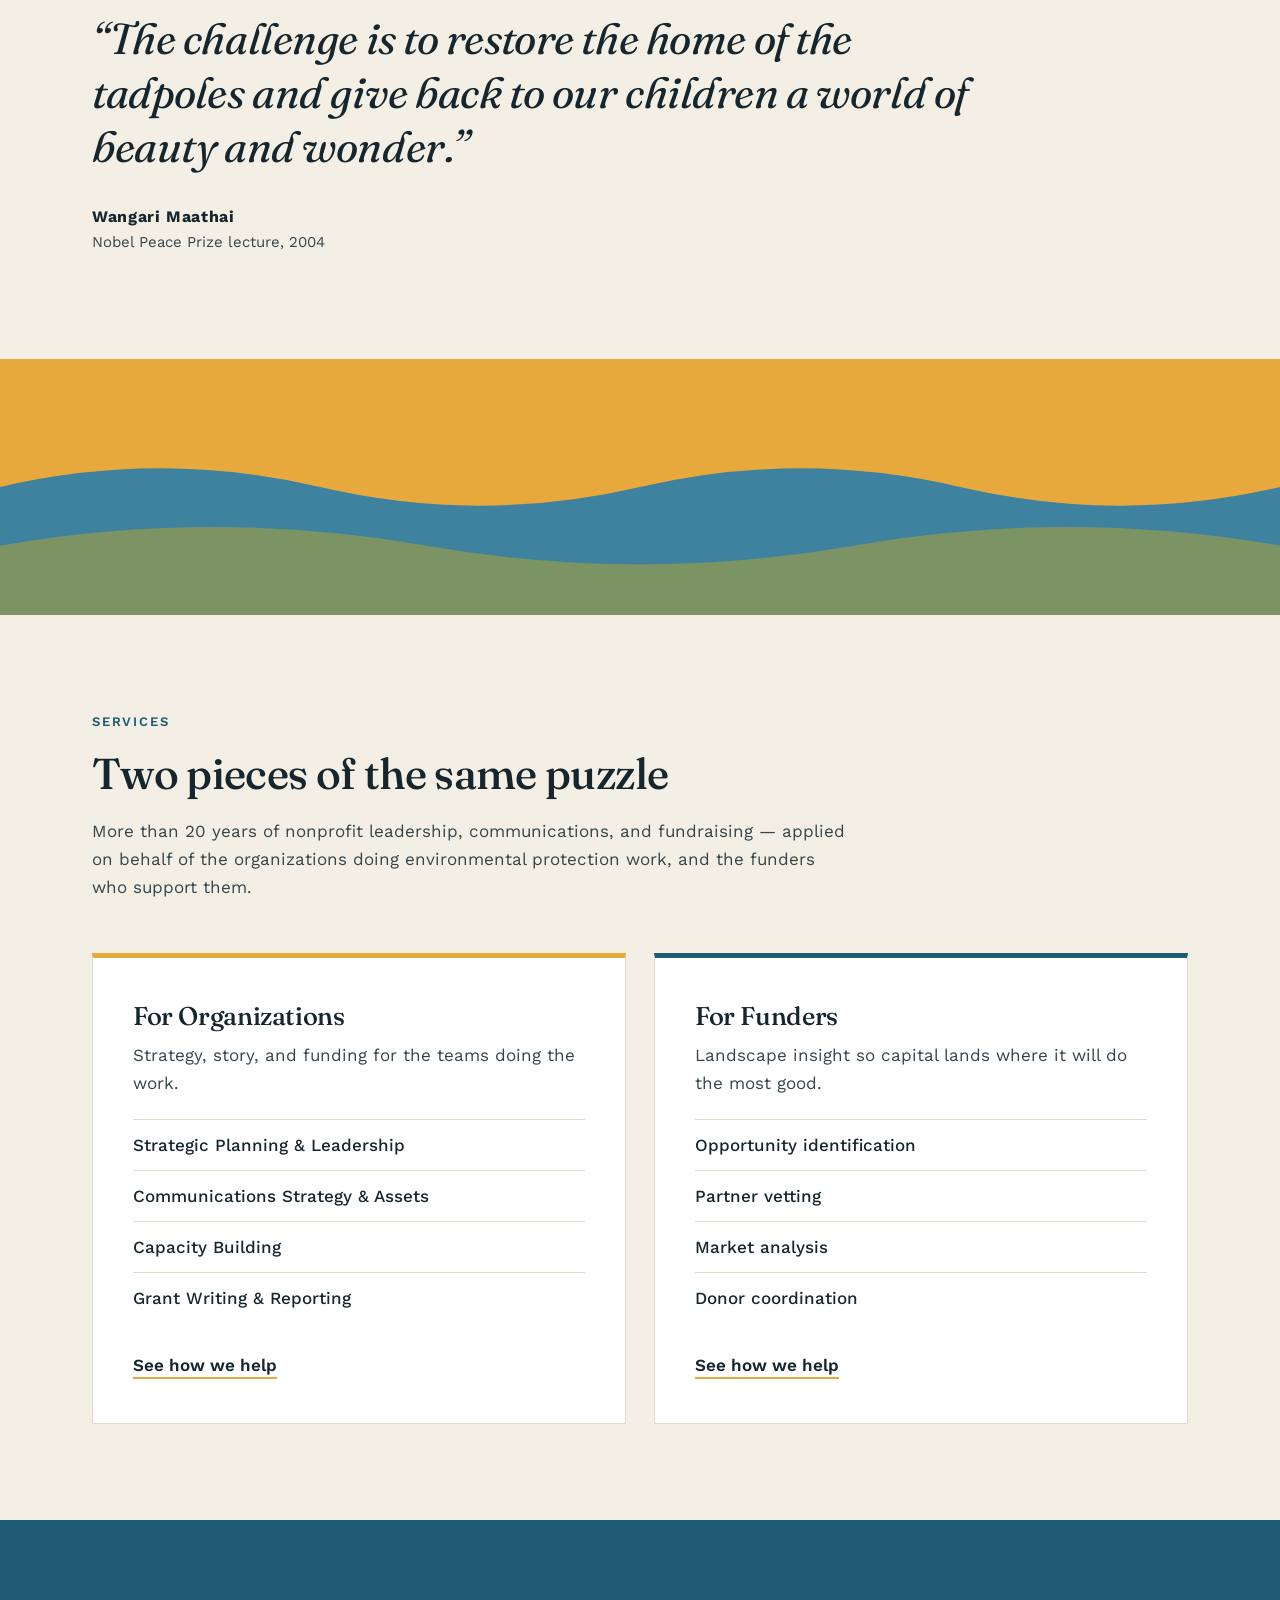
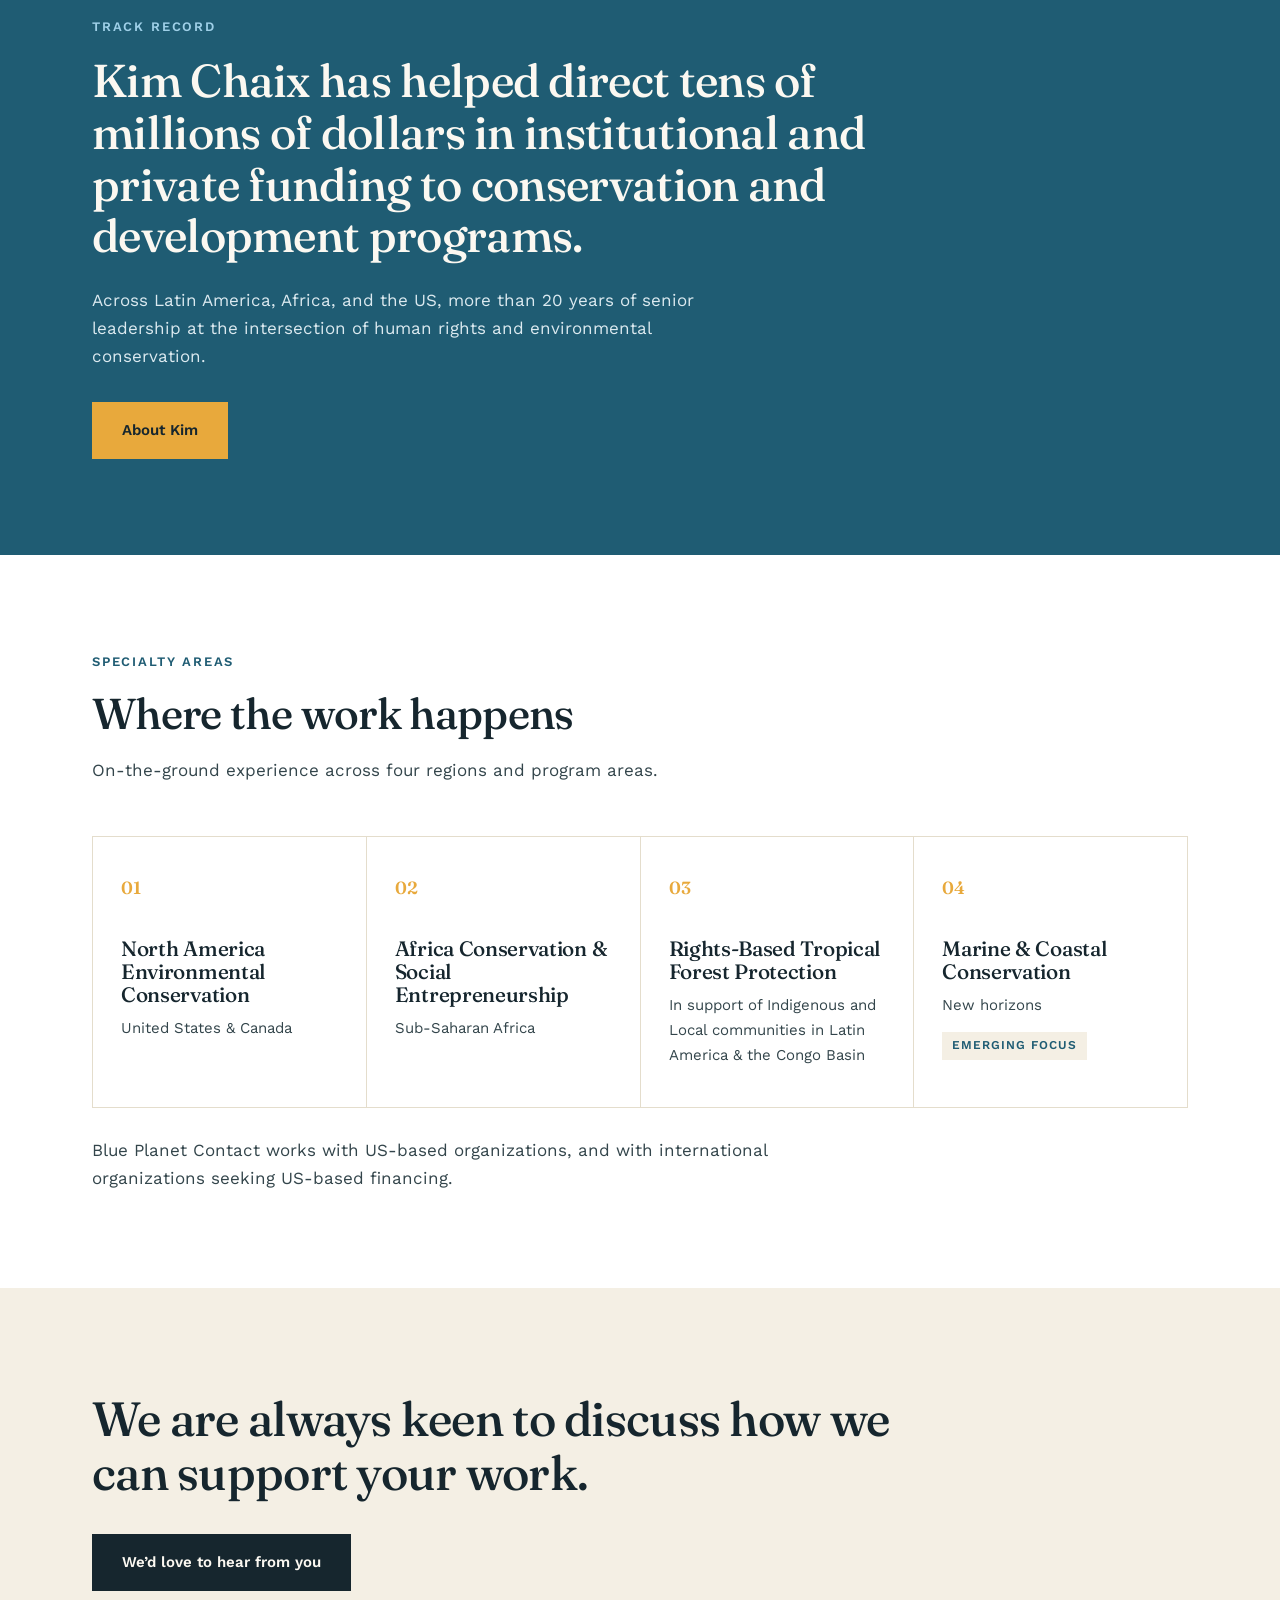
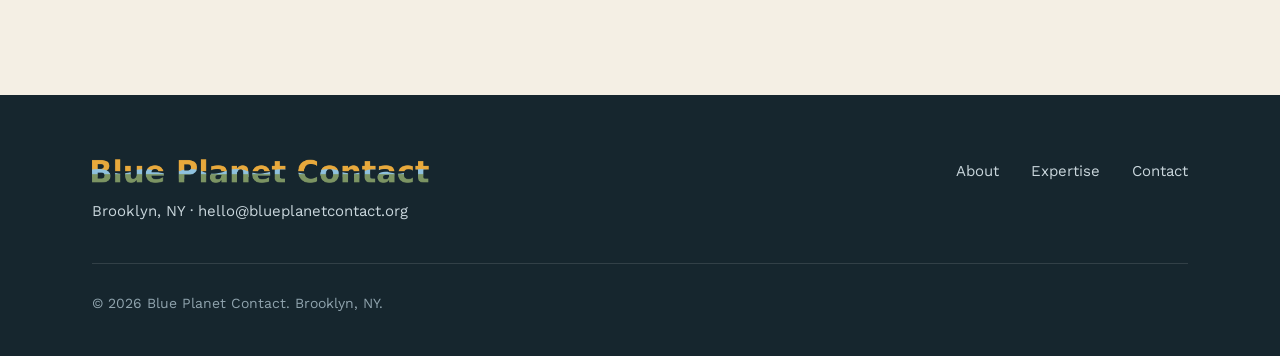
==== commit a5cbb50b: "Add files via upload" ====
--- a/index.html
+++ b/index.html
@@ -82,7 +82,7 @@
   </div>
 </header>
 
-<section class="hero">
+<section class="hero hero-photo">
   <div class="wrap">
     <h1><span class="h-line"><span class="h-init h-gold">S</span>trategy</span><span class="h-line"><span class="h-init h-sky">C</span>lear communications</span><span class="h-line"><span class="h-init h-sage">A</span>nd funding channeled to where it matters most</span></h1>
     <p class="tagline">Supporting the organizations doing the work on the ground. And helping donors maximize their impact dollars.</p>
--- a/styles.css
+++ b/styles.css
@@ -145,3 +145,26 @@
 .quote.dark p{color:var(--cream);}
 .quote.dark footer{color:#9FB4BE;}
 .quote.dark footer strong{color:var(--gold);}
+
+/* HERO PHOTO (home) */
+.hero-photo{
+  background-color:var(--navy);
+  background-image:linear-gradient(90deg,rgba(22,38,46,.92) 0%,rgba(22,38,46,.78) 38%,rgba(22,38,46,.18) 72%,rgba(22,38,46,0) 100%),url('hero-yellow-tree.jpg');
+  background-size:cover;
+  background-position:center 62%;
+  padding:140px 0 128px;
+}
+.hero-photo h1{max-width:12em;font-size:clamp(2rem,4.4vw,3.3rem);text-shadow:0 2px 24px rgba(22,38,46,.45);}
+.hero-photo .tagline{max-width:520px;text-shadow:0 1px 16px rgba(22,38,46,.5);}
+@media(max-width:760px){
+  .hero-photo{background-image:linear-gradient(180deg,rgba(22,38,46,.88) 0%,rgba(22,38,46,.72) 100%),url('hero-yellow-tree.jpg');background-position:70% center;padding:96px 0 88px;}
+  .hero-photo h1{max-width:none;}
+}
+
+/* PHOTO PAIR (expertise) */
+.photo-pair{display:grid;grid-template-columns:1fr 1fr;gap:28px;margin-top:44px;}
+.photo-pair figure{margin:0;}
+.photo-pair img{width:100%;aspect-ratio:4/3;object-fit:cover;display:block;}
+.photo-pair figcaption{margin-top:12px;font-size:14px;font-weight:600;letter-spacing:.06em;text-transform:uppercase;color:var(--ocean);}
+@media(max-width:700px){.photo-pair{grid-template-columns:1fr;}}
+.photo-pair figcaption span{display:block;margin-top:4px;font-size:13px;font-weight:400;letter-spacing:0;text-transform:none;color:var(--body);}
